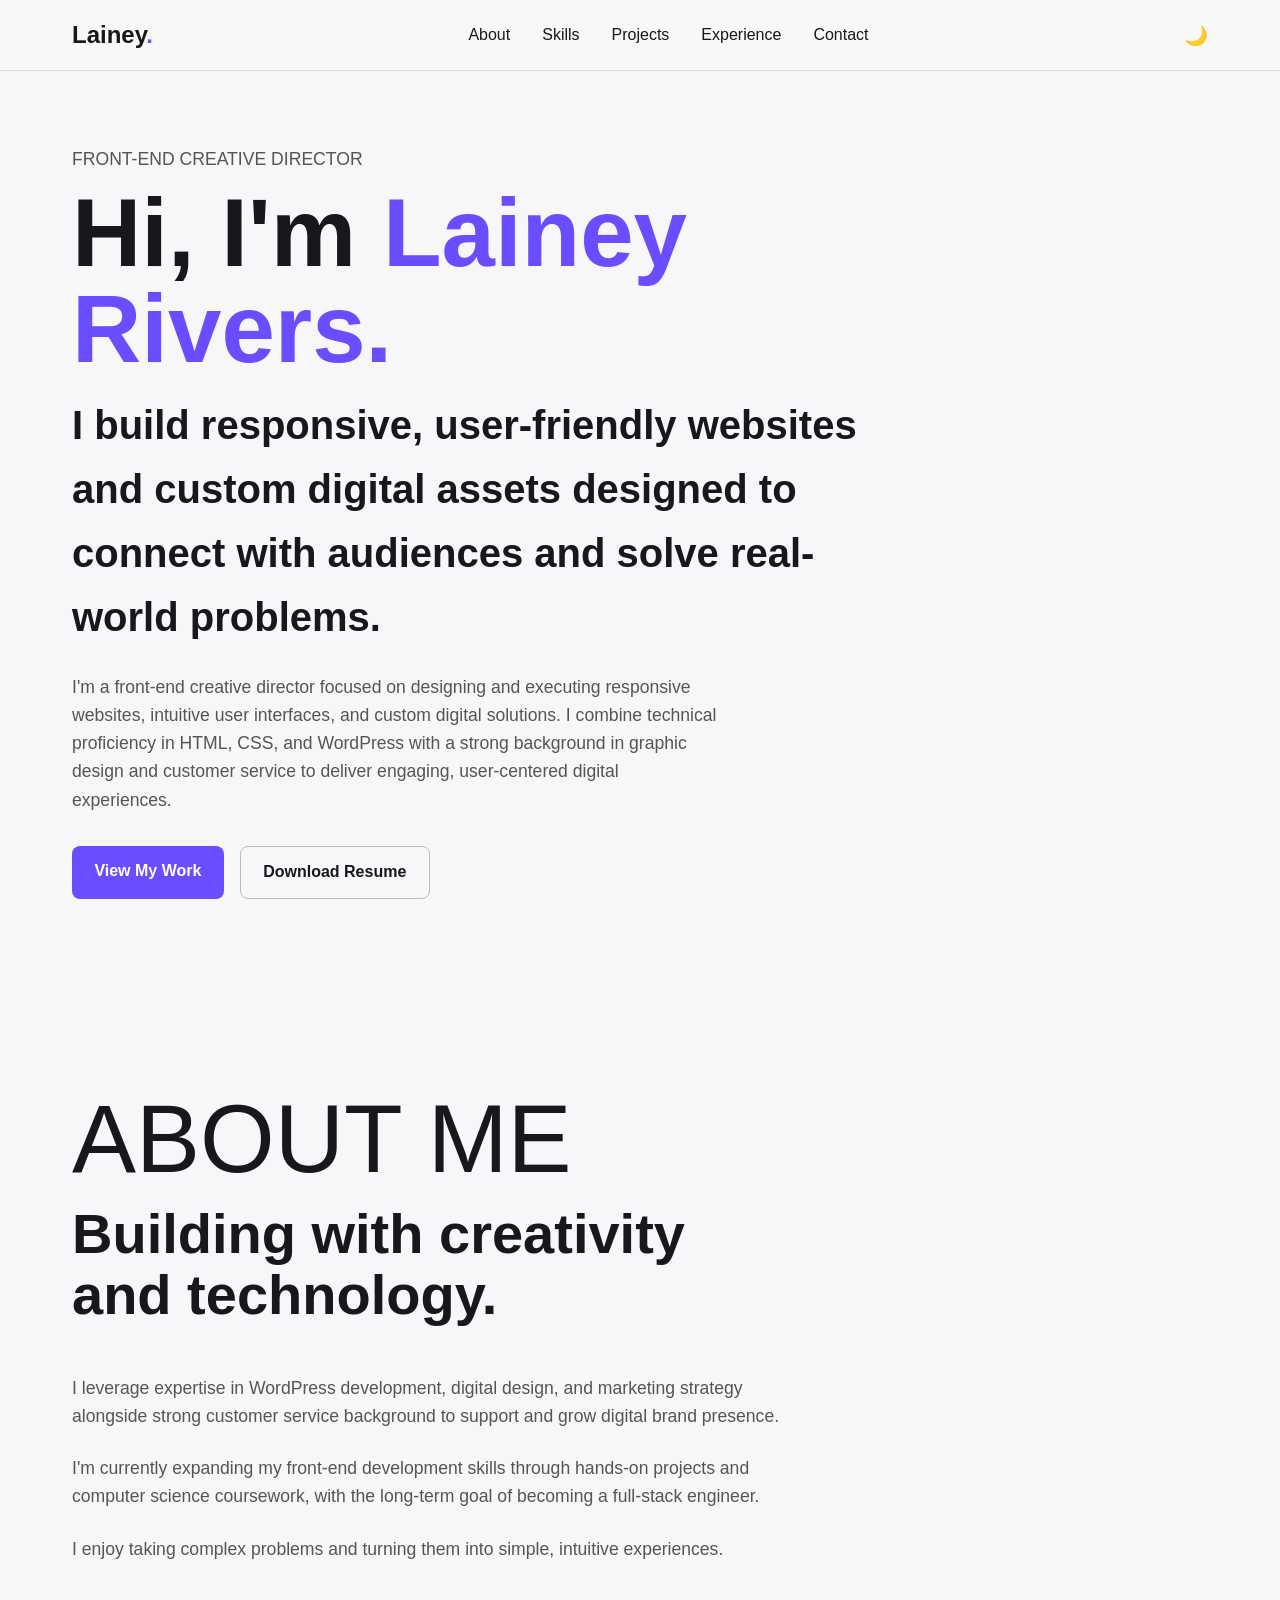
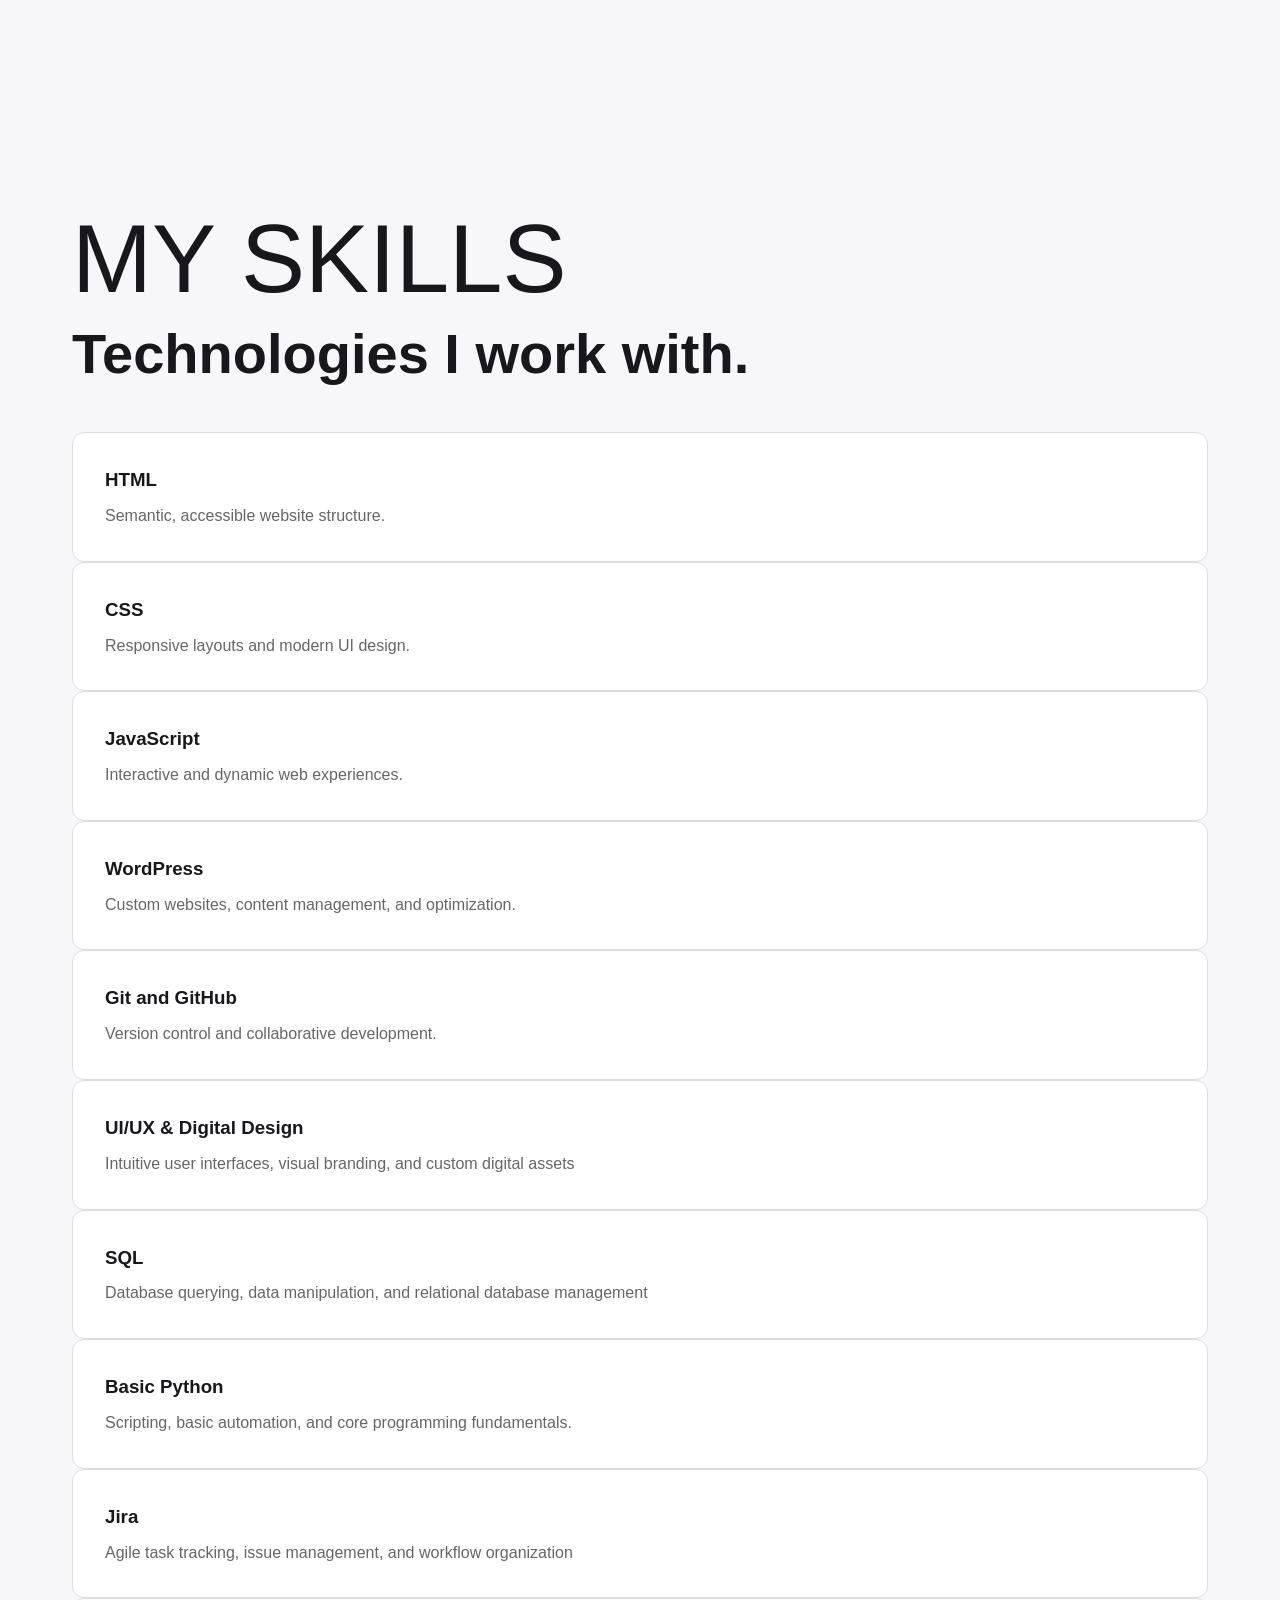
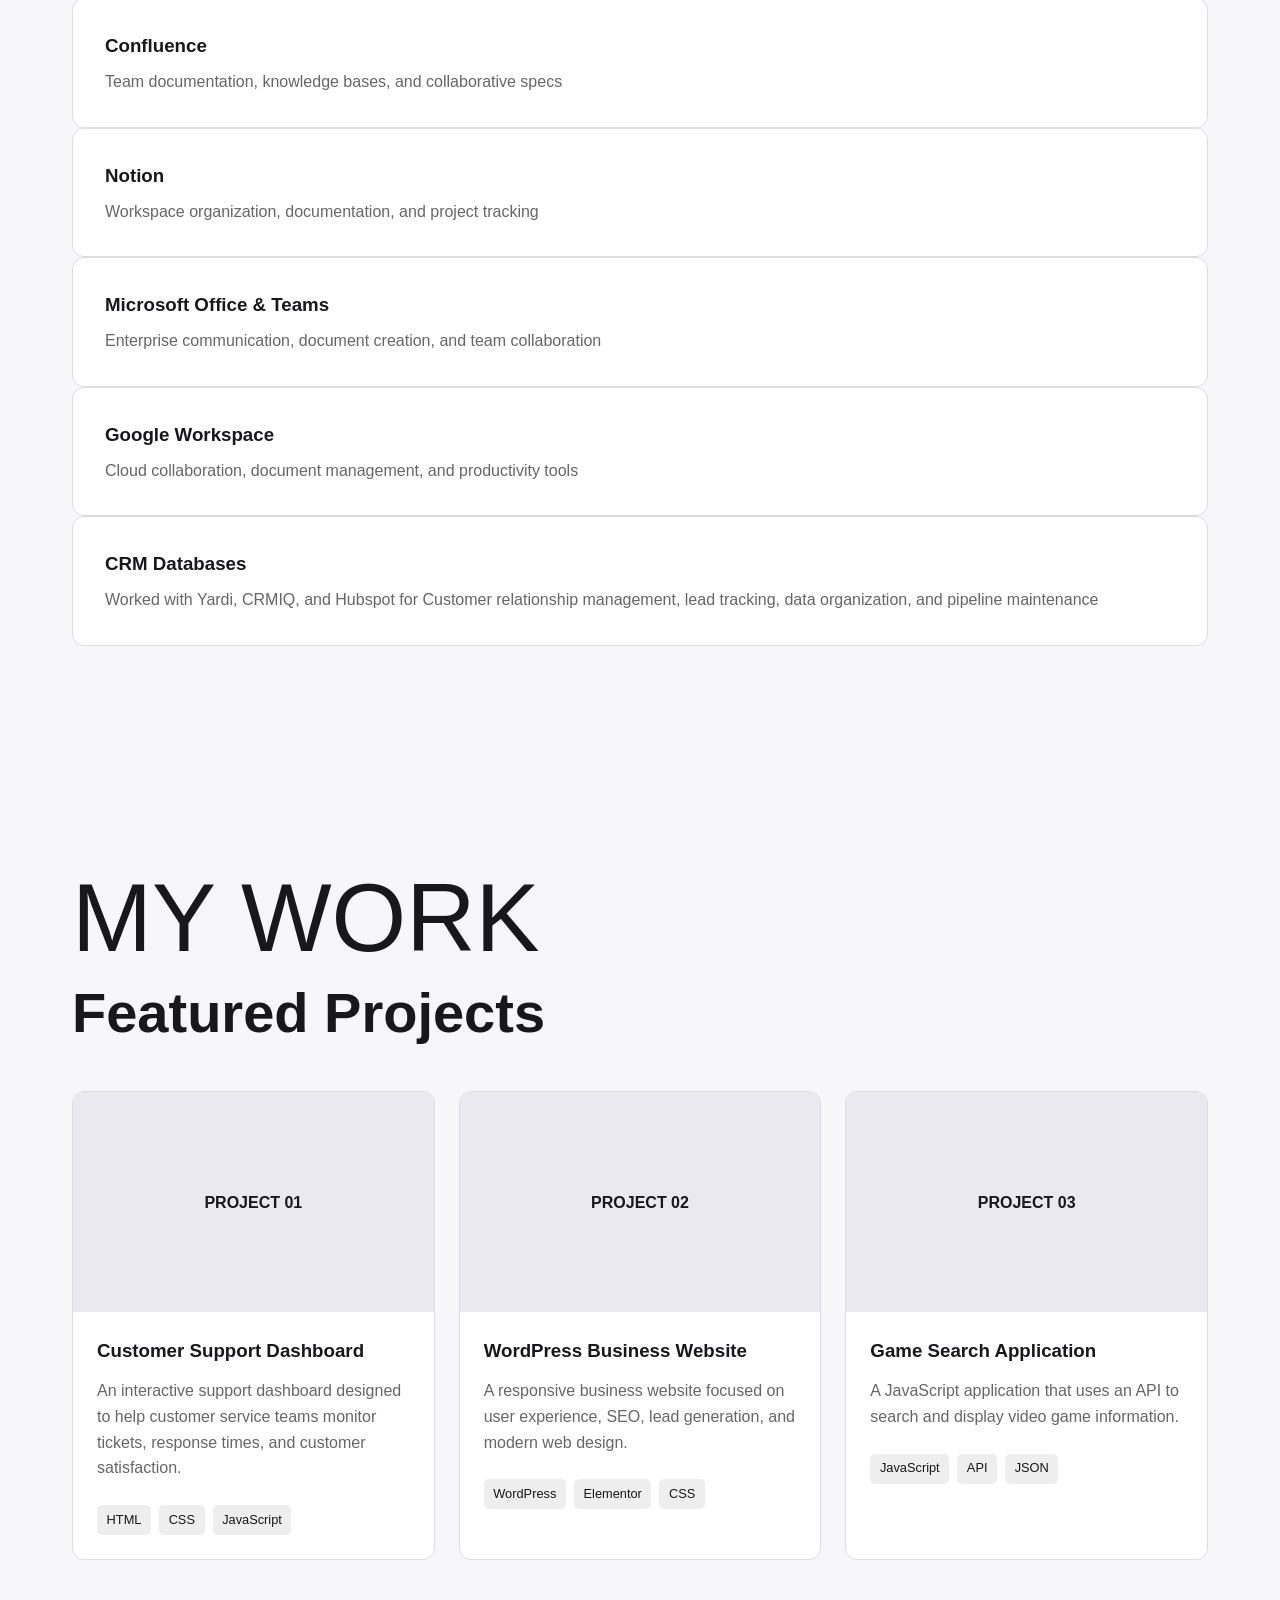
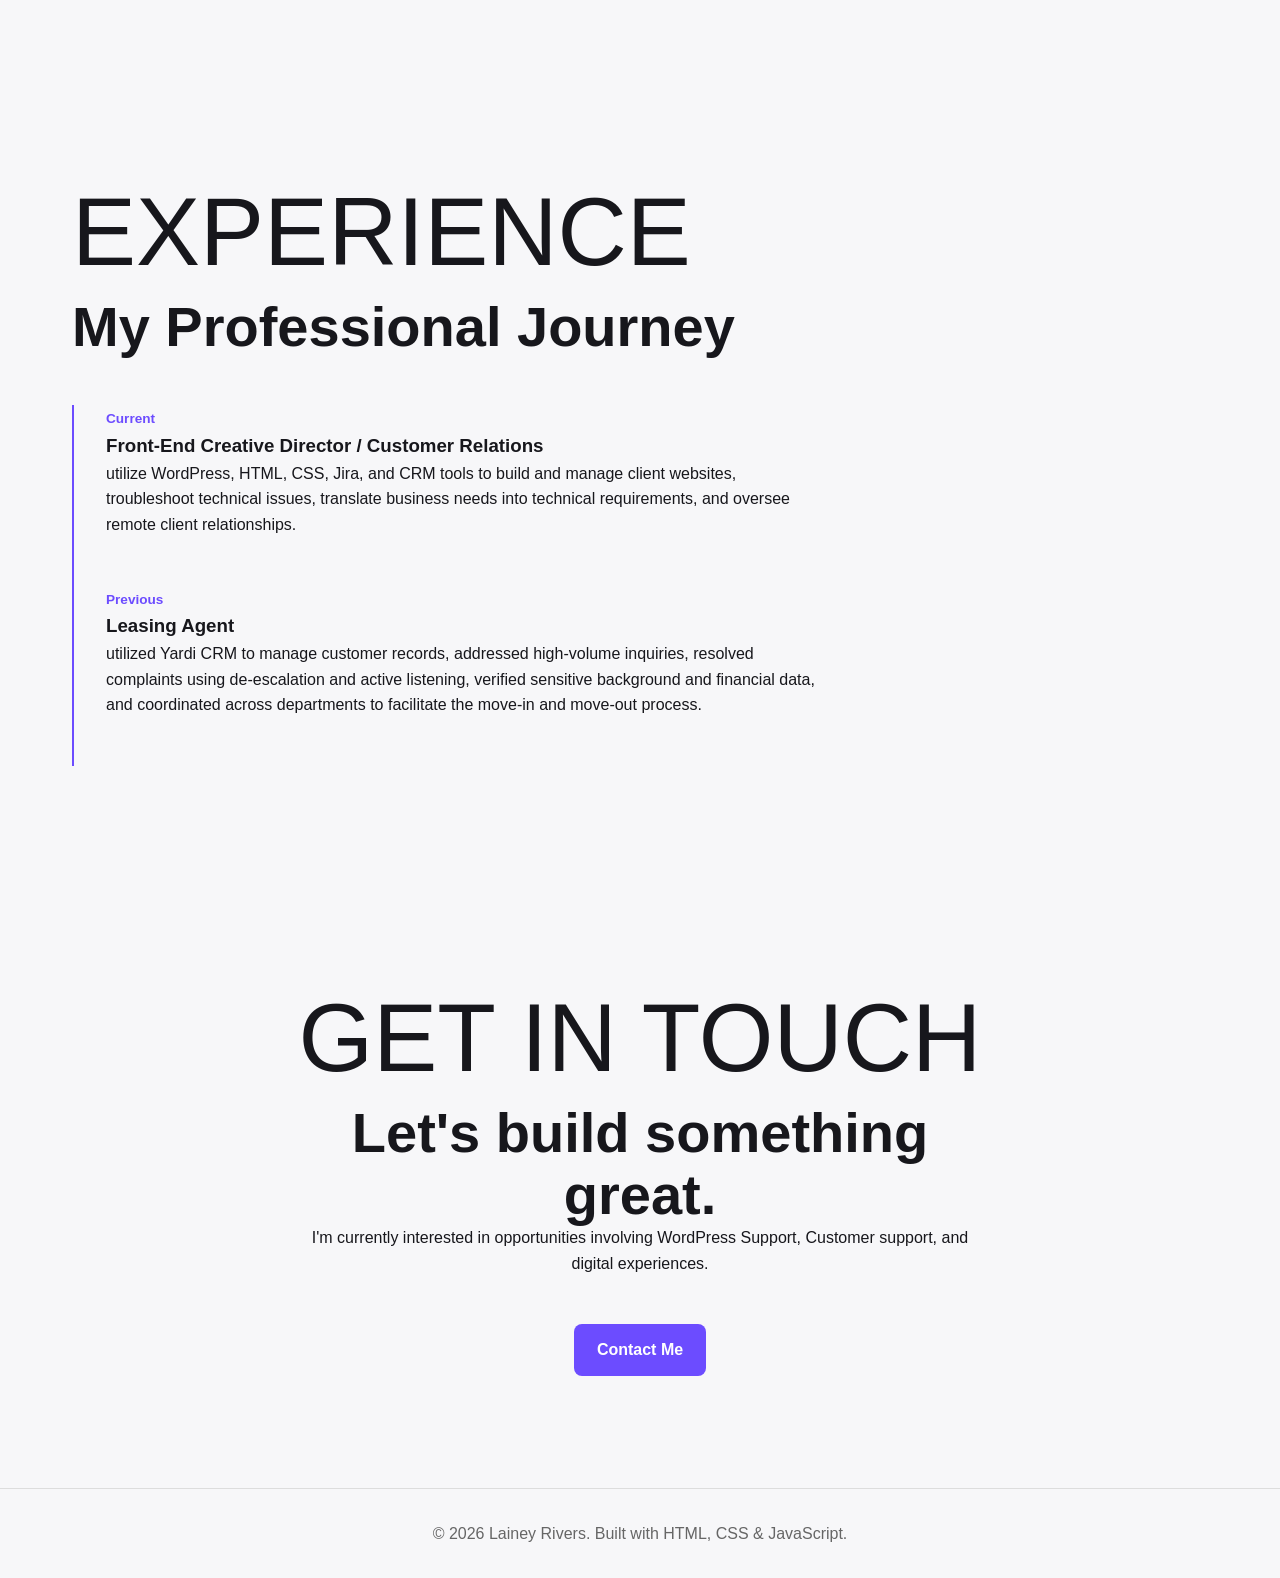
==== index.html @ 9d3cecf2 "Initial portfolio website" ====
<!DOCTYPE html>
<html lang="en">
<head>
    <meta charset="UTF-8">
    <meta name="viewport" content="width=device-width, initial-scale=1.0">

    <title>Lainey Rivers  |  Front-End Creative Director</title>

    <meta 
      name="description"
      content="Portfolio of Lainey Rivers, a front-end creative director with skills in responsive websites, WordPress, and digital experiences."
    >

    <link rel="stylesheet" href="style.css">
</head>

<body>

    <header>
    <nav class="navbar">

        <a href="#home" class="logo">
            Lainey<span>.</span>
        </a>

        <ul class="nav-links">
            <li><a href="#about">About</a></li>
            <li><a href="#skills">Skills</a></li>
            <li><a href="#projects">Projects</a></li>
            <li><a href="#experience">Experience</a></li>
            <li><a href="#contact">Contact</a></li>
        </ul>

        <button id="theme-toggle" aria-label="Toggle dark mode">
            🌙
        </button>

    </nav>
</header>

<main>

    <!--HERO-->
    <section id="home" class="hero">

        <div class="hero-content">

            <p class="eyebrow">
                FRONT-END CREATIVE DIRECTOR
            </p>

            <h1>
                Hi, I'm <span>Lainey Rivers.</span>
            </h1>

            <h2>
                I build responsive, user-friendly websites and custom digital assets designed to connect with audiences and solve real-world problems.
            </h2>
            <p>
                I'm a front-end creative director focused on designing and executing responsive websites, intuitive user interfaces, and custom digital solutions. I combine technical proficiency in HTML, CSS, and WordPress with a strong background in graphic design and customer service to deliver engaging, user-centered digital experiences.
            </p>

            <div class="hero-buttons">
                <a href="#projects" class="btn primary">
                    View My Work
                </a>

                <a href="Lainey-Rivers-Resume.pdf"
                   class="btn secondary"
                   download>
                    Download Resume
                </a>
            </div>
        </div>
    </section>

    <!--ABOUT-->
    <section id="about" class="section">

        <div class="section-heading">
            <p class="eyebrow">ABOUT ME</p>
            <h2>Building with creativity and technology.</h2>
        </div>

        <div class="about-content">

            <div class="about-text">

                <p>
                    I leverage expertise in WordPress development, digital design, and marketing strategy alongside strong customer service background to support and grow digital brand presence.
                </p>

                <p>
                    I'm currently expanding my front-end development skills through hands-on projects and computer science coursework, with the long-term goal of becoming a full-stack engineer.
                </p>

                <p>
                    I enjoy taking complex problems and turning them into simple, intuitive experiences.
                </p>
            </div>
        </div>
    </section>

    <!--SKILLS-->
    <section id="skills" class="section">

        <div class="section-heading">
            <p class="eyebrow">MY SKILLS</p>
            <h2>Technologies I work with.</h2>
        </div>

        <div class="skill-card">
            <h3>HTML</h3>
            <p>Semantic, accessible website structure.</p>
        </div>

        <div class="skill-card">
            <h3>CSS</h3>
            <p>Responsive layouts and modern UI design.</p>
        </div>

        <div class="skill-card">
            <h3>JavaScript</h3>
            <p>Interactive and dynamic web experiences.</p>
        </div>

        <div class="skill-card">
            <h3>WordPress</h3>
            <p>Custom websites, content management, and optimization.</p>
        </div>

        <div class="skill-card">
            <h3>Git and GitHub</h3>
            <p>Version control and collaborative development.</p>
        </div>
        
        <div class="skill-card">
            <h3>UI/UX & Digital Design</h3>
            <p>Intuitive user interfaces, visual branding, and custom digital assets</p>
        </div>

        <div class="skill-card">
            <h3>SQL</h3>
            <p>Database querying, data manipulation, and relational database management</p>
        </div>

        <div class="skill-card">
            <h3>Basic Python</h3>
            <p>Scripting, basic automation, and core programming fundamentals.</p>
        </div>

        <div class="skill-card">
            <h3>Jira</h3>
            <p>Agile task tracking, issue management, and workflow organization</p>
        </div>

        <div class="skill-card">
            <h3>Confluence</h3>
            <p>Team documentation, knowledge bases, and collaborative specs</p>
        </div>

        <div class="skill-card">
            <h3>Notion</h3>
            <p>Workspace organization, documentation, and project tracking</p>
        </div>

        <div class="skill-card">
            <h3>Microsoft Office & Teams</h3>
            <p>Enterprise communication, document creation, and team collaboration</p>
        </div>

        <div class="skill-card">
            <h3>Google Workspace</h3>
            <p>Cloud collaboration, document management, and productivity tools</p>
        </div>

        <div class="skill-card">
            <h3>CRM Databases</h3>
            <p>Worked with Yardi, CRMIQ, and Hubspot for Customer relationship management, lead tracking, data organization, and pipeline maintenance</p>
        </div>
    </section>

    <!--PROJECTS-->
    <section id="projects" class="section">
        <div class="section-heading">
            <p class="eyebrow">MY WORK</p>
            <h2>Featured Projects</h2>
        </div>

        <div class="projects-grid">

            <article class="project-card">

                <div class="project-image">
                    <span>PROJECT 01</span>
                </div>

                <div class="project-content">

                    <h3>Customer Support Dashboard</h3>

                    <p>
                        An interactive support dashboard designed
                            to help customer service teams monitor tickets,
                            response times, and customer satisfaction.
                    </p>

                     <div class="project-tags">
                            <span>HTML</span>
                            <span>CSS</span>
                            <span>JavaScript</span>
                        </div>
                </div>
            </article>

            <article class="project-card">

                <div class="project-image">
                    <span>PROJECT 02</span>
                </div>

                <div class="project-content">

                        <h3>WordPress Business Website</h3>

                        <p>
                            A responsive business website focused on
                            user experience, SEO, lead generation,
                            and modern web design.
                        </p>

                        <div class="project-tags">
                            <span>WordPress</span>
                            <span>Elementor</span>
                            <span>CSS</span>
                        </div>
                    </div>
            </article>

            <article class="project-card">

                <div class="project-image">
                    <span>PROJECT 03</span>
                </div>

                <div class="project-content">

                        <h3>Game Search Application</h3>

                        <p>
                            A JavaScript application that uses an API
                            to search and display video game information.
                        </p>

                        <div class="project-tags">
                            <span>JavaScript</span>
                            <span>API</span>
                            <span>JSON</span>
                        </div>

                    </div>
            </article>
        </div>
    </section>

    <!--EXPERIENCE-->
    <section id="experience" class="section">

        <div class="section-heading">
            <p class="eyebrow">EXPERIENCE</p>
            <h2>My Professional Journey</h2>
        </div>

        <div class="timeline">

            <div class="timeline-item">

                <span class="timeline-date">
                    Current
                </span>

                <h3>Front-End Creative Director / Customer Relations</h3>

                <p>
                    utilize WordPress, HTML, CSS, Jira, and CRM tools to build and manage client websites, troubleshoot technical issues, translate business needs into technical requirements, and oversee remote client relationships.
                </p>

            </div>

            <div class="timeline-item">

                <span class="timeline-date">
                    Previous
                </span>

                <h3>Leasing Agent</h3>

                <p>
                    utilized Yardi CRM to manage customer records, addressed high-volume inquiries, resolved complaints using de-escalation and active listening, verified sensitive background and financial data, and coordinated across departments to facilitate the move-in and move-out process.
                </p>
            </div>
        </div>
    </section>

    <!--CONTACT-->
    <section id="contact" class="section contact">
        <div class="section-heading">

                <p class="eyebrow">GET IN TOUCH</p>

                <h2>
                    Let's build something great.
                </h2>

                <p>
                    I'm currently interested in opportunities involving
                    WordPress Support, Customer support, and digital
                    experiences.
                </p>

            </div>

            <a 
                href="mailto:laineyrivers7777@gmail.com"
                class="btn primary">
                Contact Me
            </a>

    </section>

</main>

<footer>

    <p>
         © 2026 Lainey Rivers. Built with HTML, CSS & JavaScript.
    </p>
</footer>

<script src="script.js"></script>
</body>
</html>
---- style.css ----
* {
    margin: 0;
    padding: 0;
    box-sizing: border-box;
}

html {
    scroll-behavior: smooth;
}

body {
    font-family: Arial, Helvetica, sans-serif;
    line-height: 1.6;
    background: #f7f7f9;
    color: #17171c;
}

a {
    text-decoration: none;
    color: inherit;
}

section {
    scroll-margin-top: 80px;
}

/* NAVIGATION */

header {
    position: sticky;
    top: 0;
    z-index: 1000;
    background: rgba(247, 249, 249, 0.95);
    border-bottom: 1px solid #ddd;
}

.navbar {
    max-width: 1200px;
    margin: auto;
    padding: 1rem 2rem;

    display: flex;
    align-items: center;
    justify-content: space-between;
}

.logo {
    font-size: 1.5rem;
    font-weight: 800;
}

.logo span {
    color: #6c4cff;
}

.nav-links {
    display: flex;
    list-style: none;
    gap: 2rem;
}

.nav-links a:hover {
    color: #6c4cff;
}

#theme-toggle {
    border: none;
    background: transparent;
    cursor: pointer;
    font-size: 1.2rem;
}

/* HERO */

.hero {
    min-height: 90vh;

    display: flex;
    align-items: center;

    max-width: 1200px;
    margin: auto;
    padding: 5rem 2rem;
}

.hero-content {
    max-width: 800px;
}

.eyebrow {
    font-size: clamp(3rem, 8vw, 6rem);
    line-height: 1;
    margin-bottom: 1rem;
}

.hero h1 {
    font-size: clamp(3rem, 8vw, 6rem);
    line-height: 1;
    margin-bottom: 1rem;
}

.hero h1 span {
    color: #6c4cff;
}

.hero h2 {
    font-size: clamp(1.5rem, 4vw, 2.5rem);
    margin-bottom: 1.5rem;
}

.hero p {
    max-width: 650px;
    font-size: 1.1rem;
    color: #555;
}

/* BUTTONS */

.hero-buttons {
    display: flex;
    gap: 1rem;
    margin-top: 2rem;
    flex-wrap: wrap;
}

.btn {
    display: inline-block;
    padding: 0.8rem 1.4rem;
    border-radius: 8px;
    font-weight: 700;
    transition: 0.2s ease;
}

.btn:hover {
    transform: translateY(-2px);
}

.btn.primary {
    background: #6c4cff;
    color: white;
}

.btn.secondary {
    border: 1px solid #bbb;
}

/* SECTIONS */

.section {
    max-width: 1200px;
    margin: auto;
    padding: 7rem 2rem;
}

.section-heading {
    max-width: 700px;
    margin-bottom: 3rem;
}

.section-heading h2 {
    font-size: clamp(2rem, 5vw, 3.5rem);
    line-height: 1.1;
}

/* ABOUT */

.about-content {
    max-width: 750px;
}

.about-content {
    max-width: 750px;
}

.about-text p {
    margin-bottom: 1.5rem;
    font-size: 1.1rem;
    color: #555;
}

/* SKILLS */

.skills-grid {
    display: grid;
    grid-template-columns: repeat(3, 1fr);
    gap: 1.5rem;
}

.skill-card {
    background: white;
    padding: 2rem;
    border: 1px solid #ddd;
    border-radius: 12px;

    transition: 0.2s ease;
}

.skill-card:hover {
    transform: translateY(-5px);
}

.skill-card h3 {
    margin-bottom: 0.5rem;
}

.skill-card p {
    color: #666;
}

/* PROJECTS */

.projects-grid {
    display: grid;
    grid-template-columns: repeat(3, 1fr);
    gap: 1.5rem;
}

.project-card {
    background: white;
    border: 1px solid #ddd;
    border-radius: 12px;
    overflow: hidden;
}

.project-image {
    height: 220px;

    display: flex;
    align-items: center;
    justify-content: center;

    background: #e9e9ef;
    font-weight: 700;
}

.project-content {
    padding: 1.5rem;
}

.project-content h3 {
    margin-bottom: 0.75rem;
}

.project-content p {
    color: #666;
    margin-bottom: 1.5rem;
}

.project-tags {
    display: flex;
    flex-wrap: wrap;
    gap: 0.5rem;
}

.project-tags span {
    background: #eee;
    padding: 0.3rem 0.6rem;
    border-radius: 5px;
    font-size: 0.8rem;
}

/* EXPERIENCE */

.timeline {
    max-width: 750px;
}

.timeline-item {
    border-left: 2px solid #6c4cff;
    padding: 0 0 3rem 2rem;
}

.timeline-date {
    font-size: 0.85rem;
    color: #6c4cff;
    font-weight: 700;
}

/* CONTACT */

.contact {
    text-align: center;
}

.contact .section-heading {
    margin-left: auto;
    margin-right: auto;
}

/* FOOTER */ 

footer {
    text-align: center;
    padding: 2rem;
    border-top: 1px solid #ddd;
    color: #666;
}

/* RESPONSIVE DESIGN */

@media (max-width: 800px) {
    .nav-links {
        display: none;
    }

    .skills-grid, 
    .projects-grid {
        grid-template-columns: 1fr;
    }

    .hero {
        min-height: 80vh;
    }
}

/* DARK MODE */

.dark-mode {
    background: #111116;
    color: #f5f5f5;
}

.dark-mode header {
    background: rgba(17, 17, 22, 0.95);
    border-color: #333;
}

.dark-mode .hero p, 
.dark-mode .project-card {
    background: #1b1b22;
    border-color: #333;
}
.dark-mode .skill-card,
.dark-mode .project-card {
    background: #1b1b22;
    border-color: #333;
}

.dark-mode .skill-card p,
.dark-mode .project-content p {
    color: #bbb;
}

.dark-mode .project-image {
    background: #292934;
}

.dark-mode .project-tags span {
    background: #333;
}

.dark-mode .btn.secondary {
    border-color: #555;
}

.dark-mode footer {
    border-color: #333;
}
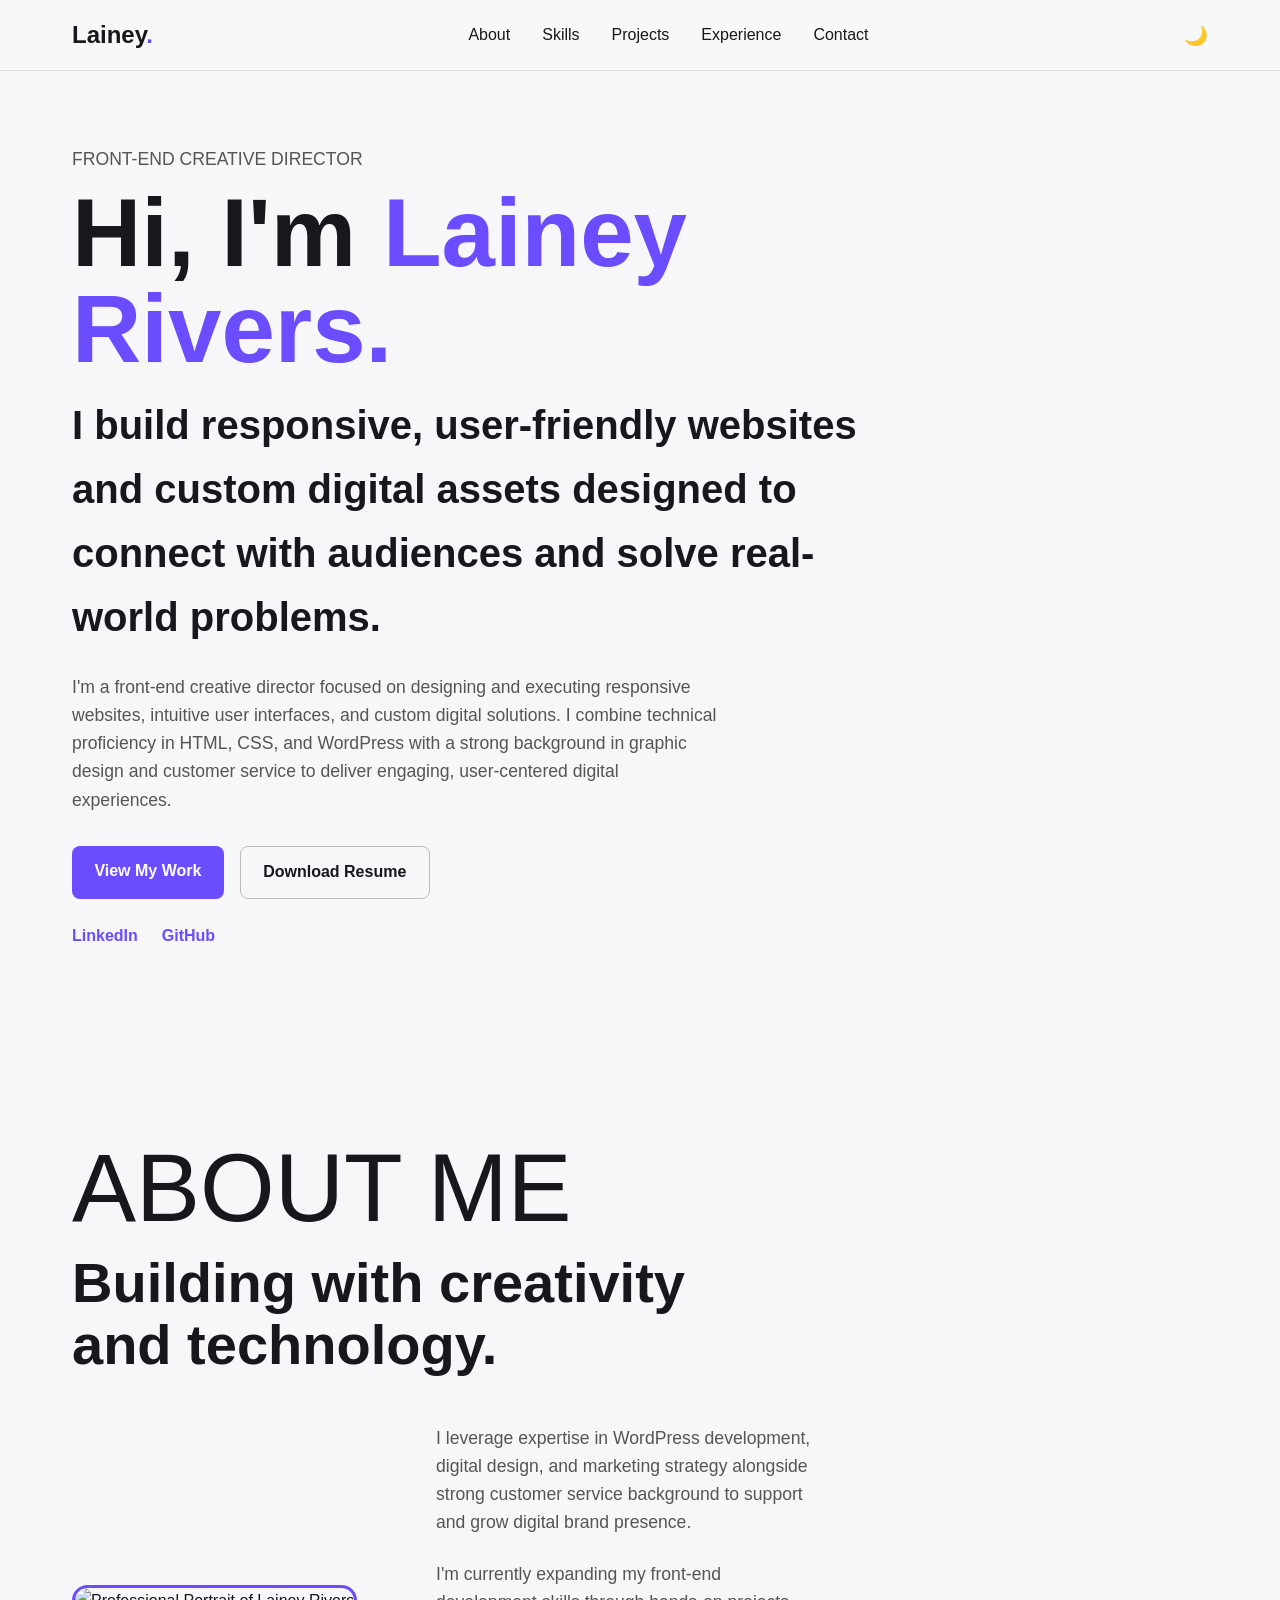
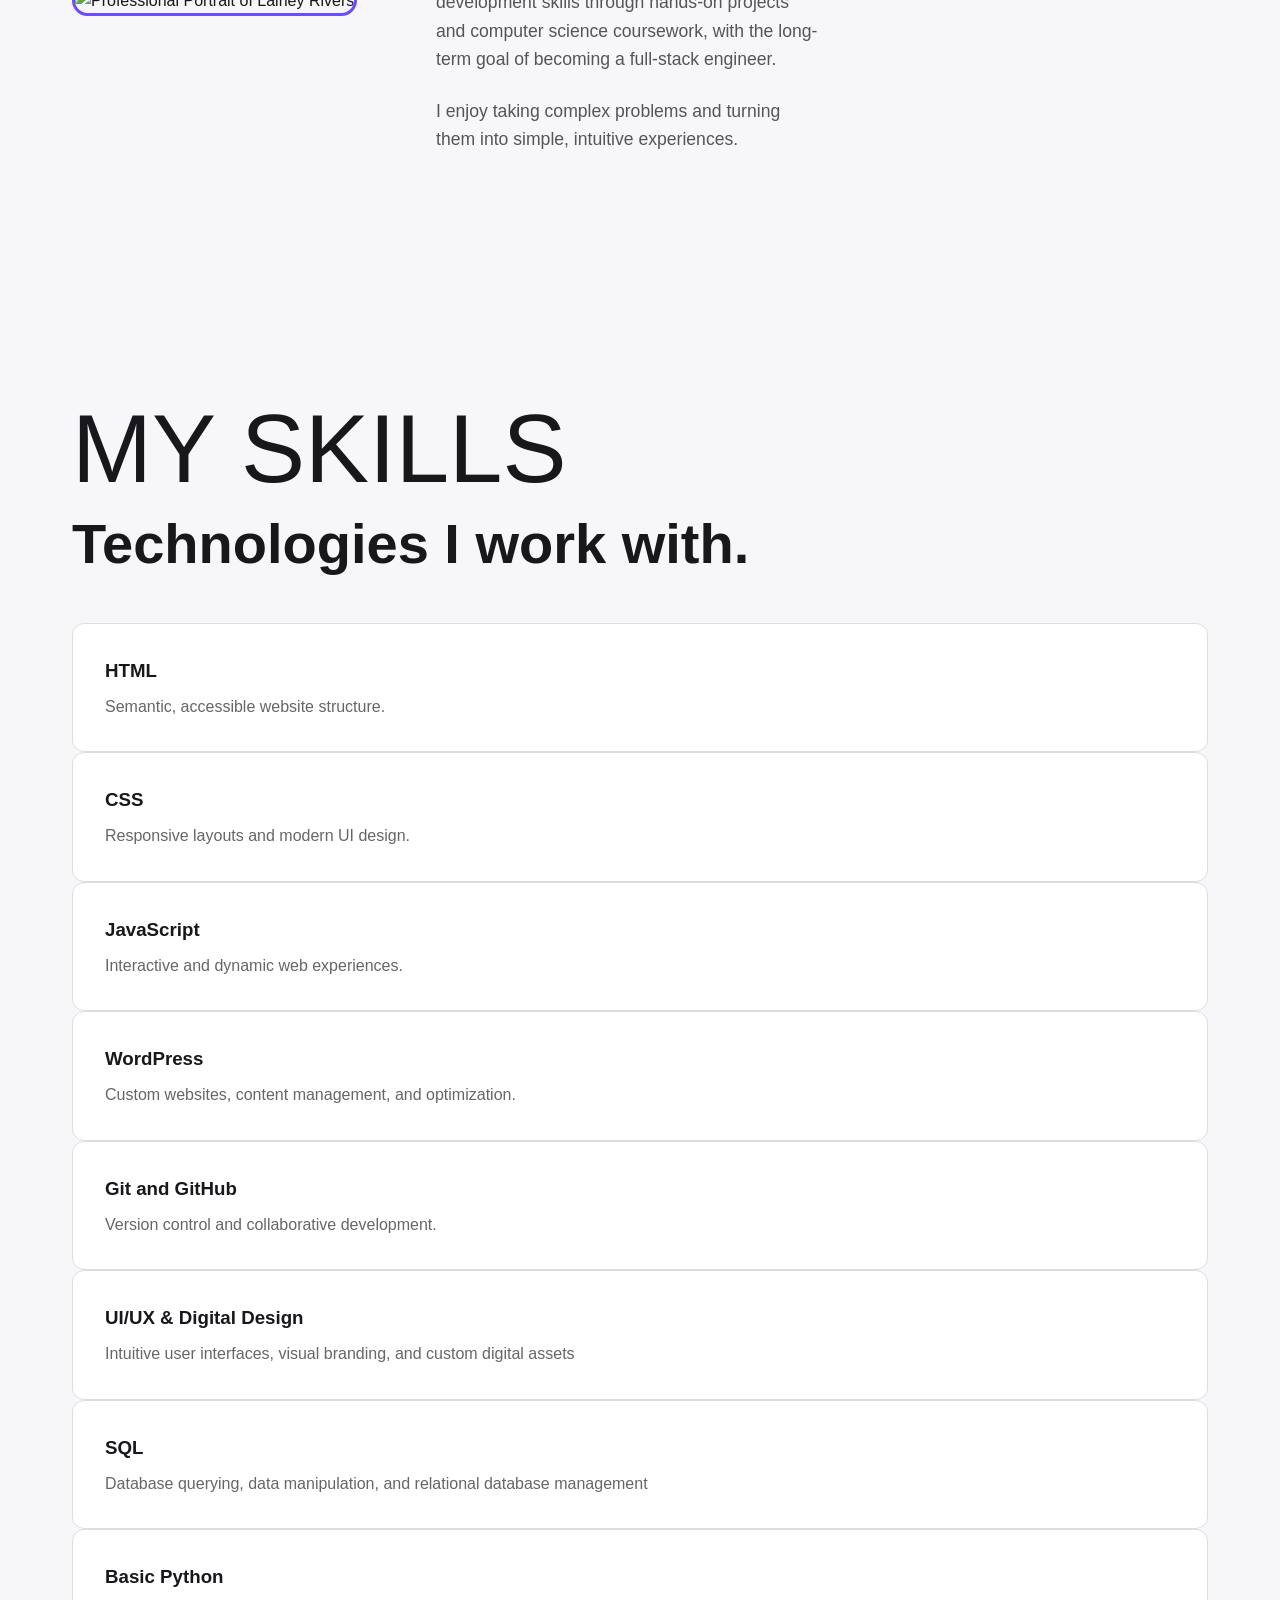
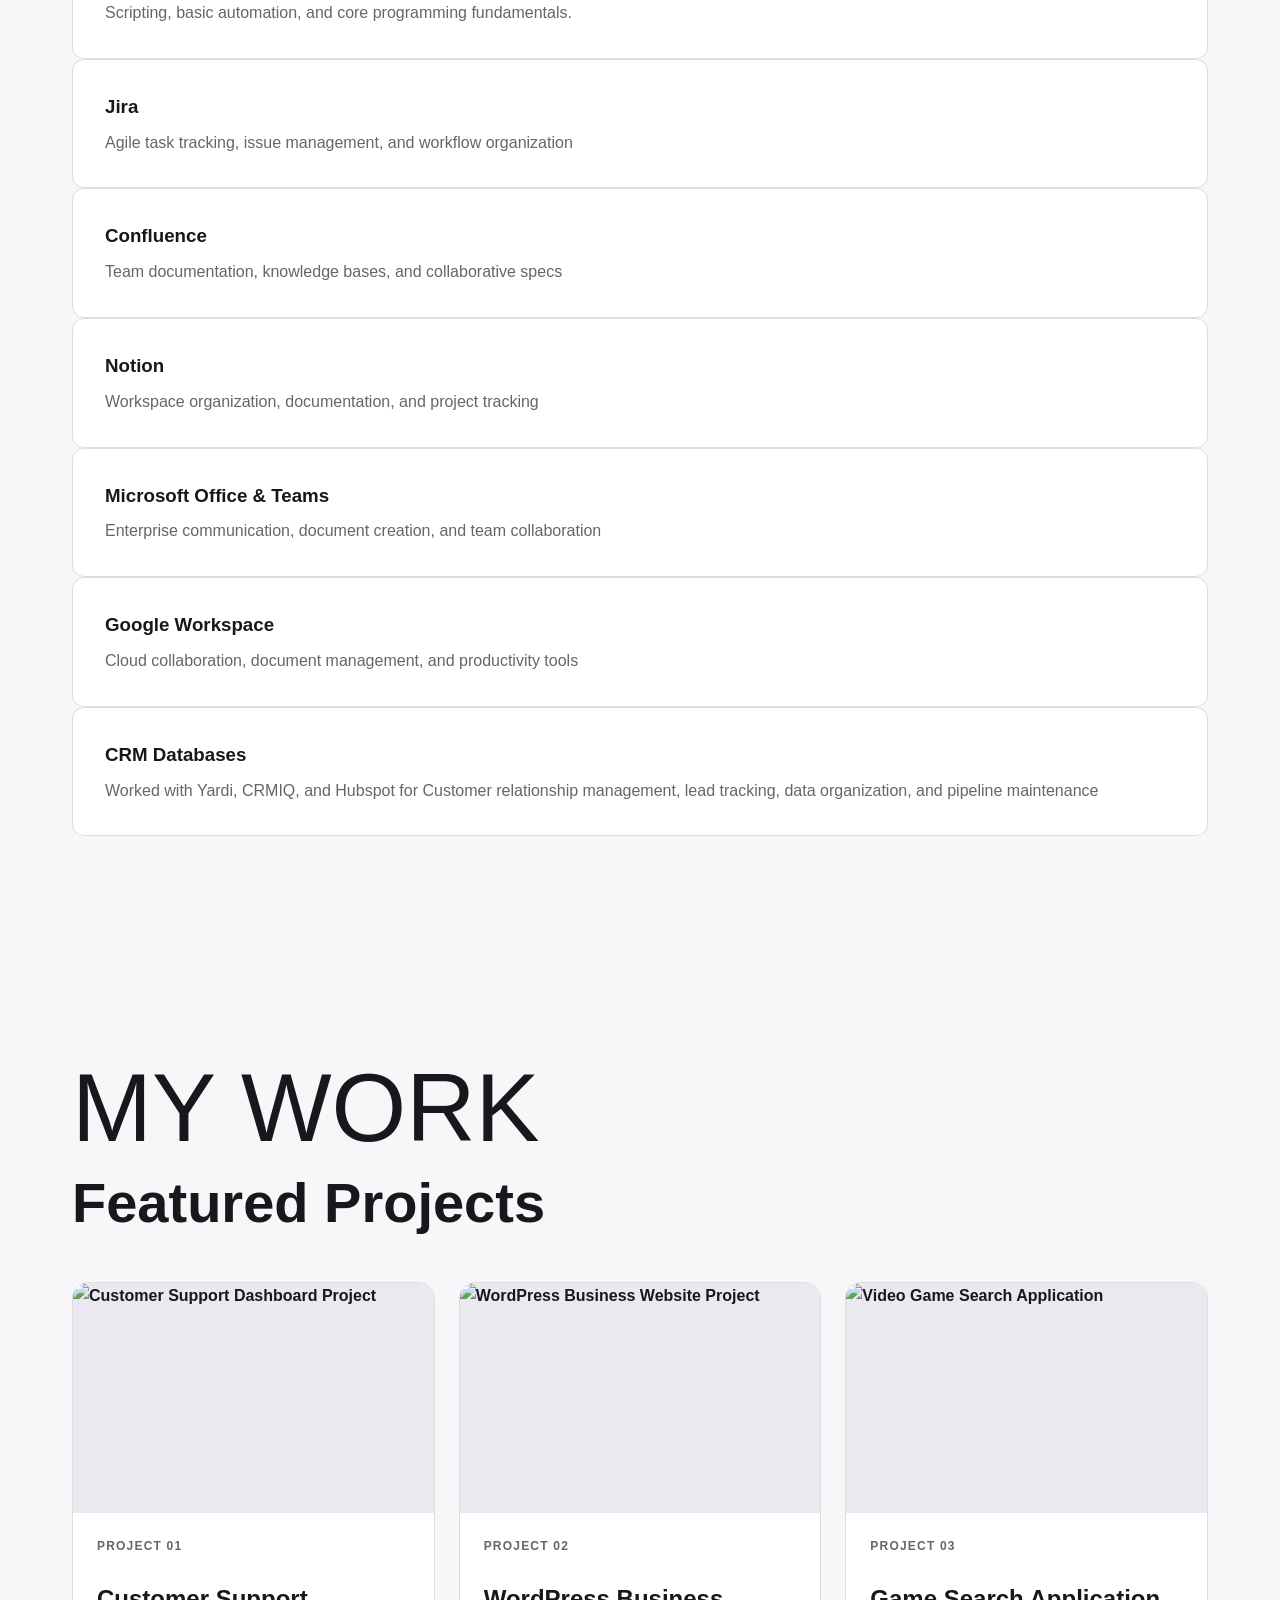
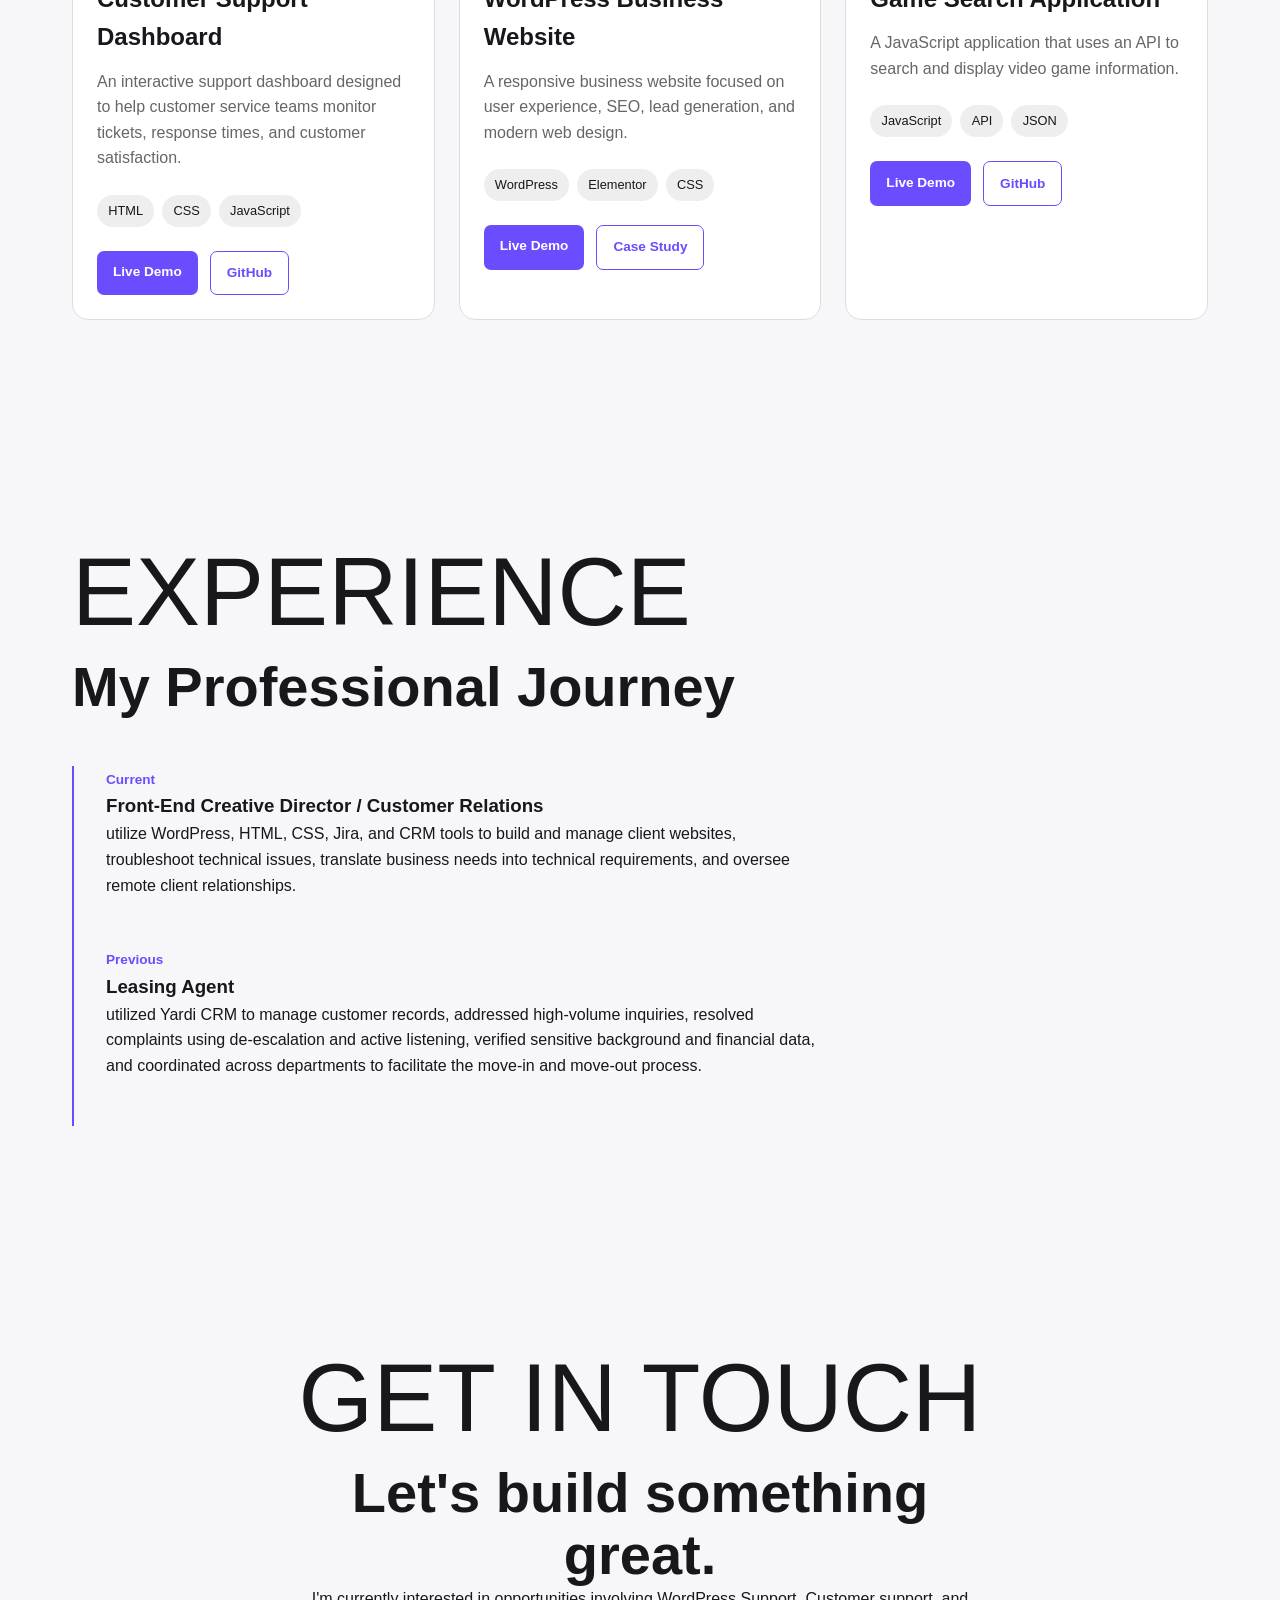
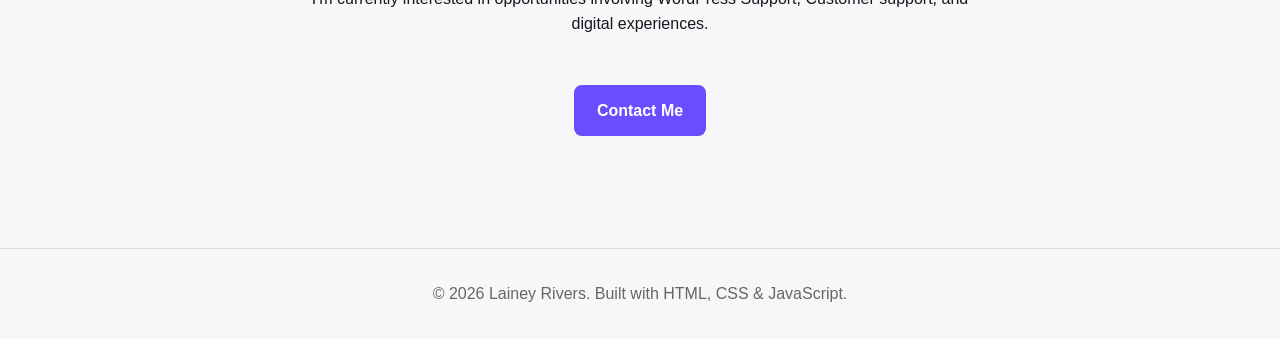
==== commit 7d128555: "Add Animations to portfolio content, Add profile photo" ====
--- a/index.html
+++ b/index.html
@@ -22,6 +22,10 @@
         <a href="#home" class="logo">
             Lainey<span>.</span>
         </a>
+
+        <button class="menu-toggle" id="menu-toggle" aria-label="Open navigation">
+            ☰
+        </button>
 
         <ul class="nav-links">
             <li><a href="#about">About</a></li>
@@ -71,6 +75,23 @@
                     Download Resume
                 </a>
             </div>
+
+            <div class="social-links">
+
+                <a 
+                   href="https://www.linkedin.com/in/lainey-rivers-17610b392/"
+                   target="_blank"
+                   rel="noopener noreferrer">
+                   LinkedIn
+                </a>
+
+                <a
+                   href="https://github.com/lainey-rivers"
+                   target="_blank"
+                   rel="noopener noreferrer">
+                   GitHub
+                </a>
+            </div>
         </div>
     </section>
 
@@ -84,6 +105,13 @@
 
         <div class="about-content">
 
+            <div class="about-image">
+                <img 
+                    src="images/profile.jpg"
+                    alt="Professional Portrait of Lainey Rivers"
+                >
+            </div>
+
             <div class="about-text">
 
                 <p>
@@ -182,20 +210,27 @@
 
     <!--PROJECTS-->
     <section id="projects" class="section">
+
         <div class="section-heading">
+
             <p class="eyebrow">MY WORK</p>
             <h2>Featured Projects</h2>
         </div>
 
         <div class="projects-grid">
-
+            <!--PROJECT 1-->
             <article class="project-card">
 
-                <div class="project-image">
-                    <span>PROJECT 01</span>
-                </div>
-
-                <div class="project-content">
+                <img 
+                    src="Images/project-support.png"
+                    alt="Customer Support Dashboard Project"
+                    class="project-image"
+                    >
+        <div class="project-content"> 
+
+                <p class="project-number">
+                    PROJECT 01
+                </p>
 
                     <h3>Customer Support Dashboard</h3>
 
@@ -210,16 +245,35 @@
                             <span>CSS</span>
                             <span>JavaScript</span>
                         </div>
+
+                        <div class="project-links">
+
+                            <a href="#" class="project-btn">
+                                Live Demo
+                            </a>
+
+                            <a href="#" class="project-btn outline">
+                                GitHub
+                            </a>
+                        </div>
                 </div>
             </article>
 
+            <!--PROJECT 2-->
+
             <article class="project-card">
 
-                <div class="project-image">
-                    <span>PROJECT 02</span>
-                </div>
+                <img
+                    src="Images/project-wordpress.png"
+                    alt="WordPress Business Website Project"
+                    class="project-image"
+                >
 
                 <div class="project-content">
+                    <p class="project-number">
+                        PROJECT 02
+                    </p>
+
 
                         <h3>WordPress Business Website</h3>
 
@@ -234,16 +288,34 @@
                             <span>Elementor</span>
                             <span>CSS</span>
                         </div>
+
+                        <div class="project-links">
+
+                            <a href="#" class="project-btn">
+                                Live Demo 
+                            </a>
+
+                            <a href="#" class="project-btn outline">
+                                Case Study
+                            </a>
+                        </div>
                     </div>
             </article>
 
+            <!--PROJECT 3-->
+
             <article class="project-card">
 
-                <div class="project-image">
-                    <span>PROJECT 03</span>
-                </div>
+                <img 
+                    src="Images/project-game.png"
+                    alt="Video Game Search Application"
+                    class="project-image"
+                >
 
                 <div class="project-content">
+                    <p class="project-number">
+                        PROJECT 03
+                    </p>
 
                         <h3>Game Search Application</h3>
 
@@ -256,6 +328,17 @@
                             <span>JavaScript</span>
                             <span>API</span>
                             <span>JSON</span>
+                        </div>
+
+                        <div class="project-links">
+
+                            <a href="#" class="project-btn">
+                                Live Demo 
+                            </a>
+
+                            <a href="#" class="project-btn outline">
+                                GitHub
+                            </a>
                         </div>
 
                     </div>
--- a/style.css
+++ b/style.css
@@ -355,4 +355,166 @@
 
 .dark-mode footer {
     border-color: #333;
+}
+
+.about-content {
+    display: grid;
+    grid-template-columns: 300px 1fr;
+    gap: 4rem;
+    align-items: center;
+}
+
+.about-image img {
+    width: 100%;
+    aspect-ratio: 1 / 1;
+    object-fit: cover;
+    border-radius: 150px;
+    border: 3px solid #6c4cff;
+}
+
+@media (max-width: 800px) {
+
+    .about-content {
+        grid-template-columns: 1fr;
+    }
+
+    .about-image {
+        max-width: 280px;
+    }
+}
+
+.social-links {
+    display: flex;
+    gap: 1.5rem;
+    margin-top: 1.5rem;
+}
+
+.social-links a {
+    font-weight: 700;
+    color: #6c4cff;
+}
+
+.social-links a:hover {
+    text-decoration: underline;
+}
+
+.project-card {
+    background: white;
+    border: 1px solid #ddd;
+    border-radius: 16px;
+    overflow: hidden;
+    transition: transform 0.3s ease, box-shadow 0.3s ease;
+}
+
+.project-card:hover {
+    transform: translateY(-8px);
+    box-shadow: 0 15pc 35px rgba(0, 0, 0, 0.08);
+}
+
+.project-image {
+    width: 100%;
+    height: 230px;
+    object-fit: cover;
+    display: block;
+}
+
+.project-content {
+    pad: 1.75rem;
+}
+
+.project-number {
+    font-size: 0.75rem;
+    font-weight: 700;
+    letter-spacing: 0.1em;
+    color: #6c4cff;
+}
+
+.project-content h3 {
+    font-size: 1.5rem;
+    margin: 0.5rem 0 0.75rem;
+}
+
+.project-tags {
+    display: flex;
+    flex-wrap: wrap;
+    gap: 0.5rem;
+    margin: 1.5rem 0;
+}
+
+.project-tags span {
+    background: #eee;
+    padding: 0.35rem 0.7rem;
+    border-radius: 20px;
+    font-size: 0.8rem;
+}
+
+.project-links {
+    display: flex;
+    gap: 0.75rem;
+}
+
+.project-btn {
+    padding: 0.65rem 1rem;
+    background: #6c4cff;
+    color: white;
+    border-radius: 7px;
+    font-size: 0.85rem;
+    font-weight: 700;
+}
+
+.project-btn.outline {
+    background: transparent;
+    color: #6c4cff;
+    border: 1px solid #6c4cff;
+}
+
+.hero-content {
+    animation: fadeUp 0.8s ease forwards;
+}
+
+@keyframes fadeUp {
+    
+    from {
+        opacity: 0;
+        transform: translateY(25px);
+    }
+
+    to {
+        opacity: 1;
+        transform: translateY(0);
+    }
+}
+
+.menu-toggle {
+    display: none;
+    border: none;
+    background: transparent;
+    font-size: 1.5rem;
+    cursor: pointer;
+}
+
+@media (max-width: 800px) {
+
+    .menu-toggle {
+        display: block;
+    }
+
+    .nav-links {
+        display: none;
+        position: absolute;
+        top: 70px;
+        left: 0;
+        width: 100%;
+        background: white;
+
+        flex-direction: column;
+        align-items: center;
+
+        padding: 2rem;
+        gap: 1.5rem;
+    }
+
+    .nav-links.active {
+        display: flex;
+    }
 }
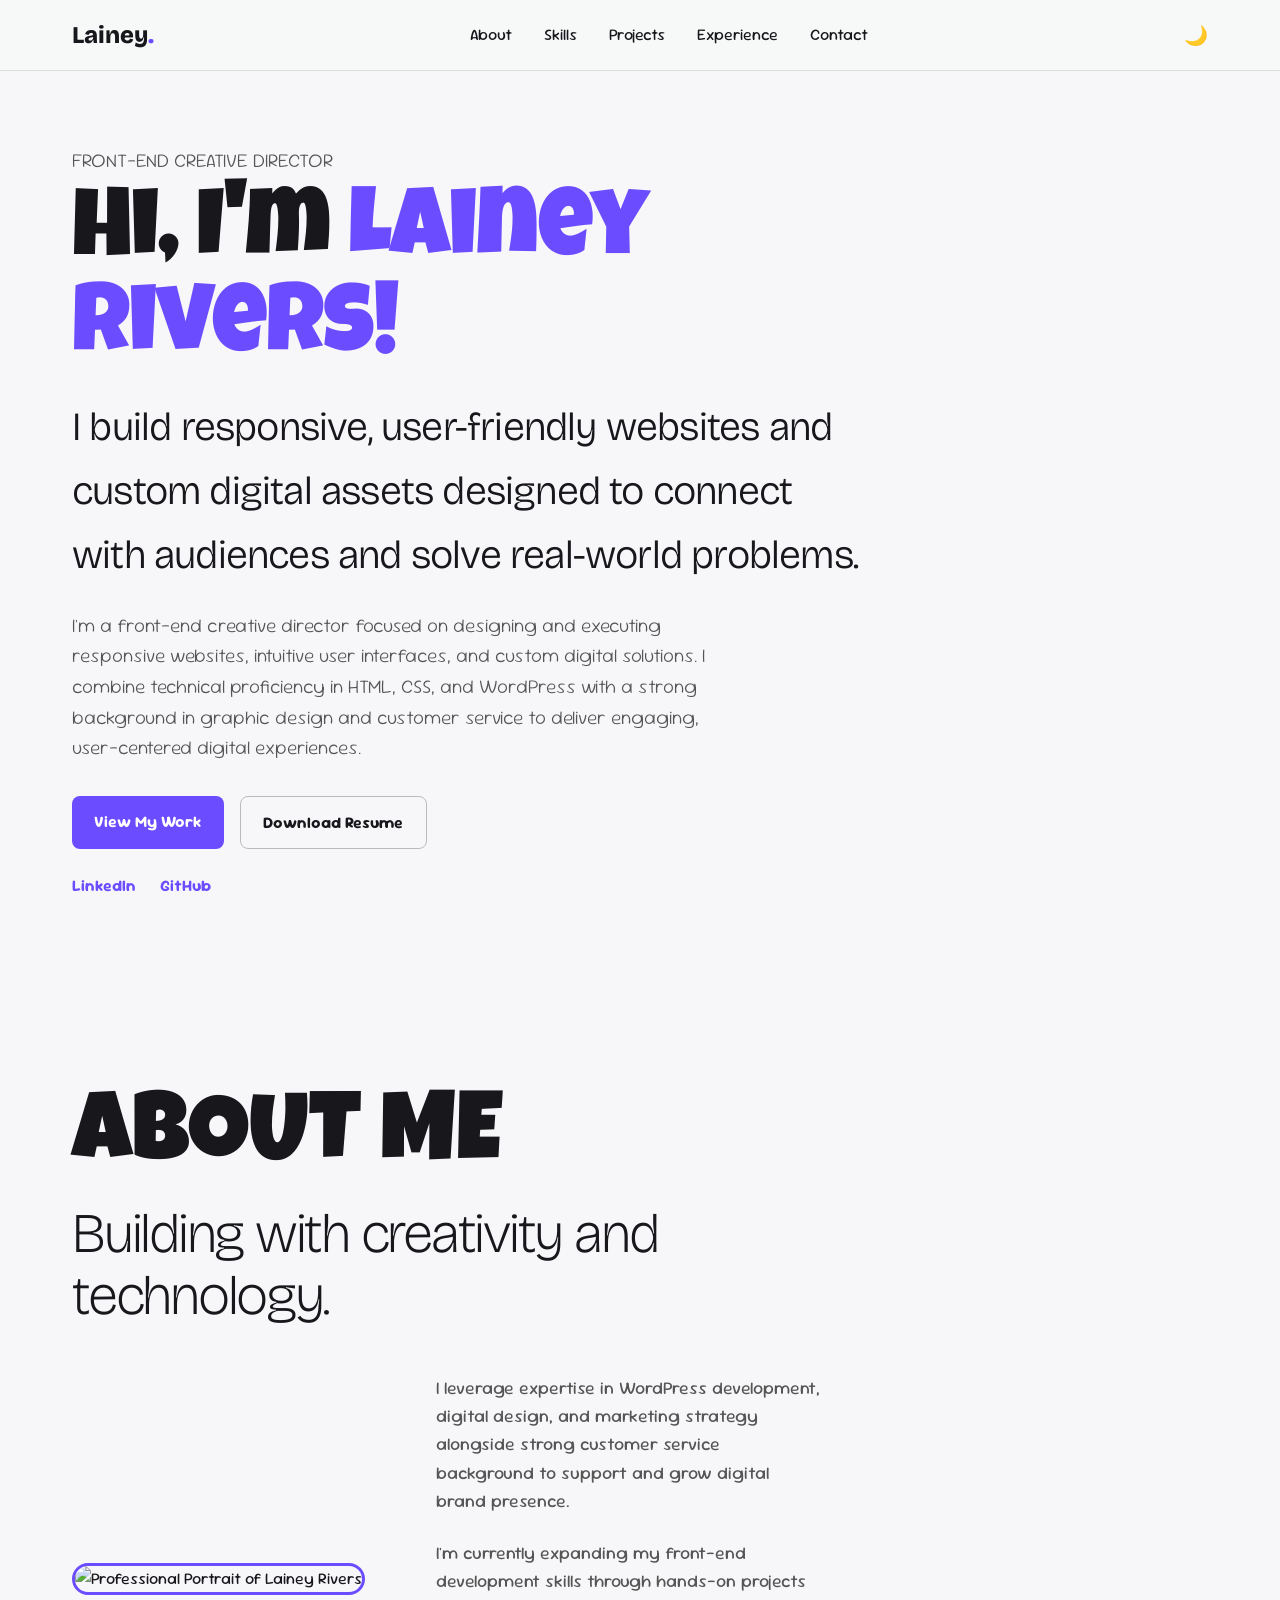
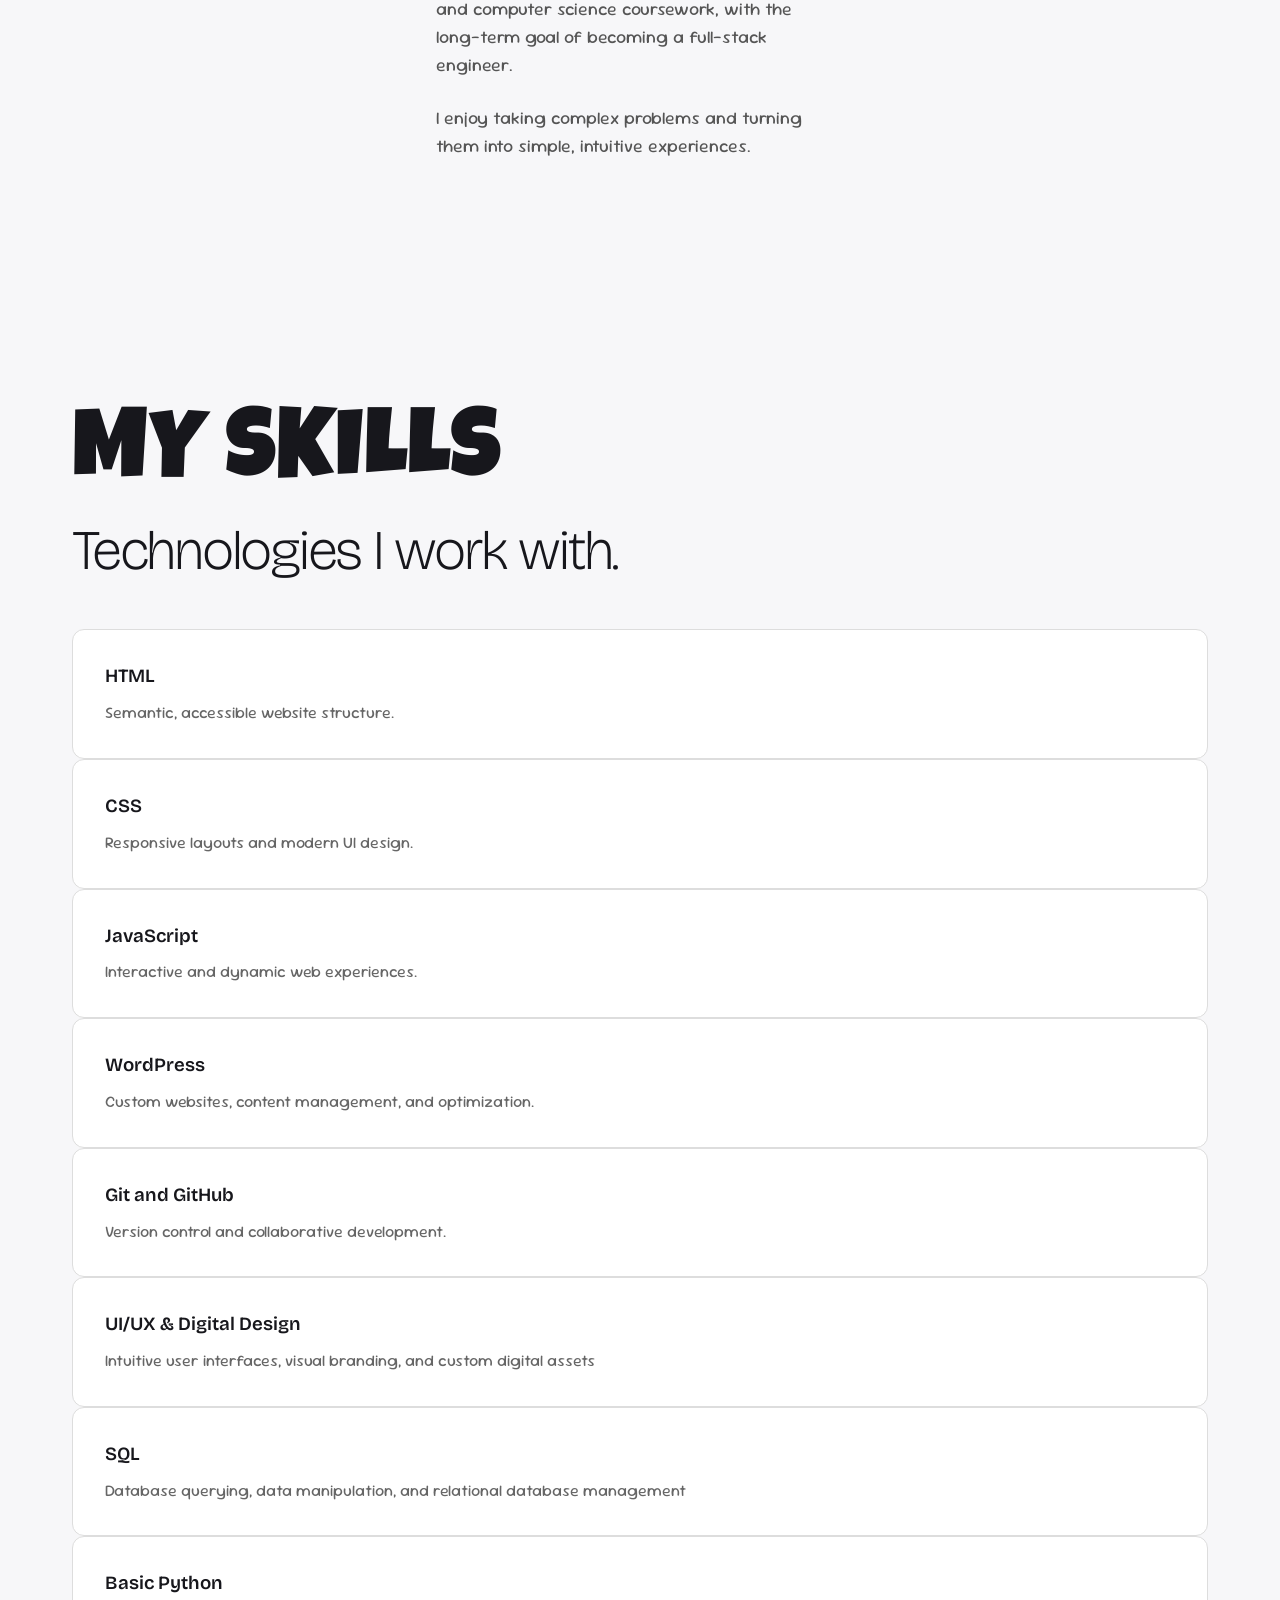
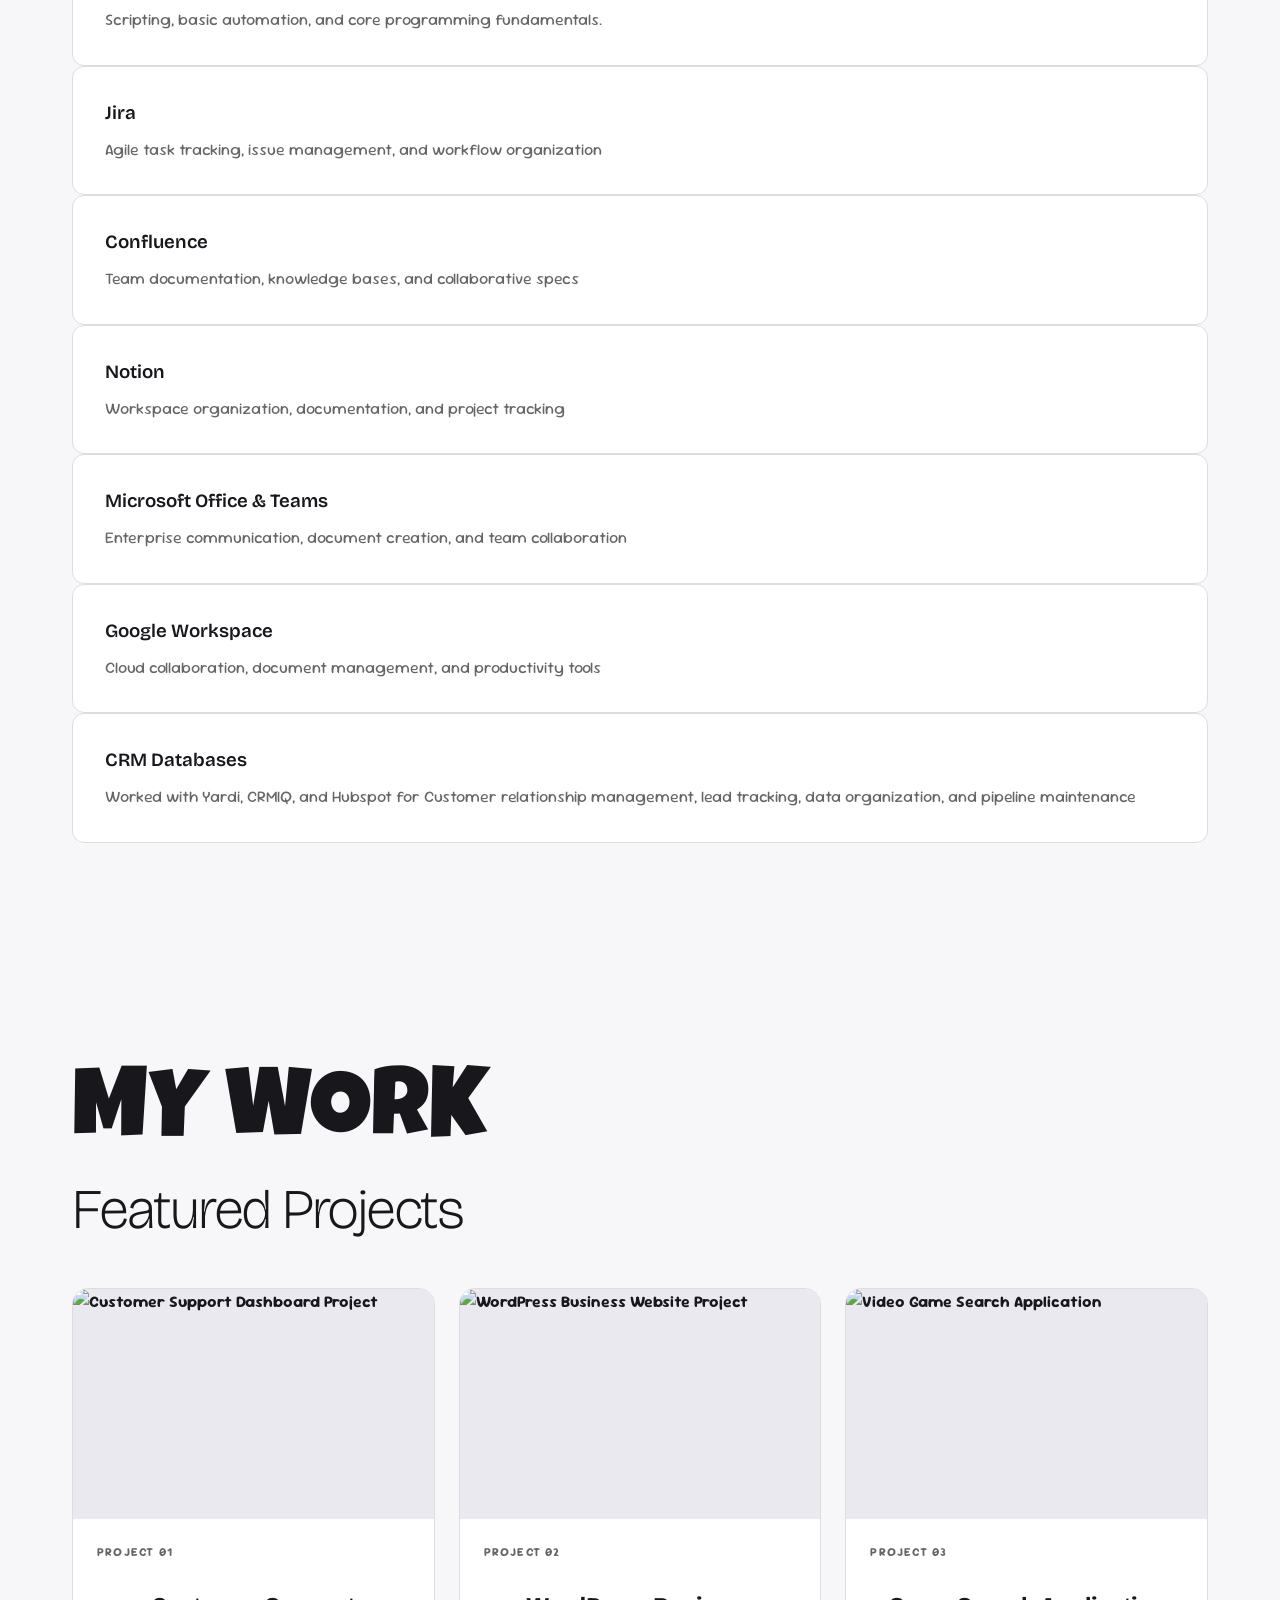
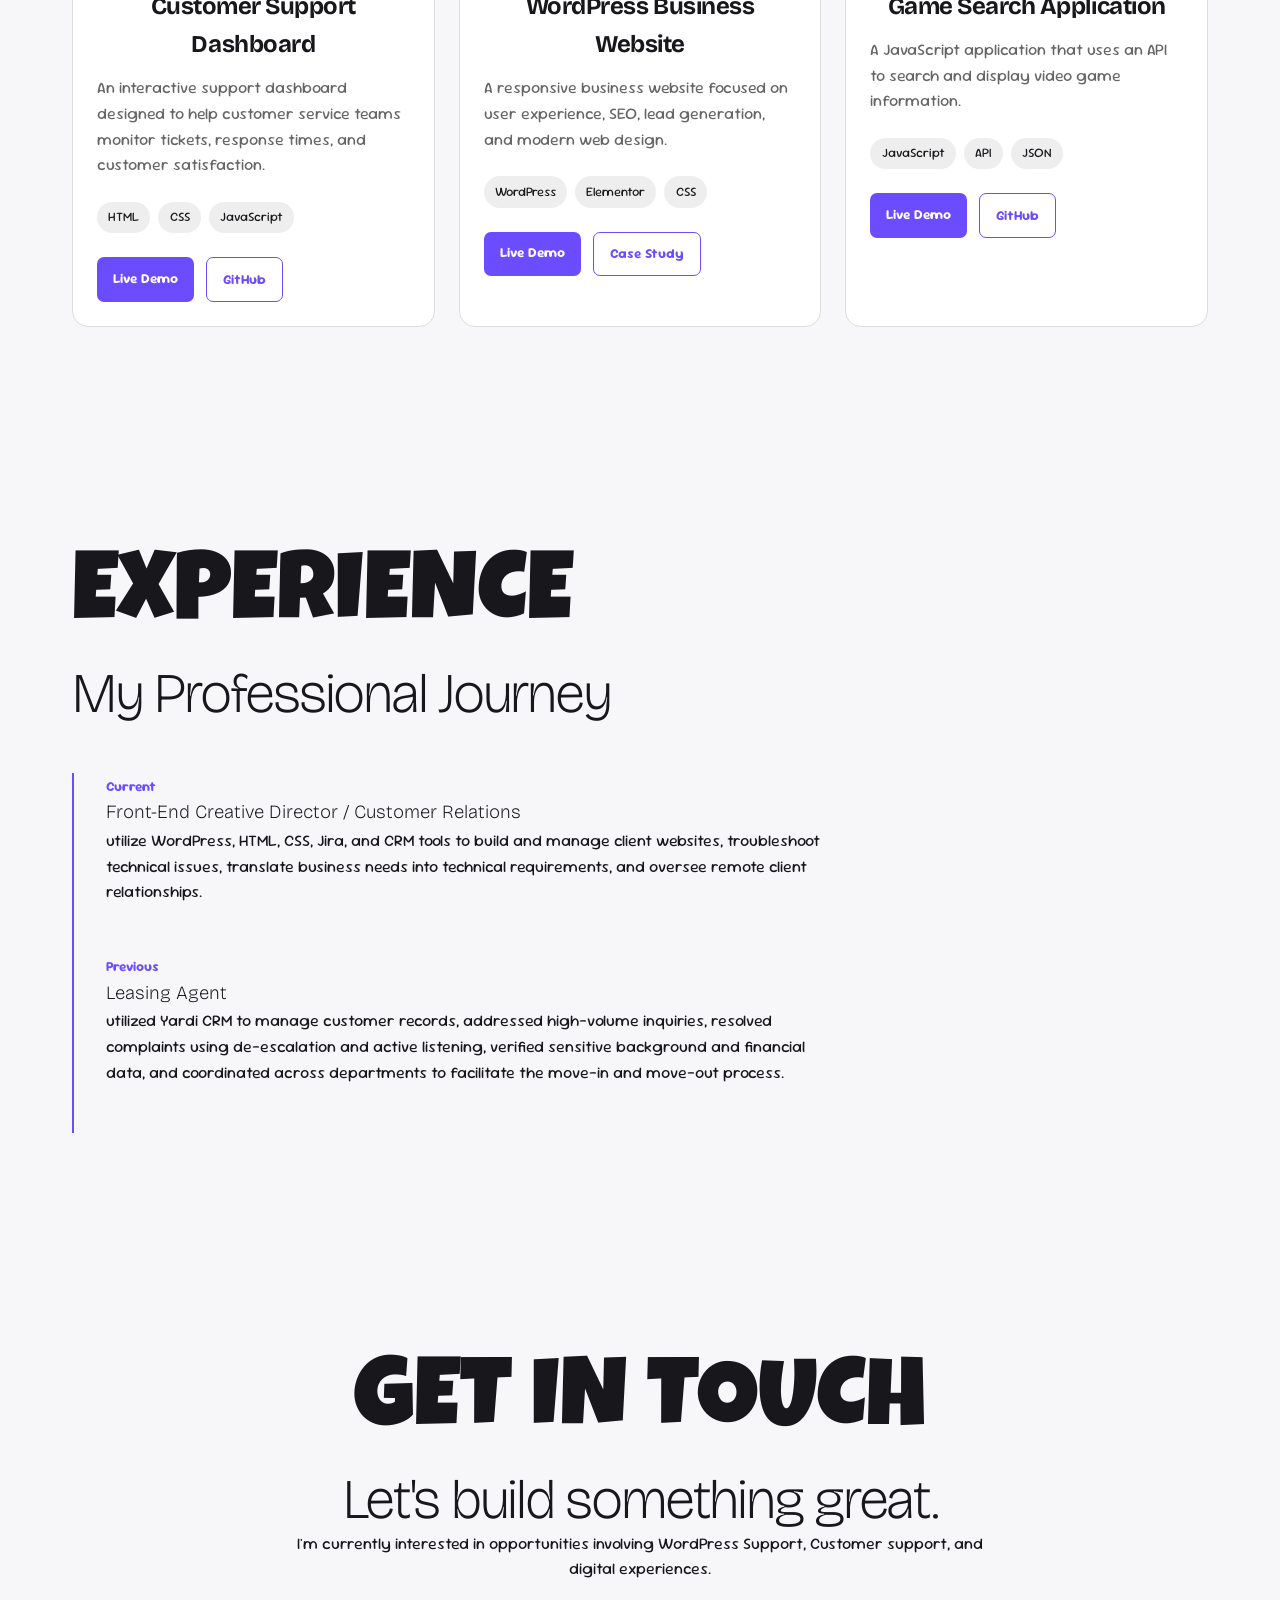
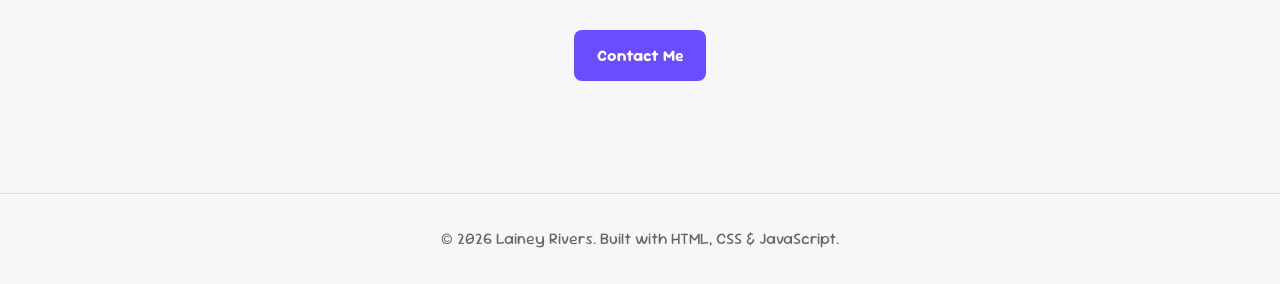
==== commit 0616061b: "Change fonts" ====
--- a/index.html
+++ b/index.html
@@ -4,12 +4,16 @@
     <meta charset="UTF-8">
     <meta name="viewport" content="width=device-width, initial-scale=1.0">
 
-    <title>Lainey Rivers  |  Front-End Creative Director</title>
+    <title>Lainey Rivers | Front-End Creative Director</title>
 
     <meta 
       name="description"
       content="Portfolio of Lainey Rivers, a front-end creative director with skills in responsive websites, WordPress, and digital experiences."
     >
+
+    <link rel="preconnect" href="https://fonts.googleapis.com">
+<link rel="preconnect" href="https://fonts.gstatic.com" crossorigin>
+<link href="https://fonts.googleapis.com/css2?family=Bricolage+Grotesque:opsz,wght@12..96,200..800&family=Luckiest+Guy&family=Montserrat:ital,wght@0,100..900;1,100..900&family=Sour+Gummy:ital,wght@0,100..900;1,100..900&display=swap" rel="stylesheet">
 
     <link rel="stylesheet" href="style.css">
 </head>
@@ -54,7 +58,7 @@
             </p>
 
             <h1>
-                Hi, I'm <span>Lainey Rivers.</span>
+                Hi, I'm <span>Lainey Rivers!</span>
             </h1>
 
             <h2>
@@ -99,7 +103,7 @@
     <section id="about" class="section">
 
         <div class="section-heading">
-            <p class="eyebrow">ABOUT ME</p>
+            <p class="eyebrow-about">ABOUT ME</p>
             <h2>Building with creativity and technology.</h2>
         </div>
 
@@ -133,7 +137,7 @@
     <section id="skills" class="section">
 
         <div class="section-heading">
-            <p class="eyebrow">MY SKILLS</p>
+            <p class="eyebrow-skills">MY SKILLS</p>
             <h2>Technologies I work with.</h2>
         </div>
 
@@ -213,7 +217,7 @@
 
         <div class="section-heading">
 
-            <p class="eyebrow">MY WORK</p>
+            <p class="eyebrow-work">MY WORK</p>
             <h2>Featured Projects</h2>
         </div>
 
@@ -350,7 +354,7 @@
     <section id="experience" class="section">
 
         <div class="section-heading">
-            <p class="eyebrow">EXPERIENCE</p>
+            <p class="eyebrow-experience">EXPERIENCE</p>
             <h2>My Professional Journey</h2>
         </div>
 
@@ -389,7 +393,7 @@
     <section id="contact" class="section contact">
         <div class="section-heading">
 
-                <p class="eyebrow">GET IN TOUCH</p>
+                <p class="eyebrow-contact">GET IN TOUCH</p>
 
                 <h2>
                     Let's build something great.
--- a/style.css
+++ b/style.css
@@ -9,10 +9,22 @@
 }
 
 body {
-    font-family: Arial, Helvetica, sans-serif;
+    font-family: "Sour Gummy", sans-serif;
     line-height: 1.6;
     background: #f7f7f9;
     color: #17171c;
+}
+
+h1, 
+h2,
+h3,
+.logo {
+    font-family: "Bricolage Grotesque", sans-serif;
+  font-optical-sizing: auto;
+  font-weight: 200;
+  font-style: normal;
+  font-variation-settings:
+    "wdth" 100;
 }
 
 a {
@@ -87,16 +99,56 @@
     max-width: 800px;
 }
 
+
 .eyebrow {
     font-size: clamp(3rem, 8vw, 6rem);
     line-height: 1;
     margin-bottom: 1rem;
 }
 
+.eyebrow-about {
+    font-family:"Luckiest Guy", sans-serif ;
+    font-size: clamp(3rem, 8vw, 6rem);
+    line-height: 1;
+    margin-bottom: 1rem;
+}
+
+.eyebrow-skills {
+    font-family:"Luckiest Guy", sans-serif ;
+    font-size: clamp(3rem, 8vw, 6rem);
+    line-height: 1;
+    margin-bottom: 1rem;
+}
+
+.eyebrow-work {
+    font-family:"Luckiest Guy", sans-serif ;
+    font-size: clamp(3rem, 8vw, 6rem);
+    line-height: 1;
+    margin-bottom: 1rem;
+}
+
+.eyebrow-experience {
+    font-family:"Luckiest Guy", sans-serif ;
+    font-size: clamp(3rem, 8vw, 6rem);
+    line-height: 1;
+    margin-bottom: 1rem;
+}
+
+.eyebrow-contact {
+    font-family:"Luckiest Guy", sans-serif ;
+    font-size: clamp(3rem, 8vw, 6rem);
+    line-height: 1;
+    margin-bottom: 1rem;
+}
+
 .hero h1 {
-    font-size: clamp(3rem, 8vw, 6rem);
-    line-height: 1;
-    margin-bottom: 1rem;
+    font-family: "Luckiest Guy", sans-serif;
+    font-size: clamp(3rem, 8vw, 6rem);
+    font-weight: 200;
+    line-height: 1;
+    letter-spacing: -0.01em;
+    margin-bottom: 1rem;
+    margin-top: 1rem;
 }
 
 .hero h1 span {
@@ -109,8 +161,10 @@
 }
 
 .hero p {
+    font-family: "Sour Gummy", sans-serif;
+    font-weight: 200;
     max-width: 650px;
-    font-size: 1.1rem;
+    font-size: 1.2rem;
     color: #555;
 }
 
@@ -200,6 +254,8 @@
 }
 
 .skill-card h3 {
+    font-family: "Bricolage Grotesque", sans-serif;
+    font-weight: 600;
     margin-bottom: 0.5rem;
 }
 
@@ -517,4 +573,25 @@
     .nav-links.active {
         display: flex;
     }
-}+}
+
+.hero h2 {
+    font-family: "Bricolage Grotesque", sans-serif;
+    font-weight: 300;
+    font-style: normal;
+    letter-spacing: -0.02em;
+}
+
+.section-heading h2 {
+    font-family: "Bricolage Grotesque", sans-serif;
+    font-weight: 200;
+    letter-spacing: -0.04em;
+}
+
+.project-content h3 {
+    font-family: "Bricolage Grotesque", sans-serif;
+    font-weight: 700;
+    font-style: normal;
+    letter-spacing: -0.02em;
+    text-align: center;
+}
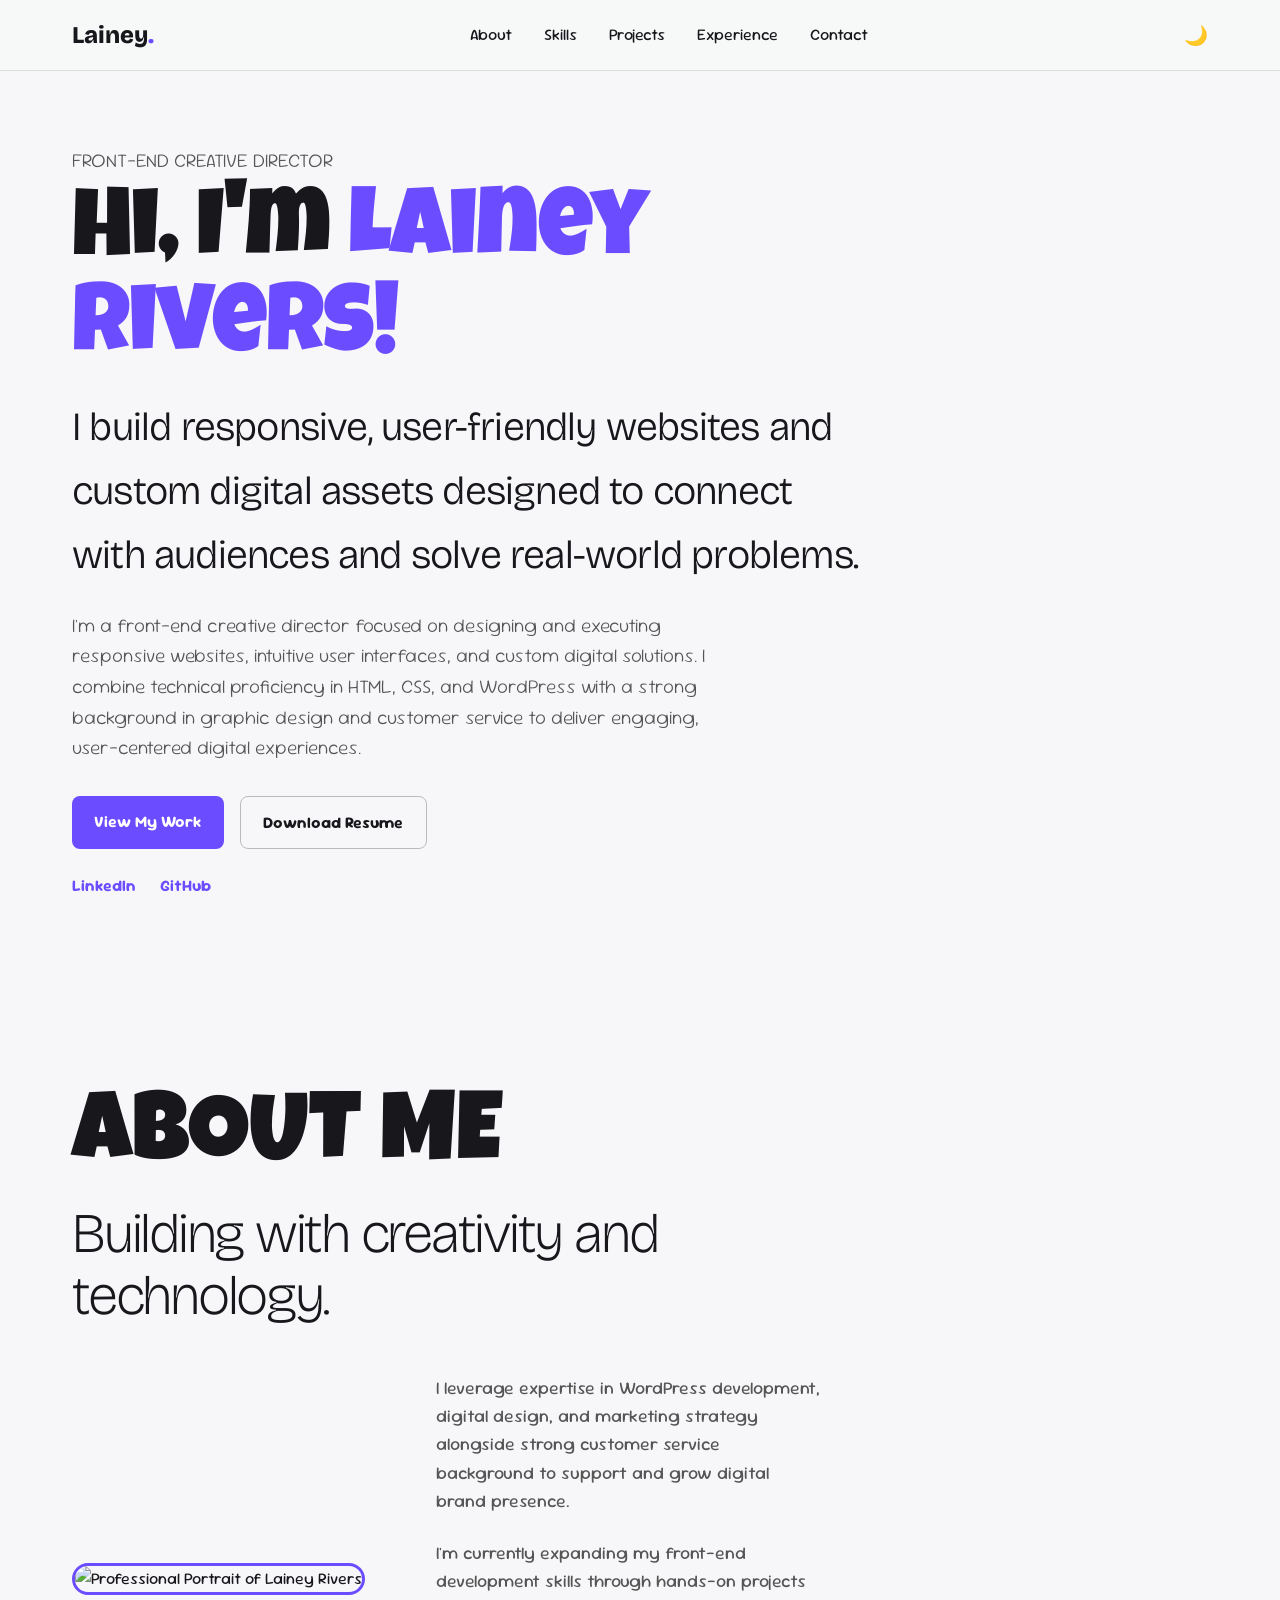
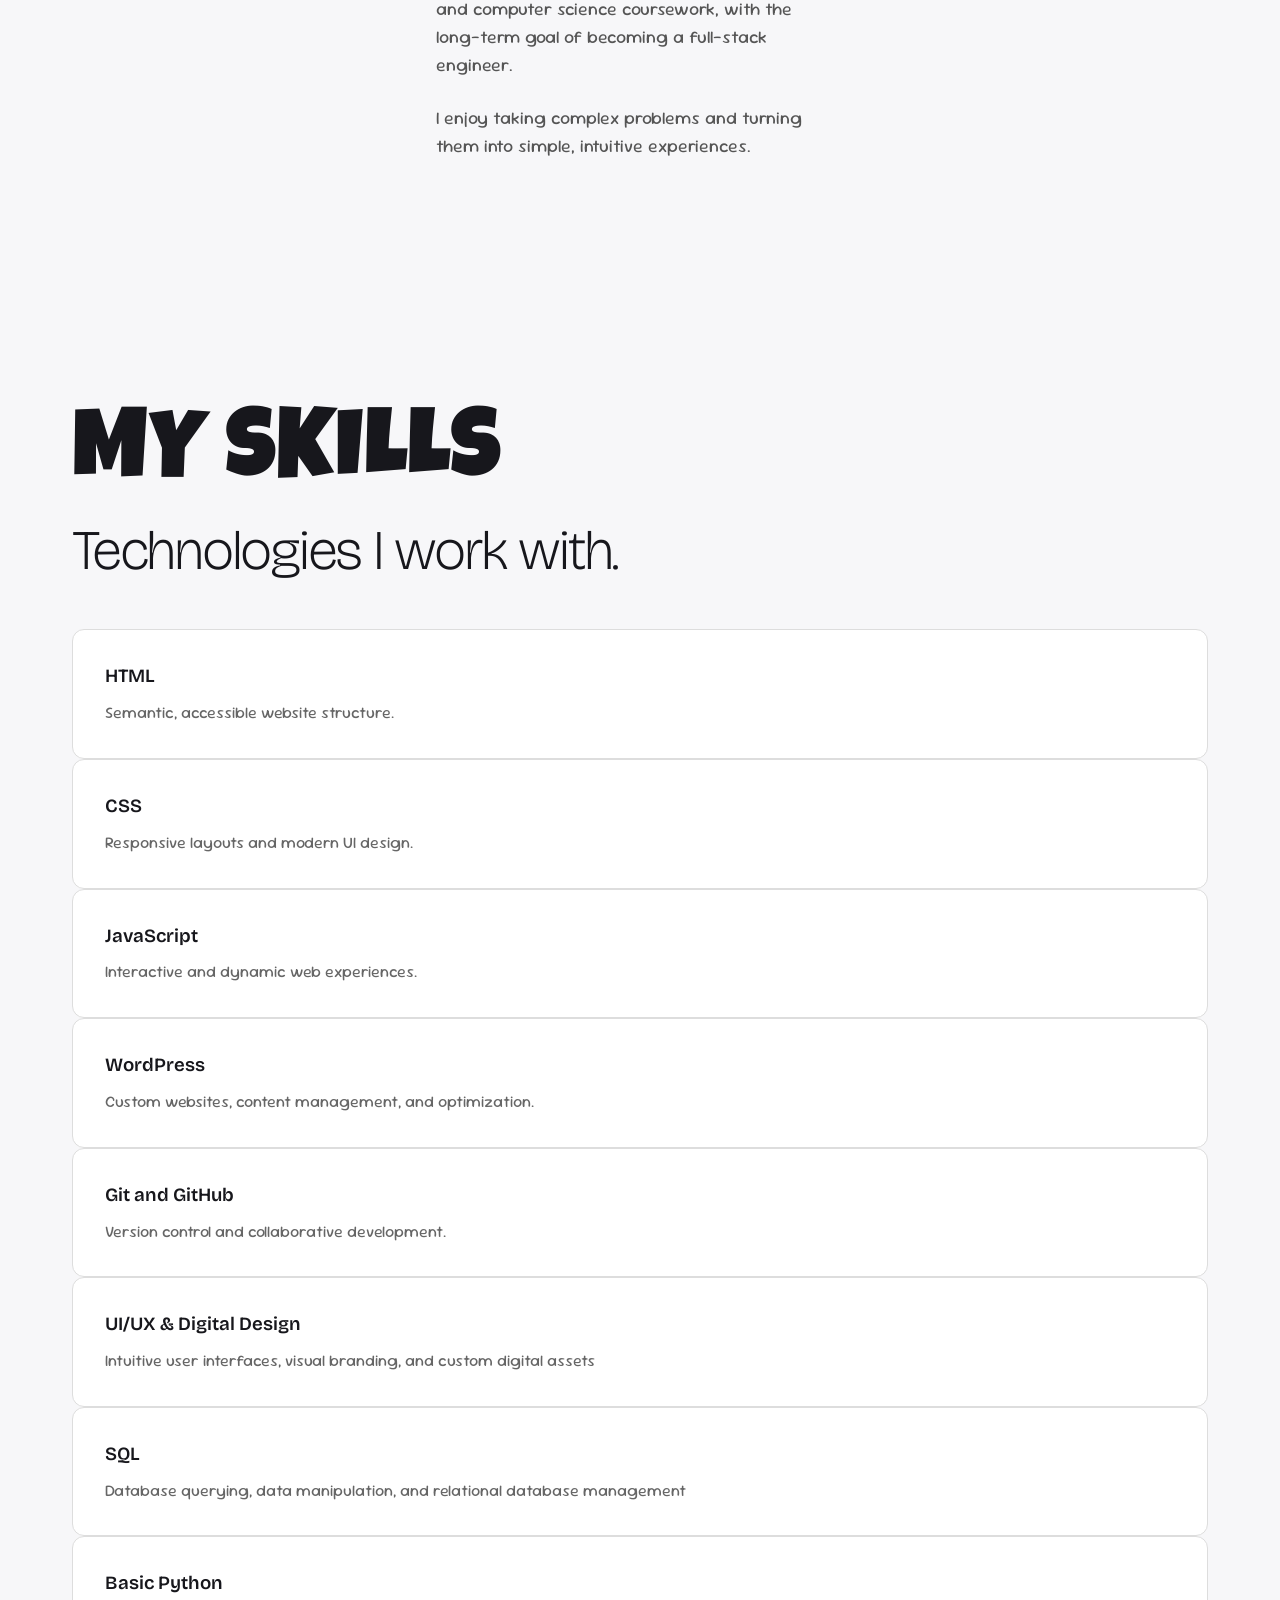
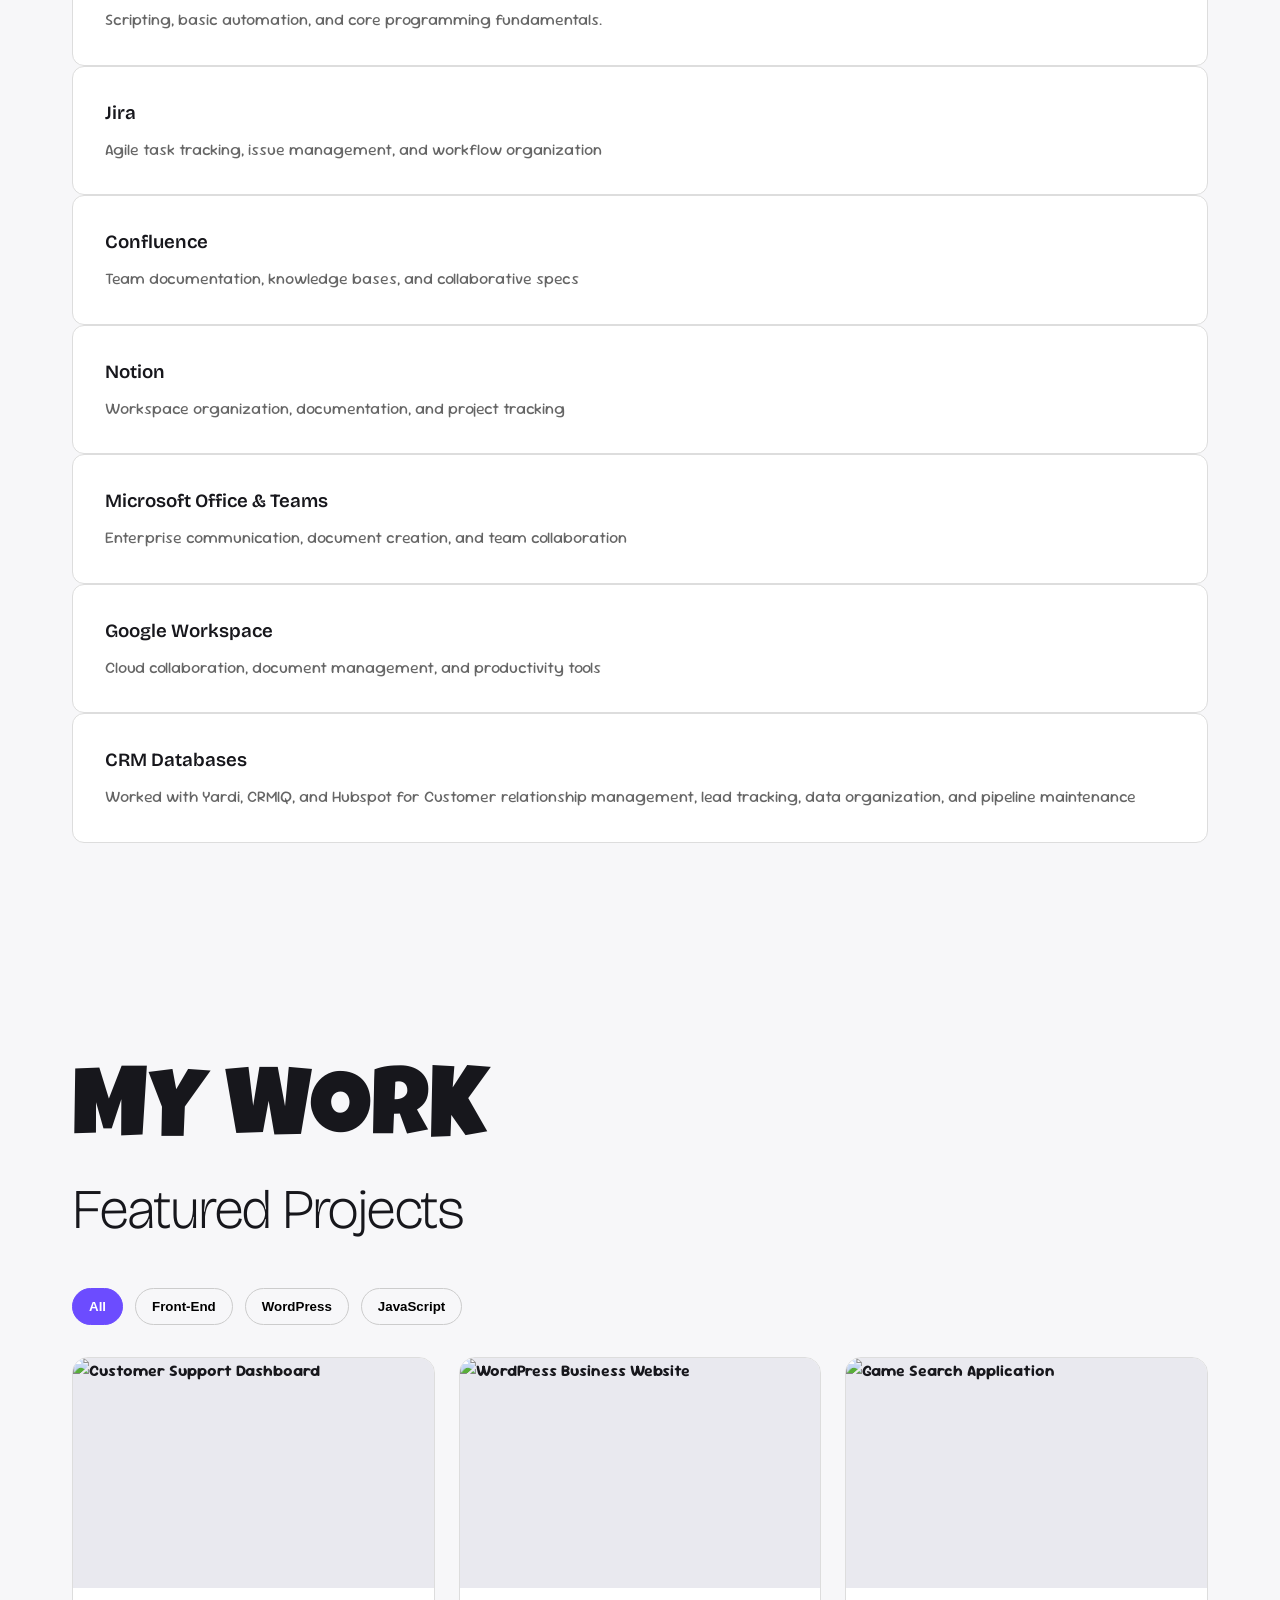
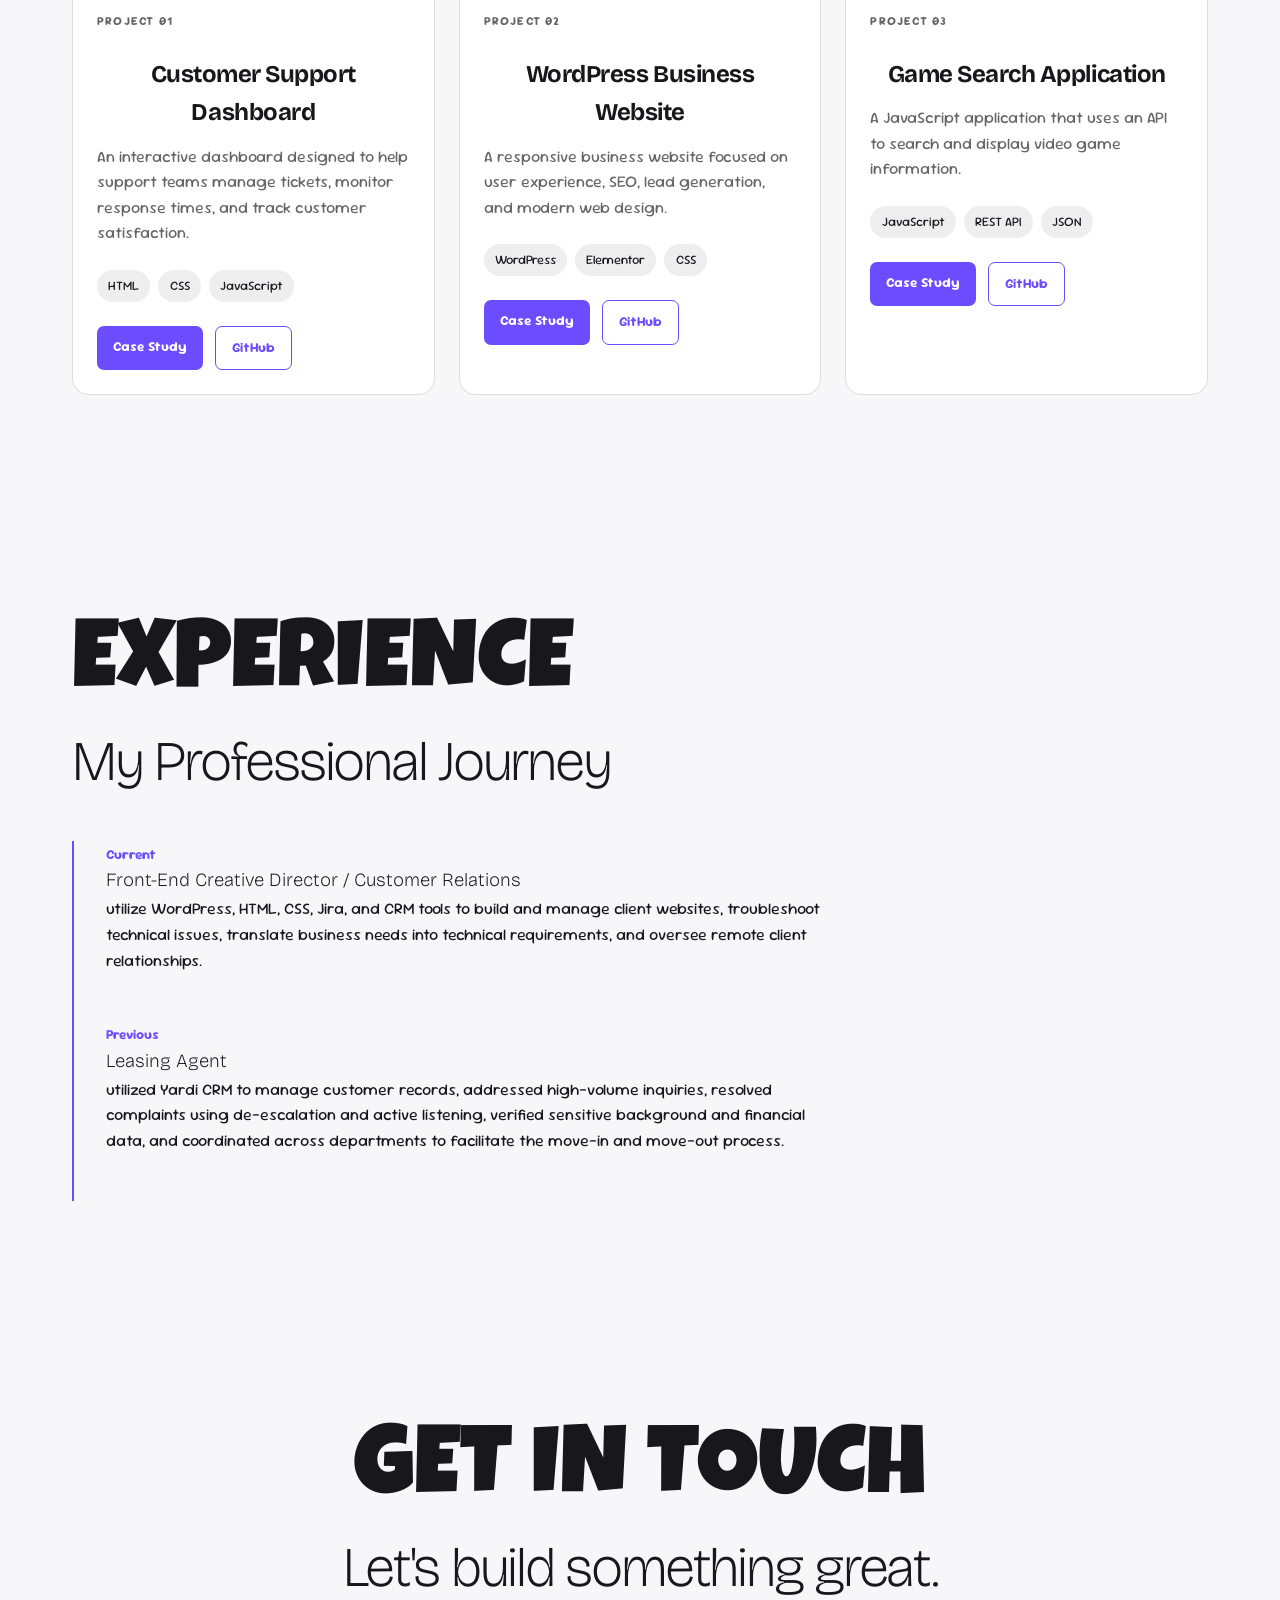
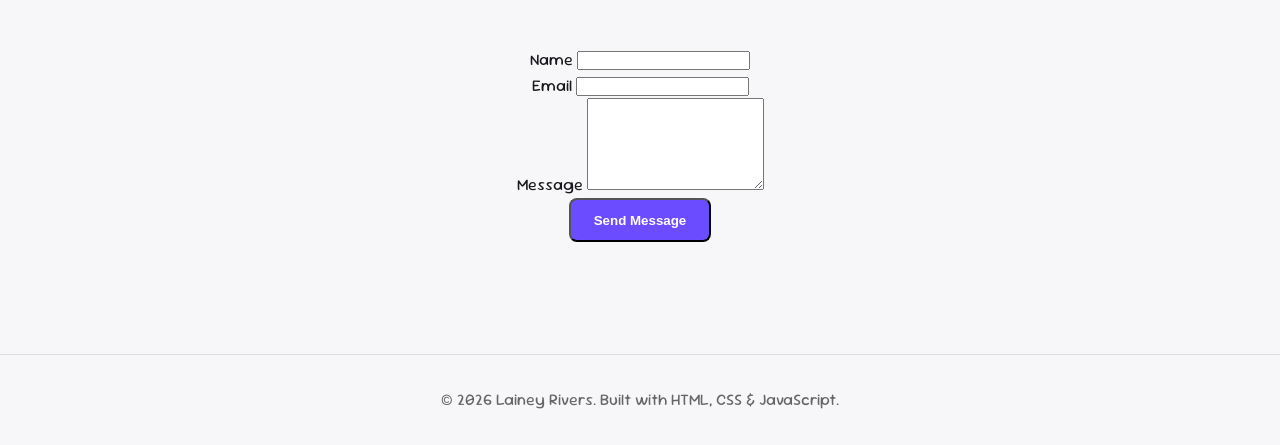
==== commit af466d4f: "Upgrade portfolio with interactive features" ====
--- a/index.html
+++ b/index.html
@@ -9,6 +9,31 @@
     <meta 
       name="description"
       content="Portfolio of Lainey Rivers, a front-end creative director with skills in responsive websites, WordPress, and digital experiences."
+    >
+
+    <meta 
+        name="author"
+        content="Lainey Rivers"    
+    >
+
+    <meta 
+        name="robots"
+        content="index, follow"
+    >
+
+    <meta 
+        property="og:title"
+        content="Lainey Rivers  |   Front-End Creative Director"
+    >
+
+    <meta 
+        property="og:description"
+        content="Explore Lainey Rivers' development projects, Wordpress work, and digital experiences"
+    >
+
+    <meta 
+        property="og:type"
+        content="website"
     >
 
     <link rel="preconnect" href="https://fonts.googleapis.com">
@@ -221,7 +246,35 @@
             <h2>Featured Projects</h2>
         </div>
 
-        <div class="projects-grid">
+        <div class="project-filters">
+
+    <button 
+        class="filter-btn active" 
+        data-filter="all">
+        All
+    </button>
+
+    <button 
+        class="filter-btn" 
+        data-filter="frontend">
+        Front-End
+    </button>
+
+    <button 
+        class="filter-btn" 
+        data-filter="wordpress">
+        WordPress
+    </button>
+
+    <button 
+        class="filter-btn" 
+        data-filter="javascript">
+        JavaScript
+    </button>
+
+</div>
+
+        <div class="projects-grid" id="projects-grid">
             <!--PROJECT 1-->
             <article class="project-card">
 
@@ -399,19 +452,65 @@
                     Let's build something great.
                 </h2>
 
-                <p>
-                    I'm currently interested in opportunities involving
-                    WordPress Support, Customer support, and digital
-                    experiences.
-                </p>
-
-            </div>
-
-            <a 
-                href="mailto:laineyrivers7777@gmail.com"
-                class="btn primary">
-                Contact Me
-            </a>
+            </div>
+
+            <form id="contact-form" class="contact-form">
+
+                <div class="form-group">
+
+                    <label for="name">
+                        Name
+                    </label>
+
+                    <input 
+                        type="text"
+                        id="name"
+                        name="name"
+                        required
+                    >
+                </div>
+
+                 <div class="form-group">
+
+            <label for="email">
+                Email
+            </label>
+
+            <input
+                type="email"
+                id="email"
+                name="email"
+                required
+            >
+
+        </div>
+
+
+        <div class="form-group">
+
+            <label for="message">
+                Message
+            </label>
+
+            <textarea
+                id="message"
+                name="message"
+                rows="6"
+                required
+            ></textarea>
+        </div>
+
+         <button
+            type="submit"
+            class="btn primary">
+            Send Message
+        </button>
+
+        <p
+            id="form-message"
+            aria-live="polite">
+        </p>
+            </form>
 
     </section>
 
--- a/style.css
+++ b/style.css
@@ -595,3 +595,47 @@
     letter-spacing: -0.02em;
     text-align: center;
 }
+
+.project-filters {
+    display: flex;
+    flex-wrap: wrap;
+    gap: 0.75rem;
+    margin-bottom: 2rem;
+}
+
+.filter-btn {
+    padding: 0.6rem 1rem;
+    border: 1px solid #ccc;
+    background: transparent;
+    border-radius: 20px;
+    cursor: pointer;
+    font-weight: 600;
+    transition: 0.2s ease;
+}
+
+.filter-btn:hover,
+.filter-btn.active {
+    background: #6c4cff;
+    color: white;
+    border-color: #6c4cff;
+}
+
+.error-page {
+    min-height: 100vh;
+
+    display: flex;
+    flex-direction: column;
+
+    align-items: center;
+    justify-content: center;
+
+    text-align: center;
+
+    padding: 2rem;
+}
+
+.error-page h1 {
+    font-size: clamp(3rem, 8vw, 6rem);
+    line-height: 1;
+    margin-bottom: 1rem;
+}
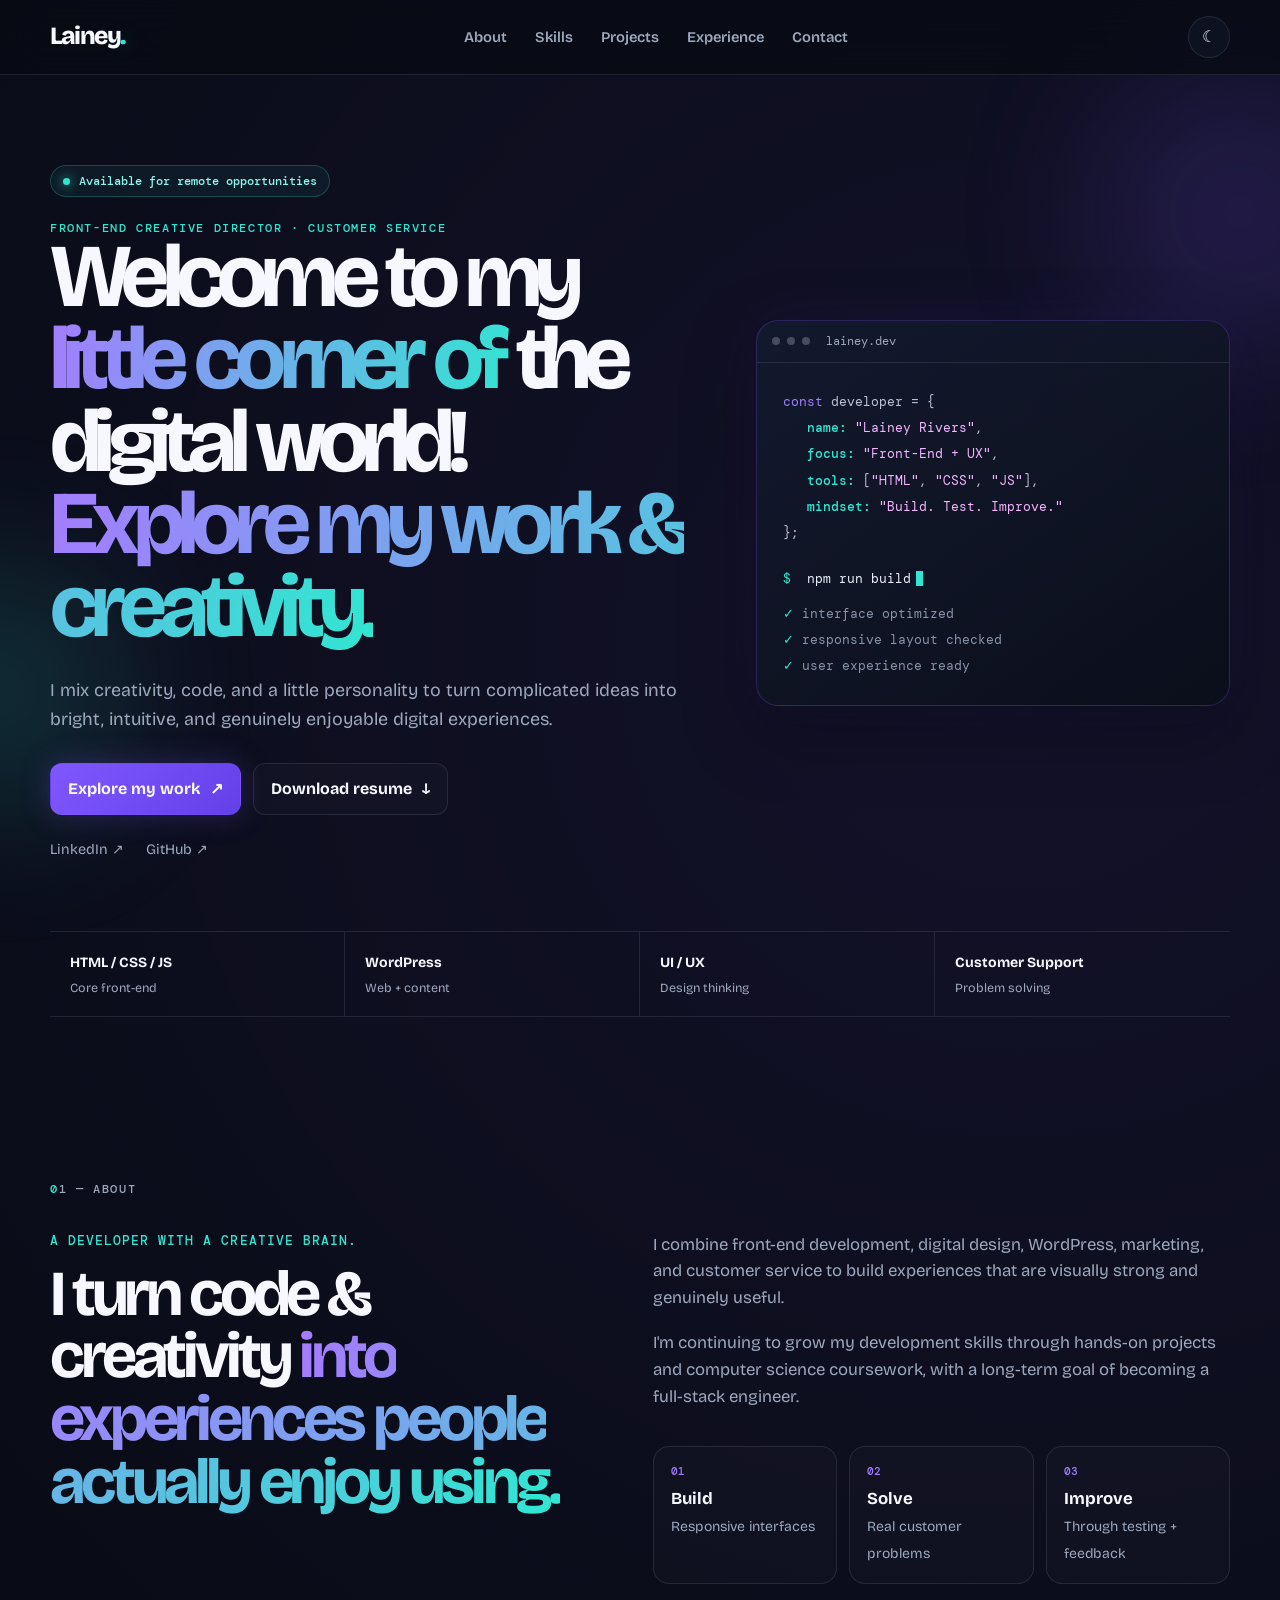
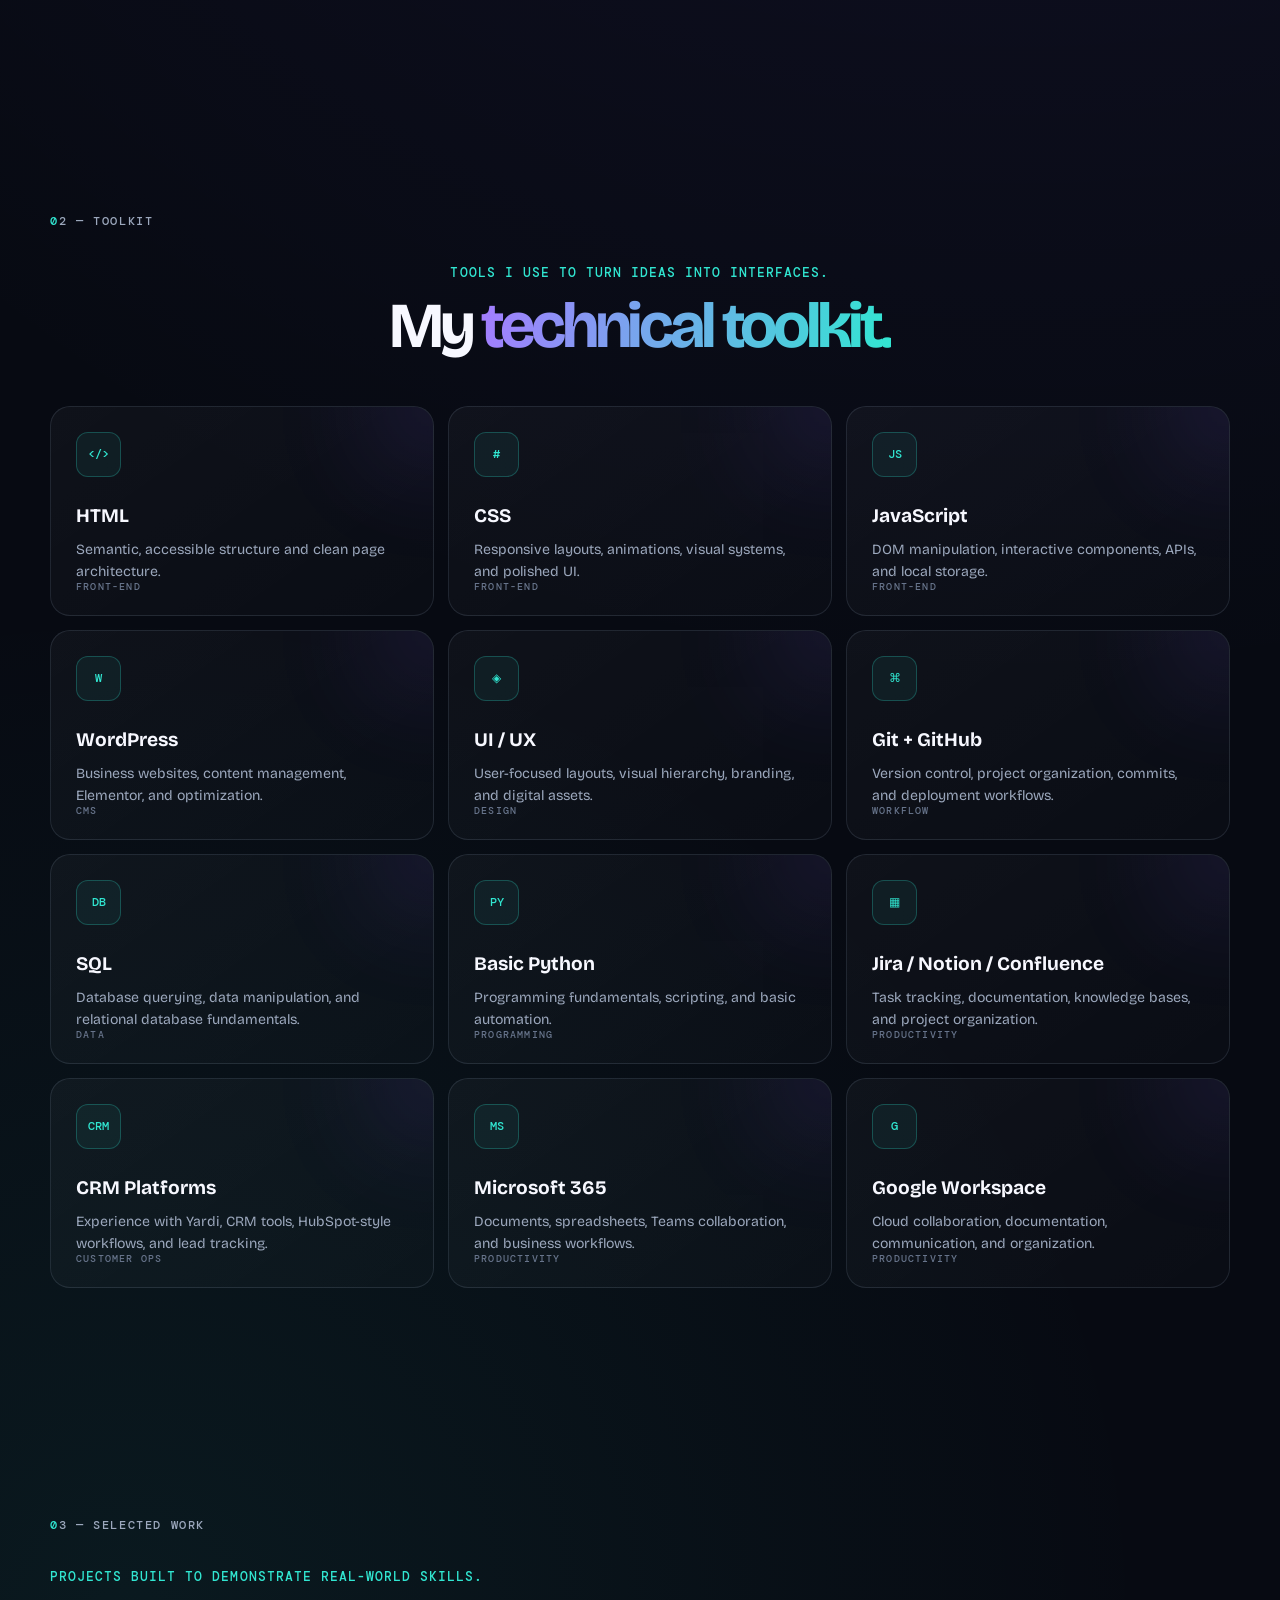
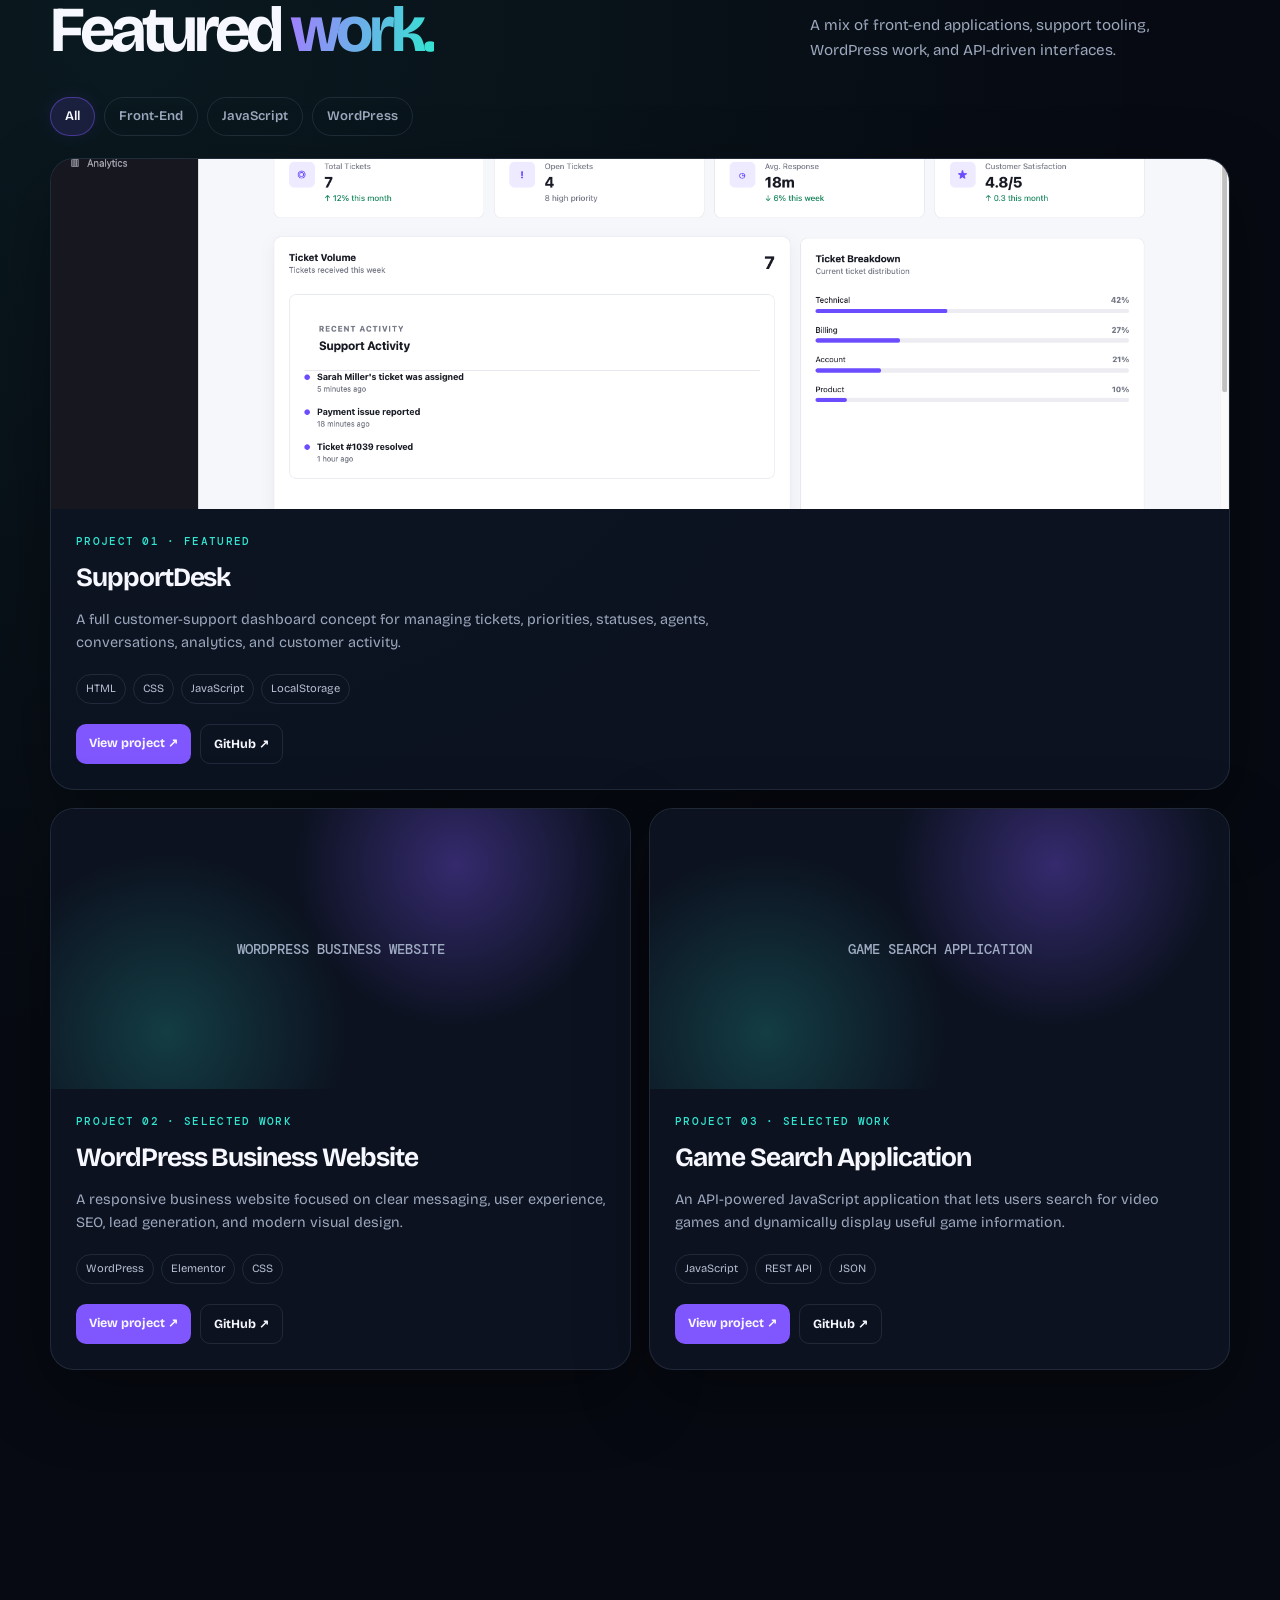
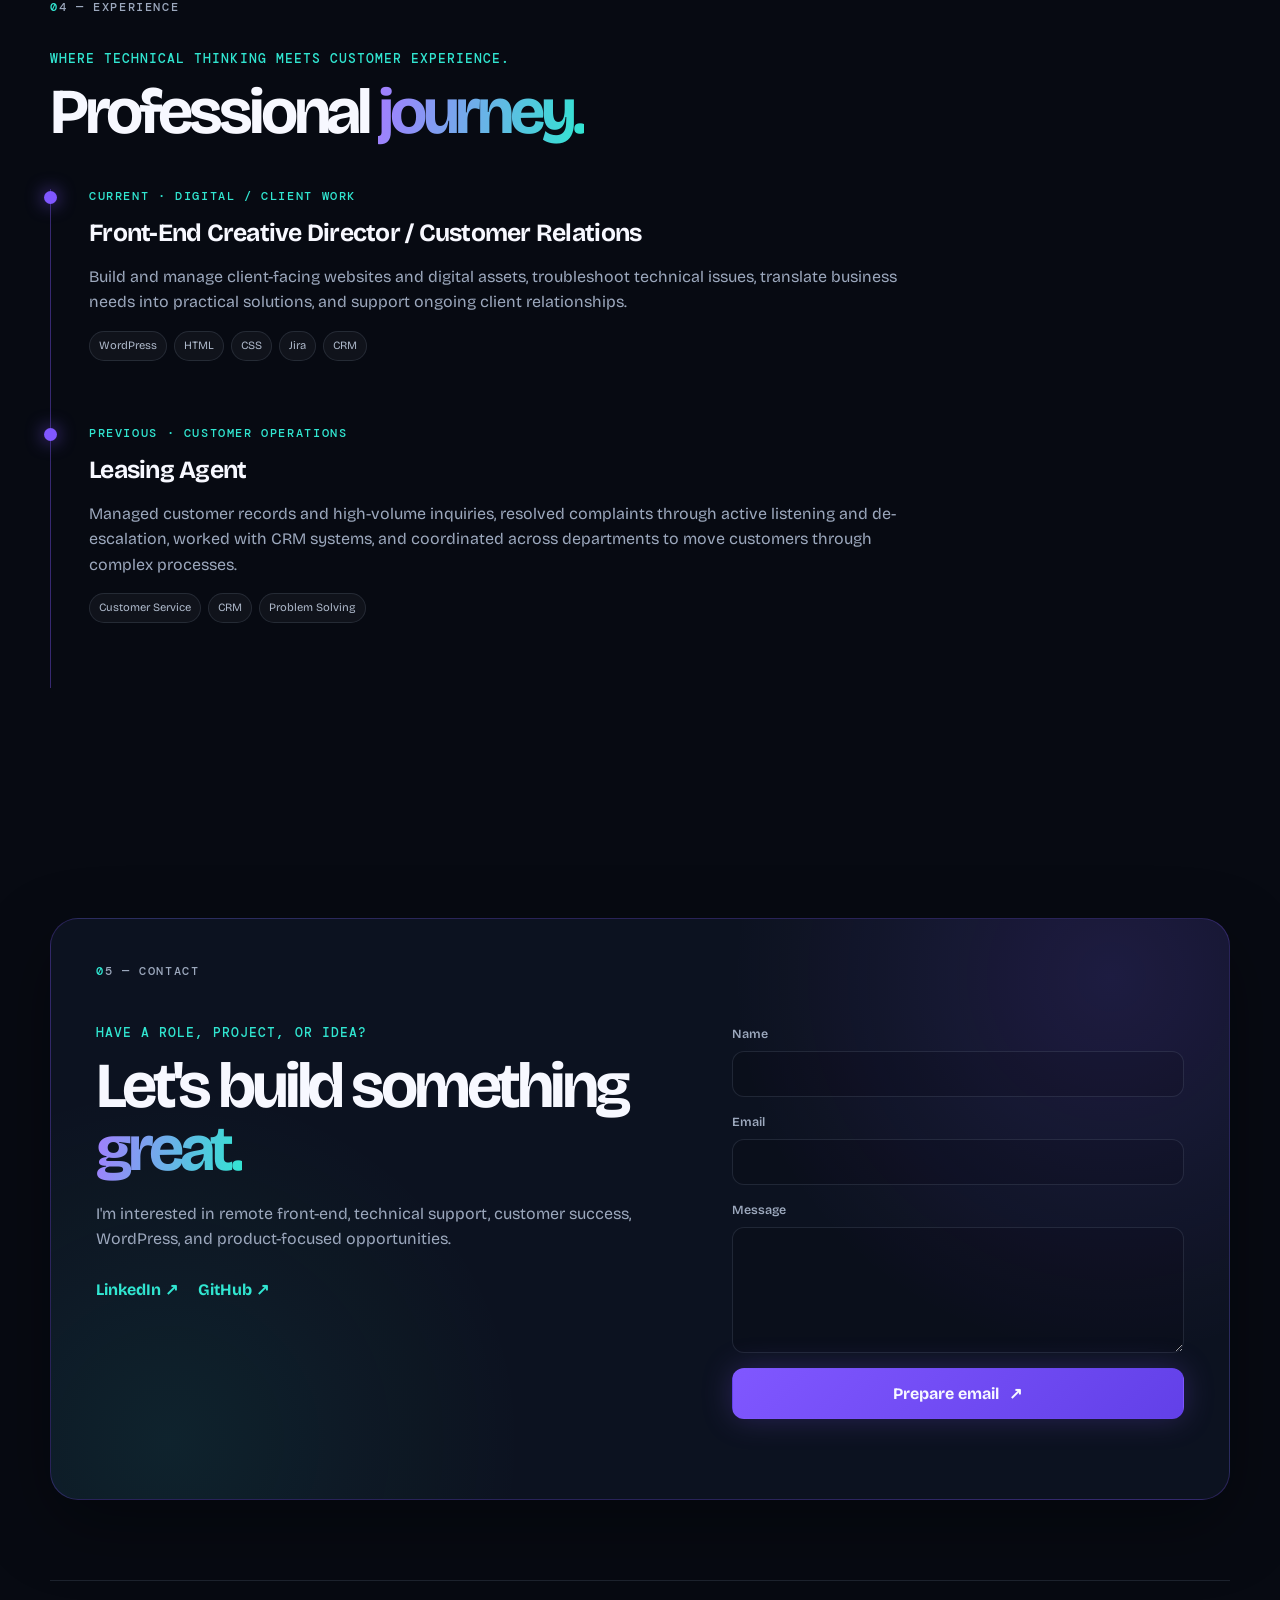
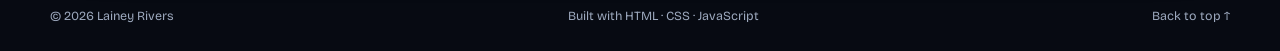
==== commit 1d1fcbef: "Initialize version 2 with responsive designs, color, and support dashboard" ====
--- a/index.html
+++ b/index.html
@@ -1,528 +1,176 @@
 <!DOCTYPE html>
 <html lang="en">
 <head>
-    <meta charset="UTF-8">
-    <meta name="viewport" content="width=device-width, initial-scale=1.0">
+  <meta charset="UTF-8">
+  <meta name="viewport" content="width=device-width, initial-scale=1.0">
+  <meta name="description" content="Lainey Rivers — front-end developer and creative technologist portfolio.">
+  <meta name="author" content="Lainey Rivers">
+  <meta property="og:title" content="Lainey Rivers | Front-End Developer">
+  <meta property="og:description" content="Front-end development, support tooling, WordPress, UI/UX and digital design projects.">
+  <title>Lainey Rivers | Front-End Creative Director</title>
 
-    <title>Lainey Rivers | Front-End Creative Director</title>
+  <link rel="preconnect" href="https://fonts.googleapis.com">
+  <link rel="preconnect" href="https://fonts.gstatic.com" crossorigin>
+  <link href="https://fonts.googleapis.com/css2?family=Bricolage+Grotesque:opsz,wght@12..96,400;12..96,500;12..96,600;12..96,700;12..96,800&family=DM+Mono:wght@400;500&display=swap" rel="stylesheet">
+  <link rel="stylesheet" href="style.css">
+</head>
+<body>
+  <div class="ambient ambient-one"></div>
+  <div class="ambient ambient-two"></div>
 
-    <meta 
-      name="description"
-      content="Portfolio of Lainey Rivers, a front-end creative director with skills in responsive websites, WordPress, and digital experiences."
-    >
+  <header class="site-header" id="top">
+    <nav class="navbar container" aria-label="Primary navigation">
+      <a class="logo" href="#home" aria-label="Lainey Rivers home">Lainey<span>.</span></a>
 
-    <meta 
-        name="author"
-        content="Lainey Rivers"    
-    >
+      <button class="menu-toggle" id="menu-toggle" aria-expanded="false" aria-controls="nav-links" aria-label="Open navigation">
+        <span></span><span></span><span></span>
+      </button>
 
-    <meta 
-        name="robots"
-        content="index, follow"
-    >
+      <ul class="nav-links" id="nav-links">
+        <li><a href="#about">About</a></li>
+        <li><a href="#skills">Skills</a></li>
+        <li><a href="#projects">Projects</a></li>
+        <li><a href="#experience">Experience</a></li>
+        <li><a href="#contact">Contact</a></li>
+      </ul>
 
-    <meta 
-        property="og:title"
-        content="Lainey Rivers  |   Front-End Creative Director"
-    >
+      <button class="theme-toggle" id="theme-toggle" type="button" aria-label="Toggle color theme">
+        <span id="theme-icon">☾</span>
+      </button>
+    </nav>
+  </header>
 
-    <meta 
-        property="og:description"
-        content="Explore Lainey Rivers' development projects, Wordpress work, and digital experiences"
-    >
+  <main>
+    <section class="hero container" id="home">
+      <div class="hero-grid">
+        <div class="hero-copy reveal">
+          <div class="status-pill"><span></span> Available for remote opportunities</div>
+          <p class="eyebrow">FRONT-END CREATIVE DIRECTOR · CUSTOMER SERVICE </p>
+          <h1>Welcome to my <span> little corner of </span> the digital world! <span> Explore my work & creativity.</span></h1>
+          <p class="hero-lead">I mix creativity, code, and a little personality to turn complicated ideas into bright, intuitive, and genuinely enjoyable digital experiences.</p>
 
-    <meta 
-        property="og:type"
-        content="website"
-    >
+          <div class="hero-actions">
+            <a class="btn btn-primary" href="#projects">Explore my work <span>↗</span></a>
+            <a class="btn btn-ghost" href="Images/Lainey-Resume.pdf" download>Download resume <span>↓</span></a>
+          </div>
 
-    <link rel="preconnect" href="https://fonts.googleapis.com">
-<link rel="preconnect" href="https://fonts.gstatic.com" crossorigin>
-<link href="https://fonts.googleapis.com/css2?family=Bricolage+Grotesque:opsz,wght@12..96,200..800&family=Luckiest+Guy&family=Montserrat:ital,wght@0,100..900;1,100..900&family=Sour+Gummy:ital,wght@0,100..900;1,100..900&display=swap" rel="stylesheet">
+          <div class="social-links">
+            <a href="https://www.linkedin.com/in/lainey-rivers-17610b392/" target="_blank" rel="noopener noreferrer">LinkedIn ↗</a>
+            <a href="https://github.com/lainey-rivers" target="_blank" rel="noopener noreferrer">GitHub ↗</a>
+          </div>
+        </div>
 
-    <link rel="stylesheet" href="style.css">
-</head>
+        <div class="hero-panel reveal delay-1" aria-label="Developer preview">
+          <div class="terminal-bar"><span></span><span></span><span></span><b>lainey.dev</b></div>
+          <div class="terminal-body">
+            <p><i>const</i> developer = {</p>
+            <p class="indent"><strong>name:</strong> <em>"Lainey Rivers"</em>,</p>
+            <p class="indent"><strong>focus:</strong> <em>"Front-End + UX"</em>,</p>
+            <p class="indent"><strong>tools:</strong> [<em>"HTML"</em>, <em>"CSS"</em>, <em>"JS"</em>],</p>
+            <p class="indent"><strong>mindset:</strong> <em>"Build. Test. Improve."</em></p>
+            <p>};</p>
+            <div class="terminal-line"><span class="prompt">$</span> npm run build<span class="cursor"></span></div>
+            <div class="build-output"><span>✓</span> interface optimized<br><span>✓</span> responsive layout checked<br><span>✓</span> user experience ready</div>
+          </div>
+        </div>
+      </div>
 
-<body>
-
-    <header>
-    <nav class="navbar">
-
-        <a href="#home" class="logo">
-            Lainey<span>.</span>
-        </a>
-
-        <button class="menu-toggle" id="menu-toggle" aria-label="Open navigation">
-            ☰
-        </button>
-
-        <ul class="nav-links">
-            <li><a href="#about">About</a></li>
-            <li><a href="#skills">Skills</a></li>
-            <li><a href="#projects">Projects</a></li>
-            <li><a href="#experience">Experience</a></li>
-            <li><a href="#contact">Contact</a></li>
-        </ul>
-
-        <button id="theme-toggle" aria-label="Toggle dark mode">
-            🌙
-        </button>
-
-    </nav>
-</header>
-
-<main>
-
-    <!--HERO-->
-    <section id="home" class="hero">
-
-        <div class="hero-content">
-
-            <p class="eyebrow">
-                FRONT-END CREATIVE DIRECTOR
-            </p>
-
-            <h1>
-                Hi, I'm <span>Lainey Rivers!</span>
-            </h1>
-
-            <h2>
-                I build responsive, user-friendly websites and custom digital assets designed to connect with audiences and solve real-world problems.
-            </h2>
-            <p>
-                I'm a front-end creative director focused on designing and executing responsive websites, intuitive user interfaces, and custom digital solutions. I combine technical proficiency in HTML, CSS, and WordPress with a strong background in graphic design and customer service to deliver engaging, user-centered digital experiences.
-            </p>
-
-            <div class="hero-buttons">
-                <a href="#projects" class="btn primary">
-                    View My Work
-                </a>
-
-                <a href="Lainey-Rivers-Resume.pdf"
-                   class="btn secondary"
-                   download>
-                    Download Resume
-                </a>
-            </div>
-
-            <div class="social-links">
-
-                <a 
-                   href="https://www.linkedin.com/in/lainey-rivers-17610b392/"
-                   target="_blank"
-                   rel="noopener noreferrer">
-                   LinkedIn
-                </a>
-
-                <a
-                   href="https://github.com/lainey-rivers"
-                   target="_blank"
-                   rel="noopener noreferrer">
-                   GitHub
-                </a>
-            </div>
-        </div>
+      <div class="hero-stats reveal delay-2">
+        <div><strong>HTML / CSS / JS</strong><span>Core front-end</span></div>
+        <div><strong>WordPress</strong><span>Web + content</span></div>
+        <div><strong>UI / UX</strong><span>Design thinking</span></div>
+        <div><strong>Customer Support</strong><span>Problem solving</span></div>
+      </div>
     </section>
 
-    <!--ABOUT-->
-    <section id="about" class="section">
-
-        <div class="section-heading">
-            <p class="eyebrow-about">ABOUT ME</p>
-            <h2>Building with creativity and technology.</h2>
+    <section class="section container" id="about">
+      <div class="section-label">01 — ABOUT</div>
+      <div class="about-grid">
+        <div class="section-title reveal">
+          <p class="kicker">A developer with a creative brain.</p>
+          <h2>I turn code & creativity <span>into experiences people actually enjoy using.</span></h2>
         </div>
-
-        <div class="about-content">
-
-            <div class="about-image">
-                <img 
-                    src="images/profile.jpg"
-                    alt="Professional Portrait of Lainey Rivers"
-                >
-            </div>
-
-            <div class="about-text">
-
-                <p>
-                    I leverage expertise in WordPress development, digital design, and marketing strategy alongside strong customer service background to support and grow digital brand presence.
-                </p>
-
-                <p>
-                    I'm currently expanding my front-end development skills through hands-on projects and computer science coursework, with the long-term goal of becoming a full-stack engineer.
-                </p>
-
-                <p>
-                    I enjoy taking complex problems and turning them into simple, intuitive experiences.
-                </p>
-            </div>
+        <div class="about-copy reveal delay-1">
+          <p>I combine front-end development, digital design, WordPress, marketing, and customer service to build experiences that are visually strong and genuinely useful.</p>
+          <p>I'm continuing to grow my development skills through hands-on projects and computer science coursework, with a long-term goal of becoming a full-stack engineer.</p>
+          <div class="about-highlights">
+            <div><span>01</span><strong>Build</strong><small>Responsive interfaces</small></div>
+            <div><span>02</span><strong>Solve</strong><small>Real customer problems</small></div>
+            <div><span>03</span><strong>Improve</strong><small>Through testing + feedback</small></div>
+          </div>
         </div>
+      </div>
     </section>
 
-    <!--SKILLS-->
-    <section id="skills" class="section">
+    <section class="section container" id="skills">
+      <div class="section-label">02 — TOOLKIT</div>
+      <div class="section-title centered reveal">
+        <p class="kicker">Tools I use to turn ideas into interfaces.</p>
+        <h2>My <span>technical toolkit.</span></h2>
+      </div>
 
-        <div class="section-heading">
-            <p class="eyebrow-skills">MY SKILLS</p>
-            <h2>Technologies I work with.</h2>
-        </div>
-
-        <div class="skill-card">
-            <h3>HTML</h3>
-            <p>Semantic, accessible website structure.</p>
-        </div>
-
-        <div class="skill-card">
-            <h3>CSS</h3>
-            <p>Responsive layouts and modern UI design.</p>
-        </div>
-
-        <div class="skill-card">
-            <h3>JavaScript</h3>
-            <p>Interactive and dynamic web experiences.</p>
-        </div>
-
-        <div class="skill-card">
-            <h3>WordPress</h3>
-            <p>Custom websites, content management, and optimization.</p>
-        </div>
-
-        <div class="skill-card">
-            <h3>Git and GitHub</h3>
-            <p>Version control and collaborative development.</p>
-        </div>
-        
-        <div class="skill-card">
-            <h3>UI/UX & Digital Design</h3>
-            <p>Intuitive user interfaces, visual branding, and custom digital assets</p>
-        </div>
-
-        <div class="skill-card">
-            <h3>SQL</h3>
-            <p>Database querying, data manipulation, and relational database management</p>
-        </div>
-
-        <div class="skill-card">
-            <h3>Basic Python</h3>
-            <p>Scripting, basic automation, and core programming fundamentals.</p>
-        </div>
-
-        <div class="skill-card">
-            <h3>Jira</h3>
-            <p>Agile task tracking, issue management, and workflow organization</p>
-        </div>
-
-        <div class="skill-card">
-            <h3>Confluence</h3>
-            <p>Team documentation, knowledge bases, and collaborative specs</p>
-        </div>
-
-        <div class="skill-card">
-            <h3>Notion</h3>
-            <p>Workspace organization, documentation, and project tracking</p>
-        </div>
-
-        <div class="skill-card">
-            <h3>Microsoft Office & Teams</h3>
-            <p>Enterprise communication, document creation, and team collaboration</p>
-        </div>
-
-        <div class="skill-card">
-            <h3>Google Workspace</h3>
-            <p>Cloud collaboration, document management, and productivity tools</p>
-        </div>
-
-        <div class="skill-card">
-            <h3>CRM Databases</h3>
-            <p>Worked with Yardi, CRMIQ, and Hubspot for Customer relationship management, lead tracking, data organization, and pipeline maintenance</p>
-        </div>
+      <div class="skills-grid">
+        <article class="skill-card reveal"><div class="skill-icon">&lt;/&gt;</div><h3>HTML</h3><p>Semantic, accessible structure and clean page architecture.</p><span>FRONT-END</span></article>
+        <article class="skill-card reveal delay-1"><div class="skill-icon">#</div><h3>CSS</h3><p>Responsive layouts, animations, visual systems, and polished UI.</p><span>FRONT-END</span></article>
+        <article class="skill-card reveal delay-2"><div class="skill-icon">JS</div><h3>JavaScript</h3><p>DOM manipulation, interactive components, APIs, and local storage.</p><span>FRONT-END</span></article>
+        <article class="skill-card reveal"><div class="skill-icon">W</div><h3>WordPress</h3><p>Business websites, content management, Elementor, and optimization.</p><span>CMS</span></article>
+        <article class="skill-card reveal delay-1"><div class="skill-icon">◈</div><h3>UI / UX</h3><p>User-focused layouts, visual hierarchy, branding, and digital assets.</p><span>DESIGN</span></article>
+        <article class="skill-card reveal delay-2"><div class="skill-icon">⌘</div><h3>Git + GitHub</h3><p>Version control, project organization, commits, and deployment workflows.</p><span>WORKFLOW</span></article>
+        <article class="skill-card reveal"><div class="skill-icon">DB</div><h3>SQL</h3><p>Database querying, data manipulation, and relational database fundamentals.</p><span>DATA</span></article>
+        <article class="skill-card reveal delay-1"><div class="skill-icon">PY</div><h3> Basic Python</h3><p>Programming fundamentals, scripting, and basic automation.</p><span>PROGRAMMING</span></article>
+        <article class="skill-card reveal delay-2"><div class="skill-icon">▦</div><h3>Jira / Notion / Confluence</h3><p>Task tracking, documentation, knowledge bases, and project organization.</p><span>PRODUCTIVITY</span></article>
+        <article class="skill-card reveal"><div class="skill-icon">CRM</div><h3>CRM Platforms</h3><p>Experience with Yardi, CRM tools, HubSpot-style workflows, and lead tracking.</p><span>CUSTOMER OPS</span></article>
+        <article class="skill-card reveal delay-1"><div class="skill-icon">MS</div><h3>Microsoft 365</h3><p>Documents, spreadsheets, Teams collaboration, and business workflows.</p><span>PRODUCTIVITY</span></article>
+        <article class="skill-card reveal delay-2"><div class="skill-icon">G</div><h3>Google Workspace</h3><p>Cloud collaboration, documentation, communication, and organization.</p><span>PRODUCTIVITY</span></article>
+      </div>
     </section>
 
-    <!--PROJECTS-->
-    <section id="projects" class="section">
+    <section class="section projects-section container" id="projects">
+      <div class="section-label">03 — SELECTED WORK</div>
+      <div class="projects-heading reveal">
+        <div class="section-title"><p class="kicker">Projects built to demonstrate real-world skills.</p><h2>Featured <span>work.</span></h2></div>
+        <p class="projects-intro">A mix of front-end applications, support tooling, WordPress work, and API-driven interfaces.</p>
+      </div>
 
-        <div class="section-heading">
+      <div class="project-filters" role="group" aria-label="Filter projects">
+        <button class="filter-btn active" data-filter="all">All</button>
+        <button class="filter-btn" data-filter="frontend">Front-End</button>
+        <button class="filter-btn" data-filter="javascript">JavaScript</button>
+        <button class="filter-btn" data-filter="wordpress">WordPress</button>
+      </div>
 
-            <p class="eyebrow-work">MY WORK</p>
-            <h2>Featured Projects</h2>
-        </div>
-
-        <div class="project-filters">
-
-    <button 
-        class="filter-btn active" 
-        data-filter="all">
-        All
-    </button>
-
-    <button 
-        class="filter-btn" 
-        data-filter="frontend">
-        Front-End
-    </button>
-
-    <button 
-        class="filter-btn" 
-        data-filter="wordpress">
-        WordPress
-    </button>
-
-    <button 
-        class="filter-btn" 
-        data-filter="javascript">
-        JavaScript
-    </button>
-
-</div>
-
-        <div class="projects-grid" id="projects-grid">
-            <!--PROJECT 1-->
-            <article class="project-card">
-
-                <img 
-                    src="Images/project-support.png"
-                    alt="Customer Support Dashboard Project"
-                    class="project-image"
-                    >
-        <div class="project-content"> 
-
-                <p class="project-number">
-                    PROJECT 01
-                </p>
-
-                    <h3>Customer Support Dashboard</h3>
-
-                    <p>
-                        An interactive support dashboard designed
-                            to help customer service teams monitor tickets,
-                            response times, and customer satisfaction.
-                    </p>
-
-                     <div class="project-tags">
-                            <span>HTML</span>
-                            <span>CSS</span>
-                            <span>JavaScript</span>
-                        </div>
-
-                        <div class="project-links">
-
-                            <a href="#" class="project-btn">
-                                Live Demo
-                            </a>
-
-                            <a href="#" class="project-btn outline">
-                                GitHub
-                            </a>
-                        </div>
-                </div>
-            </article>
-
-            <!--PROJECT 2-->
-
-            <article class="project-card">
-
-                <img
-                    src="Images/project-wordpress.png"
-                    alt="WordPress Business Website Project"
-                    class="project-image"
-                >
-
-                <div class="project-content">
-                    <p class="project-number">
-                        PROJECT 02
-                    </p>
-
-
-                        <h3>WordPress Business Website</h3>
-
-                        <p>
-                            A responsive business website focused on
-                            user experience, SEO, lead generation,
-                            and modern web design.
-                        </p>
-
-                        <div class="project-tags">
-                            <span>WordPress</span>
-                            <span>Elementor</span>
-                            <span>CSS</span>
-                        </div>
-
-                        <div class="project-links">
-
-                            <a href="#" class="project-btn">
-                                Live Demo 
-                            </a>
-
-                            <a href="#" class="project-btn outline">
-                                Case Study
-                            </a>
-                        </div>
-                    </div>
-            </article>
-
-            <!--PROJECT 3-->
-
-            <article class="project-card">
-
-                <img 
-                    src="Images/project-game.png"
-                    alt="Video Game Search Application"
-                    class="project-image"
-                >
-
-                <div class="project-content">
-                    <p class="project-number">
-                        PROJECT 03
-                    </p>
-
-                        <h3>Game Search Application</h3>
-
-                        <p>
-                            A JavaScript application that uses an API
-                            to search and display video game information.
-                        </p>
-
-                        <div class="project-tags">
-                            <span>JavaScript</span>
-                            <span>API</span>
-                            <span>JSON</span>
-                        </div>
-
-                        <div class="project-links">
-
-                            <a href="#" class="project-btn">
-                                Live Demo 
-                            </a>
-
-                            <a href="#" class="project-btn outline">
-                                GitHub
-                            </a>
-                        </div>
-
-                    </div>
-            </article>
-        </div>
+      <div class="projects-grid" id="projects-grid"></div>
     </section>
 
-    <!--EXPERIENCE-->
-    <section id="experience" class="section">
+    <section class="section container" id="experience">
+      <div class="section-label">04 — EXPERIENCE</div>
+      <div class="section-title reveal"><p class="kicker">Where technical thinking meets customer experience.</p><h2>Professional <span>journey.</span></h2></div>
 
-        <div class="section-heading">
-            <p class="eyebrow-experience">EXPERIENCE</p>
-            <h2>My Professional Journey</h2>
-        </div>
-
-        <div class="timeline">
-
-            <div class="timeline-item">
-
-                <span class="timeline-date">
-                    Current
-                </span>
-
-                <h3>Front-End Creative Director / Customer Relations</h3>
-
-                <p>
-                    utilize WordPress, HTML, CSS, Jira, and CRM tools to build and manage client websites, troubleshoot technical issues, translate business needs into technical requirements, and oversee remote client relationships.
-                </p>
-
-            </div>
-
-            <div class="timeline-item">
-
-                <span class="timeline-date">
-                    Previous
-                </span>
-
-                <h3>Leasing Agent</h3>
-
-                <p>
-                    utilized Yardi CRM to manage customer records, addressed high-volume inquiries, resolved complaints using de-escalation and active listening, verified sensitive background and financial data, and coordinated across departments to facilitate the move-in and move-out process.
-                </p>
-            </div>
-        </div>
+      <div class="timeline">
+        <article class="timeline-item reveal"><div class="timeline-marker"></div><div class="timeline-meta">CURRENT · DIGITAL / CLIENT WORK</div><h3>Front-End Creative Director / Customer Relations</h3><p>Build and manage client-facing websites and digital assets, troubleshoot technical issues, translate business needs into practical solutions, and support ongoing client relationships.</p><div class="timeline-tags"><span>WordPress</span><span>HTML</span><span>CSS</span><span>Jira</span><span>CRM</span></div></article>
+        <article class="timeline-item reveal delay-1"><div class="timeline-marker"></div><div class="timeline-meta">PREVIOUS · CUSTOMER OPERATIONS</div><h3>Leasing Agent</h3><p>Managed customer records and high-volume inquiries, resolved complaints through active listening and de-escalation, worked with CRM systems, and coordinated across departments to move customers through complex processes.</p><div class="timeline-tags"><span>Customer Service</span><span>CRM</span><span>Problem Solving</span></div></article>
+      </div>
     </section>
 
-    <!--CONTACT-->
-    <section id="contact" class="section contact">
-        <div class="section-heading">
+    <section class="section container contact-section" id="contact">
+      <div class="contact-card reveal">
+        <div class="section-label">05 — CONTACT</div>
+        <div class="contact-grid">
+          <div><p class="kicker">Have a role, project, or idea?</p><h2>Let's build something <span>great.</span></h2><p class="contact-copy">I'm interested in remote front-end, technical support, customer success, WordPress, and product-focused opportunities.</p><div class="contact-links"><a href="https://www.linkedin.com/in/lainey-rivers-17610b392/" target="_blank" rel="noopener noreferrer">LinkedIn ↗</a><a href="https://github.com/lainey-rivers" target="_blank" rel="noopener noreferrer">GitHub ↗</a></div></div>
+          <form id="contact-form" class="contact-form">
+            <label for="name">Name<input id="name" name="name" type="text" required></label>
+            <label for="email">Email<input id="email" name="email" type="email" required></label>
+            <label for="message">Message<textarea id="message" name="message" rows="5" required></textarea></label>
+            <button class="btn btn-primary" type="submit">Prepare email <span>↗</span></button>
+            <p id="form-message" class="form-message" aria-live="polite"></p>
+          </form>
+        </div>
+      </div>
+    </section>
+  </main>
 
-                <p class="eyebrow-contact">GET IN TOUCH</p>
+  <footer class="footer container"><span>© 2026 Lainey Rivers</span><span>Built with HTML · CSS · JavaScript</span><a href="#top">Back to top ↑</a></footer>
 
-                <h2>
-                    Let's build something great.
-                </h2>
-
-            </div>
-
-            <form id="contact-form" class="contact-form">
-
-                <div class="form-group">
-
-                    <label for="name">
-                        Name
-                    </label>
-
-                    <input 
-                        type="text"
-                        id="name"
-                        name="name"
-                        required
-                    >
-                </div>
-
-                 <div class="form-group">
-
-            <label for="email">
-                Email
-            </label>
-
-            <input
-                type="email"
-                id="email"
-                name="email"
-                required
-            >
-
-        </div>
-
-
-        <div class="form-group">
-
-            <label for="message">
-                Message
-            </label>
-
-            <textarea
-                id="message"
-                name="message"
-                rows="6"
-                required
-            ></textarea>
-        </div>
-
-         <button
-            type="submit"
-            class="btn primary">
-            Send Message
-        </button>
-
-        <p
-            id="form-message"
-            aria-live="polite">
-        </p>
-            </form>
-
-    </section>
-
-</main>
-
-<footer>
-
-    <p>
-         © 2026 Lainey Rivers. Built with HTML, CSS & JavaScript.
-    </p>
-</footer>
-
-<script src="script.js"></script>
+  <script src="script.js"></script>
 </body>
-</html>+</html>
--- a/style.css
+++ b/style.css
@@ -1,641 +1,103 @@
-* {
-    margin: 0;
-    padding: 0;
-    box-sizing: border-box;
+:root {
+  --bg: #070a12;
+  --bg-soft: #0d1220;
+  --panel: rgba(15, 21, 36, 0.78);
+  --panel-solid: #101727;
+  --text: #f7f8ff;
+  --muted: #9ca8bd;
+  --line: rgba(157, 171, 199, 0.15);
+  --purple: #8057ff;
+  --purple-bright: #a47cff;
+  --teal: #31e6d1;
+  --teal-dark: #17bfb0;
+  --shadow: 0 25px 70px rgba(0,0,0,.35);
+  --radius: 24px;
+  --container: 1180px;
 }
 
-html {
-    scroll-behavior: smooth;
+* { box-sizing: border-box; margin: 0; padding: 0; }
+html { scroll-behavior: smooth; }
+body {
+  min-height: 100vh;
+  overflow-x: hidden;
+  font-family: "Bricolage Grotesque", sans-serif;
+  background:
+    radial-gradient(circle at 80% 10%, rgba(128,87,255,.10), transparent 28%),
+    radial-gradient(circle at 10% 50%, rgba(49,230,209,.07), transparent 30%),
+    var(--bg);
+  color: var(--text);
+  line-height: 1.6;
 }
+body.light { --bg:#f5f7fb; --bg-soft:#eef2f8; --panel:rgba(255,255,255,.82); --panel-solid:#fff; --text:#111625; --muted:#5e687b; --line:rgba(25,35,55,.12); --shadow:0 25px 70px rgba(36,47,72,.12); }
+a { color: inherit; text-decoration: none; }
+button, input, textarea { font: inherit; }
+button { color: inherit; }
+.container { width: min(calc(100% - 40px), var(--container)); margin-inline: auto; }
+.ambient { position: fixed; pointer-events:none; filter: blur(80px); opacity:.18; z-index:-1; border-radius:50%; }
+.ambient-one { width:280px; height:280px; background:var(--purple); top:8%; right:-100px; }
+.ambient-two { width:240px; height:240px; background:var(--teal); bottom:10%; left:-120px; }
 
-body {
-    font-family: "Sour Gummy", sans-serif;
-    line-height: 1.6;
-    background: #f7f7f9;
-    color: #17171c;
-}
+.site-header { position:sticky; top:0; z-index:1000; border-bottom:1px solid var(--line); background:rgba(7,10,18,.72); backdrop-filter:blur(20px); }
+body.light .site-header { background:rgba(245,247,251,.76); }
+.navbar { min-height:74px; display:flex; align-items:center; justify-content:space-between; gap:24px; }
+.logo { font-size:1.55rem; font-weight:800; letter-spacing:-.06em; }
+.logo span { color:var(--teal); text-shadow:0 0 18px rgba(49,230,209,.6); }
+.nav-links { display:flex; list-style:none; gap:28px; align-items:center; }
+.nav-links a { color:var(--muted); font-size:.92rem; font-weight:600; transition:.2s; }
+.nav-links a:hover, .nav-links a.active { color:var(--text); }
+.theme-toggle { width:42px; height:42px; border:1px solid var(--line); border-radius:50%; background:var(--panel); cursor:pointer; transition:.2s; }
+.theme-toggle:hover { border-color:var(--purple); box-shadow:0 0 20px rgba(128,87,255,.25); transform:translateY(-2px); }
+.menu-toggle { display:none; width:42px; height:42px; background:none; border:1px solid var(--line); border-radius:12px; cursor:pointer; }
+.menu-toggle span { display:block; width:18px; height:2px; margin:4px auto; background:var(--text); }
 
-h1, 
-h2,
-h3,
-.logo {
-    font-family: "Bricolage Grotesque", sans-serif;
-  font-optical-sizing: auto;
-  font-weight: 200;
-  font-style: normal;
-  font-variation-settings:
-    "wdth" 100;
-}
+.hero { min-height:calc(100vh - 74px); padding-block:90px 50px; display:flex; flex-direction:column; justify-content:center; }
+.hero-grid { display:grid; grid-template-columns:1.15fr .85fr; align-items:center; gap:65px; }
+.status-pill { display:inline-flex; align-items:center; gap:9px; padding:7px 12px; border:1px solid rgba(49,230,209,.24); background:rgba(49,230,209,.06); border-radius:999px; color:#8cf7ed; font:500 .75rem "DM Mono", monospace; margin-bottom:24px; }
+.status-pill span { width:7px; height:7px; border-radius:50%; background:var(--teal); box-shadow:0 0 12px var(--teal); }
+.eyebrow, .section-label, .timeline-meta { font:500 .72rem "DM Mono", monospace; letter-spacing:.14em; color:var(--teal); }
+.hero h1 { max-width:800px; font-size:clamp(3.4rem, 7vw, 6.8rem); line-height:.92; letter-spacing:-.075em; margin-bottom:28px; }
+.hero h1 span, .section-title span, .contact-card h2 span { background:linear-gradient(100deg,var(--purple-bright),var(--teal)); -webkit-background-clip:text; background-clip:text; color:transparent; }
+.hero-lead { max-width:680px; color:var(--muted); font-size:1.12rem; }
+.hero-actions { display:flex; flex-wrap:wrap; gap:12px; margin-top:30px; }
+.btn { display:inline-flex; align-items:center; justify-content:center; gap:10px; border-radius:12px; padding:12px 17px; font-weight:700; border:1px solid transparent; cursor:pointer; transition:.25s; }
+.btn-primary { background:linear-gradient(135deg,var(--purple),#6240e8); box-shadow:0 0 30px rgba(128,87,255,.25); }
+.btn-primary:hover { transform:translateY(-3px); box-shadow:0 12px 38px rgba(128,87,255,.35); }
+.btn-ghost { border-color:var(--line); background:rgba(255,255,255,.02); color:var(--text); }
+.btn-ghost:hover { border-color:rgba(49,230,209,.4); box-shadow:0 0 25px rgba(49,230,209,.12); transform:translateY(-3px); }
+.social-links { display:flex; gap:22px; margin-top:23px; color:var(--muted); font-size:.9rem; }
+.social-links a:hover { color:var(--teal); }
 
-a {
-    text-decoration: none;
-    color: inherit;
-}
+.hero-panel { border:1px solid rgba(128,87,255,.25); background:linear-gradient(145deg,rgba(20,27,47,.9),rgba(10,14,25,.85)); border-radius:22px; overflow:hidden; box-shadow:var(--shadow),0 0 60px rgba(128,87,255,.09); }
+.terminal-bar { display:flex; align-items:center; gap:7px; padding:13px 15px; border-bottom:1px solid var(--line); color:var(--muted); font:500 .72rem "DM Mono", monospace; }
+.terminal-bar span { width:8px; height:8px; border-radius:50%; background:#444c5e; }
+.terminal-bar b { margin-left:9px; font-weight:400; }
+.terminal-body { padding:26px; font:400 .82rem/2 "DM Mono", monospace; color:#b9c4d8; }
+.terminal-body i { color:var(--purple-bright); font-style:normal; }.terminal-body strong { color:var(--teal); font-weight:500; }.terminal-body em { color:#f5b7ff; font-style:normal; }.indent { padding-left:24px; }.terminal-line { margin-top:20px; color:#e9effa; }.prompt { color:var(--teal); margin-right:8px; }.cursor { display:inline-block; width:7px; height:15px; background:var(--teal); vertical-align:-3px; margin-left:5px; animation:blink 1s steps(2) infinite; }.build-output { color:#8794aa; margin-top:8px; }.build-output span { color:var(--teal); }
+@keyframes blink { 50%{opacity:0;} }
+.hero-stats { display:grid; grid-template-columns:repeat(4,1fr); margin-top:70px; border-block:1px solid var(--line); }
+.hero-stats div { padding:20px 20px 18px; border-right:1px solid var(--line); }.hero-stats div:last-child{border-right:0}.hero-stats strong{display:block;font-size:.88rem}.hero-stats span{display:block;color:var(--muted);font-size:.78rem;margin-top:3px}
 
-section {
-    scroll-margin-top: 80px;
-}
+.section { padding-block:115px; }
+.section-label { margin-bottom:35px; color:var(--muted); }
+.section-label::first-letter { color:var(--teal); }
+.about-grid { display:grid; grid-template-columns:.95fr 1.05fr; gap:80px; }
+.section-title .kicker, .kicker { color:var(--teal); font:500 .8rem "DM Mono",monospace; text-transform:uppercase; letter-spacing:.08em; margin-bottom:14px; }
+.section-title h2, .contact-card h2 { font-size:clamp(2.7rem,5vw,5rem); line-height:.98; letter-spacing:-.065em; }
+.about-copy { color:var(--muted); font-size:1.05rem; }.about-copy p+p{margin-top:18px}.about-highlights{display:grid;grid-template-columns:repeat(3,1fr);gap:12px;margin-top:35px}.about-highlights div{border:1px solid var(--line);border-radius:16px;padding:17px;background:rgba(255,255,255,.02)}.about-highlights span{display:block;color:var(--purple-bright);font:500 .7rem "DM Mono",monospace}.about-highlights strong{display:block;color:var(--text);margin-top:8px}.about-highlights small{color:var(--muted)}
+.centered { text-align:center; max-width:760px; margin:0 auto 48px; }
+.skills-grid { display:grid; grid-template-columns:repeat(3,1fr); gap:14px; }
+.skill-card { position:relative; overflow:hidden; min-height:210px; padding:25px; border:1px solid var(--line); border-radius:20px; background:linear-gradient(145deg,rgba(255,255,255,.035),rgba(255,255,255,.015)); transition:.3s; }
+.skill-card::after { content:""; position:absolute; width:120px;height:120px;right:-60px;top:-60px;background:var(--purple);filter:blur(55px);opacity:.13; }.skill-card:hover{transform:translateY(-6px);border-color:rgba(128,87,255,.38);box-shadow:0 18px 45px rgba(0,0,0,.18),0 0 28px rgba(128,87,255,.08)}.skill-icon{width:45px;height:45px;display:grid;place-items:center;border:1px solid rgba(49,230,209,.25);background:rgba(49,230,209,.06);border-radius:12px;color:var(--teal);font:500 .72rem "DM Mono",monospace;margin-bottom:24px}.skill-card h3{font-size:1.2rem}.skill-card p{color:var(--muted);font-size:.88rem;margin-top:7px}.skill-card>span{position:absolute;bottom:22px;left:25px;color:#67748b;font:500 .62rem "DM Mono",monospace;letter-spacing:.12em}
 
-/* NAVIGATION */
+.projects-heading{display:flex;justify-content:space-between;align-items:end;gap:40px}.projects-intro{max-width:420px;color:var(--muted);font-size:.95rem}.project-filters{display:flex;gap:9px;flex-wrap:wrap;margin:35px 0 22px}.filter-btn{border:1px solid var(--line);background:transparent;color:var(--muted);border-radius:999px;padding:8px 14px;cursor:pointer;font-size:.82rem;font-weight:600;transition:.2s}.filter-btn:hover,.filter-btn.active{background:rgba(128,87,255,.14);color:var(--text);border-color:rgba(128,87,255,.45);box-shadow:0 0 18px rgba(128,87,255,.1)}
+.projects-grid{display:grid;grid-template-columns:repeat(2,1fr);gap:18px}.project-card{position:relative;overflow:hidden;border:1px solid var(--line);border-radius:24px;background:var(--panel);box-shadow:var(--shadow);transition:.35s}.project-card:hover{transform:translateY(-7px);border-color:rgba(49,230,209,.28)}.project-card.featured{grid-column:span 2}.project-image-wrap{height:280px;position:relative;overflow:hidden;background:linear-gradient(135deg,#121a2d,#0c111e)}.project-card.featured .project-image-wrap{height:350px}.project-image{width:100%;height:100%;object-fit:cover;display:block;transition:.5s}.project-card:hover .project-image{transform:scale(1.025)}.image-fallback{height:100%;display:grid;place-items:center;background:radial-gradient(circle at 70% 20%,rgba(128,87,255,.35),transparent 35%),radial-gradient(circle at 20% 80%,rgba(49,230,209,.2),transparent 35%),#0c1220}.image-fallback span{font:500 .85rem "DM Mono",monospace;color:#9eabc2}.project-content{padding:25px}.project-number{color:var(--teal);font:500 .68rem "DM Mono",monospace;letter-spacing:.12em}.project-content h3{font-size:1.65rem;letter-spacing:-.04em;margin:8px 0 10px}.project-content>p:not(.project-number){color:var(--muted);font-size:.9rem;max-width:700px}.project-tags{display:flex;flex-wrap:wrap;gap:7px;margin:20px 0}.project-tags span{border:1px solid var(--line);border-radius:999px;padding:5px 9px;color:#b5bfd1;font-size:.7rem}.project-links{display:flex;gap:9px}.project-btn{padding:9px 13px;border-radius:10px;background:var(--purple);font-size:.78rem;font-weight:700}.project-btn.outline{border:1px solid var(--line);background:transparent;color:var(--text)}.project-btn:hover{filter:brightness(1.12)}
 
-header {
-    position: sticky;
-    top: 0;
-    z-index: 1000;
-    background: rgba(247, 249, 249, 0.95);
-    border-bottom: 1px solid #ddd;
-}
+.timeline{margin-top:45px;border-left:1px solid rgba(128,87,255,.4);padding-left:38px}.timeline-item{position:relative;padding:0 0 65px;max-width:850px}.timeline-marker{position:absolute;left:-45px;top:2px;width:13px;height:13px;border-radius:50%;background:var(--purple);box-shadow:0 0 18px rgba(128,87,255,.8)}.timeline-meta{color:var(--teal);margin-bottom:10px}.timeline-item h3{font-size:1.55rem;letter-spacing:-.03em}.timeline-item p{color:var(--muted);margin-top:10px}.timeline-tags{display:flex;flex-wrap:wrap;gap:7px;margin-top:16px}.timeline-tags span{color:#aeb9cb;background:rgba(255,255,255,.04);border:1px solid var(--line);padding:5px 9px;border-radius:999px;font-size:.7rem}
 
-.navbar {
-    max-width: 1200px;
-    margin: auto;
-    padding: 1rem 2rem;
+.contact-section{padding-bottom:80px}.contact-card{padding:45px;border:1px solid rgba(128,87,255,.25);border-radius:28px;background:radial-gradient(circle at 90% 10%,rgba(128,87,255,.15),transparent 32%),radial-gradient(circle at 10% 90%,rgba(49,230,209,.08),transparent 30%),var(--panel);box-shadow:var(--shadow)}.contact-card .section-label{margin-bottom:45px}.contact-grid{display:grid;grid-template-columns:1fr .8fr;gap:70px}.contact-copy{color:var(--muted);max-width:550px;margin-top:20px}.contact-links{display:flex;gap:20px;margin-top:25px}.contact-links a{color:var(--teal);font-weight:700}.contact-form{display:grid;gap:15px}.contact-form label{display:grid;gap:7px;color:var(--muted);font-size:.78rem;font-weight:600}.contact-form input,.contact-form textarea{width:100%;border:1px solid var(--line);background:rgba(0,0,0,.12);border-radius:12px;padding:12px 13px;color:var(--text);outline:none;resize:vertical}.contact-form input:focus,.contact-form textarea:focus{border-color:rgba(49,230,209,.5);box-shadow:0 0 0 3px rgba(49,230,209,.06)}.form-message{color:var(--teal);font-size:.8rem;min-height:20px}.footer{border-top:1px solid var(--line);padding-block:25px;display:flex;justify-content:space-between;gap:15px;color:var(--muted);font-size:.78rem}.footer a:hover{color:var(--teal)}
 
-    display: flex;
-    align-items: center;
-    justify-content: space-between;
-}
+.reveal{opacity:0;transform:translateY(22px);transition:opacity .7s ease,transform .7s ease}.reveal.visible{opacity:1;transform:none}.delay-1{transition-delay:.1s}.delay-2{transition-delay:.2s}
 
-.logo {
-    font-size: 1.5rem;
-    font-weight: 800;
-}
-
-.logo span {
-    color: #6c4cff;
-}
-
-.nav-links {
-    display: flex;
-    list-style: none;
-    gap: 2rem;
-}
-
-.nav-links a:hover {
-    color: #6c4cff;
-}
-
-#theme-toggle {
-    border: none;
-    background: transparent;
-    cursor: pointer;
-    font-size: 1.2rem;
-}
-
-/* HERO */
-
-.hero {
-    min-height: 90vh;
-
-    display: flex;
-    align-items: center;
-
-    max-width: 1200px;
-    margin: auto;
-    padding: 5rem 2rem;
-}
-
-.hero-content {
-    max-width: 800px;
-}
-
-
-.eyebrow {
-    font-size: clamp(3rem, 8vw, 6rem);
-    line-height: 1;
-    margin-bottom: 1rem;
-}
-
-.eyebrow-about {
-    font-family:"Luckiest Guy", sans-serif ;
-    font-size: clamp(3rem, 8vw, 6rem);
-    line-height: 1;
-    margin-bottom: 1rem;
-}
-
-.eyebrow-skills {
-    font-family:"Luckiest Guy", sans-serif ;
-    font-size: clamp(3rem, 8vw, 6rem);
-    line-height: 1;
-    margin-bottom: 1rem;
-}
-
-.eyebrow-work {
-    font-family:"Luckiest Guy", sans-serif ;
-    font-size: clamp(3rem, 8vw, 6rem);
-    line-height: 1;
-    margin-bottom: 1rem;
-}
-
-.eyebrow-experience {
-    font-family:"Luckiest Guy", sans-serif ;
-    font-size: clamp(3rem, 8vw, 6rem);
-    line-height: 1;
-    margin-bottom: 1rem;
-}
-
-.eyebrow-contact {
-    font-family:"Luckiest Guy", sans-serif ;
-    font-size: clamp(3rem, 8vw, 6rem);
-    line-height: 1;
-    margin-bottom: 1rem;
-}
-
-.hero h1 {
-    font-family: "Luckiest Guy", sans-serif;
-    font-size: clamp(3rem, 8vw, 6rem);
-    font-weight: 200;
-    line-height: 1;
-    letter-spacing: -0.01em;
-    margin-bottom: 1rem;
-    margin-top: 1rem;
-}
-
-.hero h1 span {
-    color: #6c4cff;
-}
-
-.hero h2 {
-    font-size: clamp(1.5rem, 4vw, 2.5rem);
-    margin-bottom: 1.5rem;
-}
-
-.hero p {
-    font-family: "Sour Gummy", sans-serif;
-    font-weight: 200;
-    max-width: 650px;
-    font-size: 1.2rem;
-    color: #555;
-}
-
-/* BUTTONS */
-
-.hero-buttons {
-    display: flex;
-    gap: 1rem;
-    margin-top: 2rem;
-    flex-wrap: wrap;
-}
-
-.btn {
-    display: inline-block;
-    padding: 0.8rem 1.4rem;
-    border-radius: 8px;
-    font-weight: 700;
-    transition: 0.2s ease;
-}
-
-.btn:hover {
-    transform: translateY(-2px);
-}
-
-.btn.primary {
-    background: #6c4cff;
-    color: white;
-}
-
-.btn.secondary {
-    border: 1px solid #bbb;
-}
-
-/* SECTIONS */
-
-.section {
-    max-width: 1200px;
-    margin: auto;
-    padding: 7rem 2rem;
-}
-
-.section-heading {
-    max-width: 700px;
-    margin-bottom: 3rem;
-}
-
-.section-heading h2 {
-    font-size: clamp(2rem, 5vw, 3.5rem);
-    line-height: 1.1;
-}
-
-/* ABOUT */
-
-.about-content {
-    max-width: 750px;
-}
-
-.about-content {
-    max-width: 750px;
-}
-
-.about-text p {
-    margin-bottom: 1.5rem;
-    font-size: 1.1rem;
-    color: #555;
-}
-
-/* SKILLS */
-
-.skills-grid {
-    display: grid;
-    grid-template-columns: repeat(3, 1fr);
-    gap: 1.5rem;
-}
-
-.skill-card {
-    background: white;
-    padding: 2rem;
-    border: 1px solid #ddd;
-    border-radius: 12px;
-
-    transition: 0.2s ease;
-}
-
-.skill-card:hover {
-    transform: translateY(-5px);
-}
-
-.skill-card h3 {
-    font-family: "Bricolage Grotesque", sans-serif;
-    font-weight: 600;
-    margin-bottom: 0.5rem;
-}
-
-.skill-card p {
-    color: #666;
-}
-
-/* PROJECTS */
-
-.projects-grid {
-    display: grid;
-    grid-template-columns: repeat(3, 1fr);
-    gap: 1.5rem;
-}
-
-.project-card {
-    background: white;
-    border: 1px solid #ddd;
-    border-radius: 12px;
-    overflow: hidden;
-}
-
-.project-image {
-    height: 220px;
-
-    display: flex;
-    align-items: center;
-    justify-content: center;
-
-    background: #e9e9ef;
-    font-weight: 700;
-}
-
-.project-content {
-    padding: 1.5rem;
-}
-
-.project-content h3 {
-    margin-bottom: 0.75rem;
-}
-
-.project-content p {
-    color: #666;
-    margin-bottom: 1.5rem;
-}
-
-.project-tags {
-    display: flex;
-    flex-wrap: wrap;
-    gap: 0.5rem;
-}
-
-.project-tags span {
-    background: #eee;
-    padding: 0.3rem 0.6rem;
-    border-radius: 5px;
-    font-size: 0.8rem;
-}
-
-/* EXPERIENCE */
-
-.timeline {
-    max-width: 750px;
-}
-
-.timeline-item {
-    border-left: 2px solid #6c4cff;
-    padding: 0 0 3rem 2rem;
-}
-
-.timeline-date {
-    font-size: 0.85rem;
-    color: #6c4cff;
-    font-weight: 700;
-}
-
-/* CONTACT */
-
-.contact {
-    text-align: center;
-}
-
-.contact .section-heading {
-    margin-left: auto;
-    margin-right: auto;
-}
-
-/* FOOTER */ 
-
-footer {
-    text-align: center;
-    padding: 2rem;
-    border-top: 1px solid #ddd;
-    color: #666;
-}
-
-/* RESPONSIVE DESIGN */
-
-@media (max-width: 800px) {
-    .nav-links {
-        display: none;
-    }
-
-    .skills-grid, 
-    .projects-grid {
-        grid-template-columns: 1fr;
-    }
-
-    .hero {
-        min-height: 80vh;
-    }
-}
-
-/* DARK MODE */
-
-.dark-mode {
-    background: #111116;
-    color: #f5f5f5;
-}
-
-.dark-mode header {
-    background: rgba(17, 17, 22, 0.95);
-    border-color: #333;
-}
-
-.dark-mode .hero p, 
-.dark-mode .project-card {
-    background: #1b1b22;
-    border-color: #333;
-}
-.dark-mode .skill-card,
-.dark-mode .project-card {
-    background: #1b1b22;
-    border-color: #333;
-}
-
-.dark-mode .skill-card p,
-.dark-mode .project-content p {
-    color: #bbb;
-}
-
-.dark-mode .project-image {
-    background: #292934;
-}
-
-.dark-mode .project-tags span {
-    background: #333;
-}
-
-.dark-mode .btn.secondary {
-    border-color: #555;
-}
-
-.dark-mode footer {
-    border-color: #333;
-}
-
-.about-content {
-    display: grid;
-    grid-template-columns: 300px 1fr;
-    gap: 4rem;
-    align-items: center;
-}
-
-.about-image img {
-    width: 100%;
-    aspect-ratio: 1 / 1;
-    object-fit: cover;
-    border-radius: 150px;
-    border: 3px solid #6c4cff;
-}
-
-@media (max-width: 800px) {
-
-    .about-content {
-        grid-template-columns: 1fr;
-    }
-
-    .about-image {
-        max-width: 280px;
-    }
-}
-
-.social-links {
-    display: flex;
-    gap: 1.5rem;
-    margin-top: 1.5rem;
-}
-
-.social-links a {
-    font-weight: 700;
-    color: #6c4cff;
-}
-
-.social-links a:hover {
-    text-decoration: underline;
-}
-
-.project-card {
-    background: white;
-    border: 1px solid #ddd;
-    border-radius: 16px;
-    overflow: hidden;
-    transition: transform 0.3s ease, box-shadow 0.3s ease;
-}
-
-.project-card:hover {
-    transform: translateY(-8px);
-    box-shadow: 0 15pc 35px rgba(0, 0, 0, 0.08);
-}
-
-.project-image {
-    width: 100%;
-    height: 230px;
-    object-fit: cover;
-    display: block;
-}
-
-.project-content {
-    pad: 1.75rem;
-}
-
-.project-number {
-    font-size: 0.75rem;
-    font-weight: 700;
-    letter-spacing: 0.1em;
-    color: #6c4cff;
-}
-
-.project-content h3 {
-    font-size: 1.5rem;
-    margin: 0.5rem 0 0.75rem;
-}
-
-.project-tags {
-    display: flex;
-    flex-wrap: wrap;
-    gap: 0.5rem;
-    margin: 1.5rem 0;
-}
-
-.project-tags span {
-    background: #eee;
-    padding: 0.35rem 0.7rem;
-    border-radius: 20px;
-    font-size: 0.8rem;
-}
-
-.project-links {
-    display: flex;
-    gap: 0.75rem;
-}
-
-.project-btn {
-    padding: 0.65rem 1rem;
-    background: #6c4cff;
-    color: white;
-    border-radius: 7px;
-    font-size: 0.85rem;
-    font-weight: 700;
-}
-
-.project-btn.outline {
-    background: transparent;
-    color: #6c4cff;
-    border: 1px solid #6c4cff;
-}
-
-.hero-content {
-    animation: fadeUp 0.8s ease forwards;
-}
-
-@keyframes fadeUp {
-    
-    from {
-        opacity: 0;
-        transform: translateY(25px);
-    }
-
-    to {
-        opacity: 1;
-        transform: translateY(0);
-    }
-}
-
-.menu-toggle {
-    display: none;
-    border: none;
-    background: transparent;
-    font-size: 1.5rem;
-    cursor: pointer;
-}
-
-@media (max-width: 800px) {
-
-    .menu-toggle {
-        display: block;
-    }
-
-    .nav-links {
-        display: none;
-        position: absolute;
-        top: 70px;
-        left: 0;
-        width: 100%;
-        background: white;
-
-        flex-direction: column;
-        align-items: center;
-
-        padding: 2rem;
-        gap: 1.5rem;
-    }
-
-    .nav-links.active {
-        display: flex;
-    }
-}
-
-.hero h2 {
-    font-family: "Bricolage Grotesque", sans-serif;
-    font-weight: 300;
-    font-style: normal;
-    letter-spacing: -0.02em;
-}
-
-.section-heading h2 {
-    font-family: "Bricolage Grotesque", sans-serif;
-    font-weight: 200;
-    letter-spacing: -0.04em;
-}
-
-.project-content h3 {
-    font-family: "Bricolage Grotesque", sans-serif;
-    font-weight: 700;
-    font-style: normal;
-    letter-spacing: -0.02em;
-    text-align: center;
-}
-
-.project-filters {
-    display: flex;
-    flex-wrap: wrap;
-    gap: 0.75rem;
-    margin-bottom: 2rem;
-}
-
-.filter-btn {
-    padding: 0.6rem 1rem;
-    border: 1px solid #ccc;
-    background: transparent;
-    border-radius: 20px;
-    cursor: pointer;
-    font-weight: 600;
-    transition: 0.2s ease;
-}
-
-.filter-btn:hover,
-.filter-btn.active {
-    background: #6c4cff;
-    color: white;
-    border-color: #6c4cff;
-}
-
-.error-page {
-    min-height: 100vh;
-
-    display: flex;
-    flex-direction: column;
-
-    align-items: center;
-    justify-content: center;
-
-    text-align: center;
-
-    padding: 2rem;
-}
-
-.error-page h1 {
-    font-size: clamp(3rem, 8vw, 6rem);
-    line-height: 1;
-    margin-bottom: 1rem;
-}+@media (max-width:900px){.hero-grid,.about-grid,.contact-grid{grid-template-columns:1fr}.hero-panel{max-width:700px}.skills-grid{grid-template-columns:repeat(2,1fr)}.hero-stats{grid-template-columns:repeat(2,1fr)}.hero-stats div:nth-child(2){border-right:0}.projects-heading{align-items:start;flex-direction:column}.projects-grid{grid-template-columns:1fr}.project-card.featured{grid-column:span 1}.project-card.featured .project-image-wrap{height:280px}.about-grid{gap:40px}}
+@media (max-width:680px){.container{width:min(calc(100% - 28px),var(--container))}.navbar{min-height:66px}.menu-toggle{display:block;order:3}.theme-toggle{order:2;margin-left:auto}.nav-links{position:absolute;display:none;top:66px;left:14px;right:14px;padding:16px;flex-direction:column;align-items:stretch;gap:2px;border:1px solid var(--line);border-radius:18px;background:rgba(10,14,25,.97);box-shadow:var(--shadow)}body.light .nav-links{background:rgba(255,255,255,.98)}.nav-links.open{display:flex}.nav-links a{display:block;padding:12px;border-radius:10px}.nav-links a:hover{background:rgba(128,87,255,.1)}.hero{padding-block:65px 35px}.hero h1{font-size:clamp(3rem,15vw,5rem)}.hero-stats{margin-top:50px}.hero-stats div{padding:16px 10px}.section{padding-block:80px}.skills-grid{grid-template-columns:1fr}.about-highlights{grid-template-columns:1fr}.project-image-wrap,.project-card.featured .project-image-wrap{height:220px}.project-content{padding:20px}.contact-card{padding:25px}.contact-grid{gap:40px}.footer{flex-direction:column}.hero-actions .btn{width:100%}}
+@media (prefers-reduced-motion:reduce){html{scroll-behavior:auto}.reveal{opacity:1;transform:none;transition:none}.project-card,.skill-card,.btn{transition:none}}
